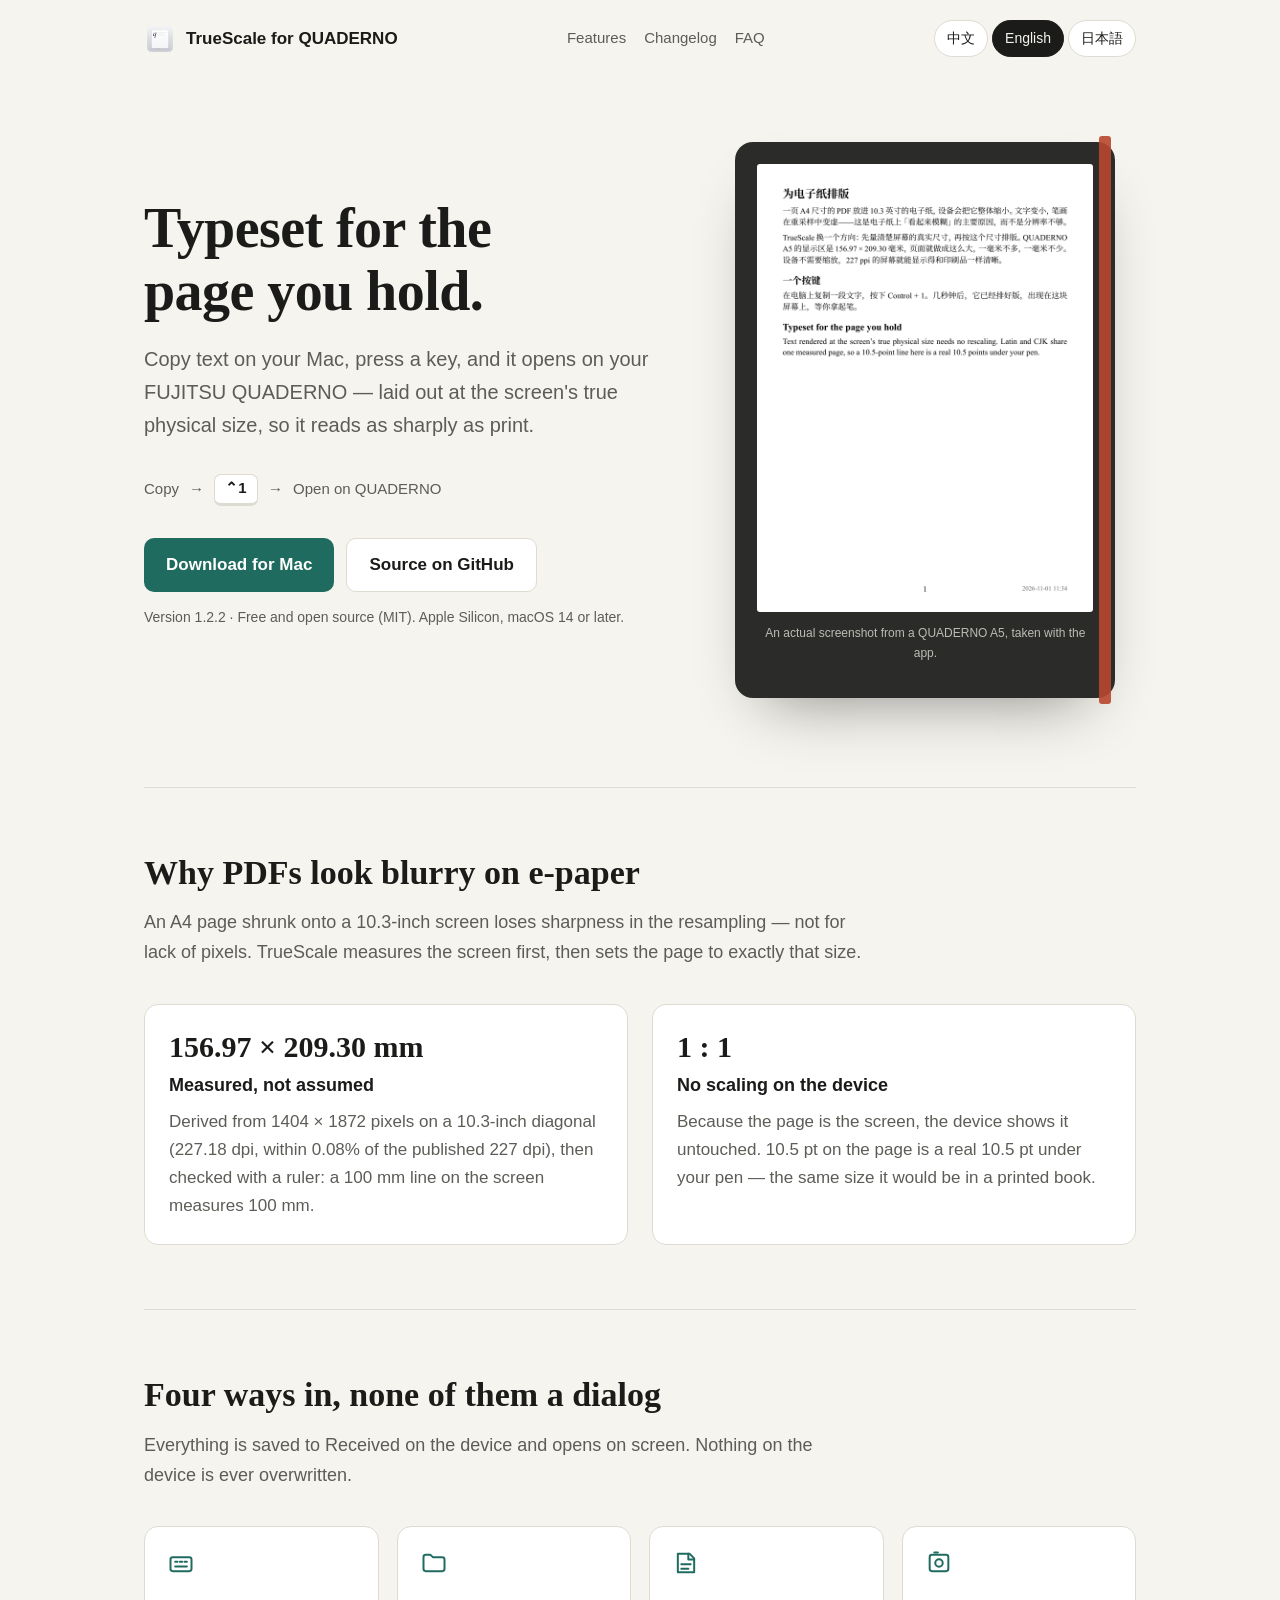
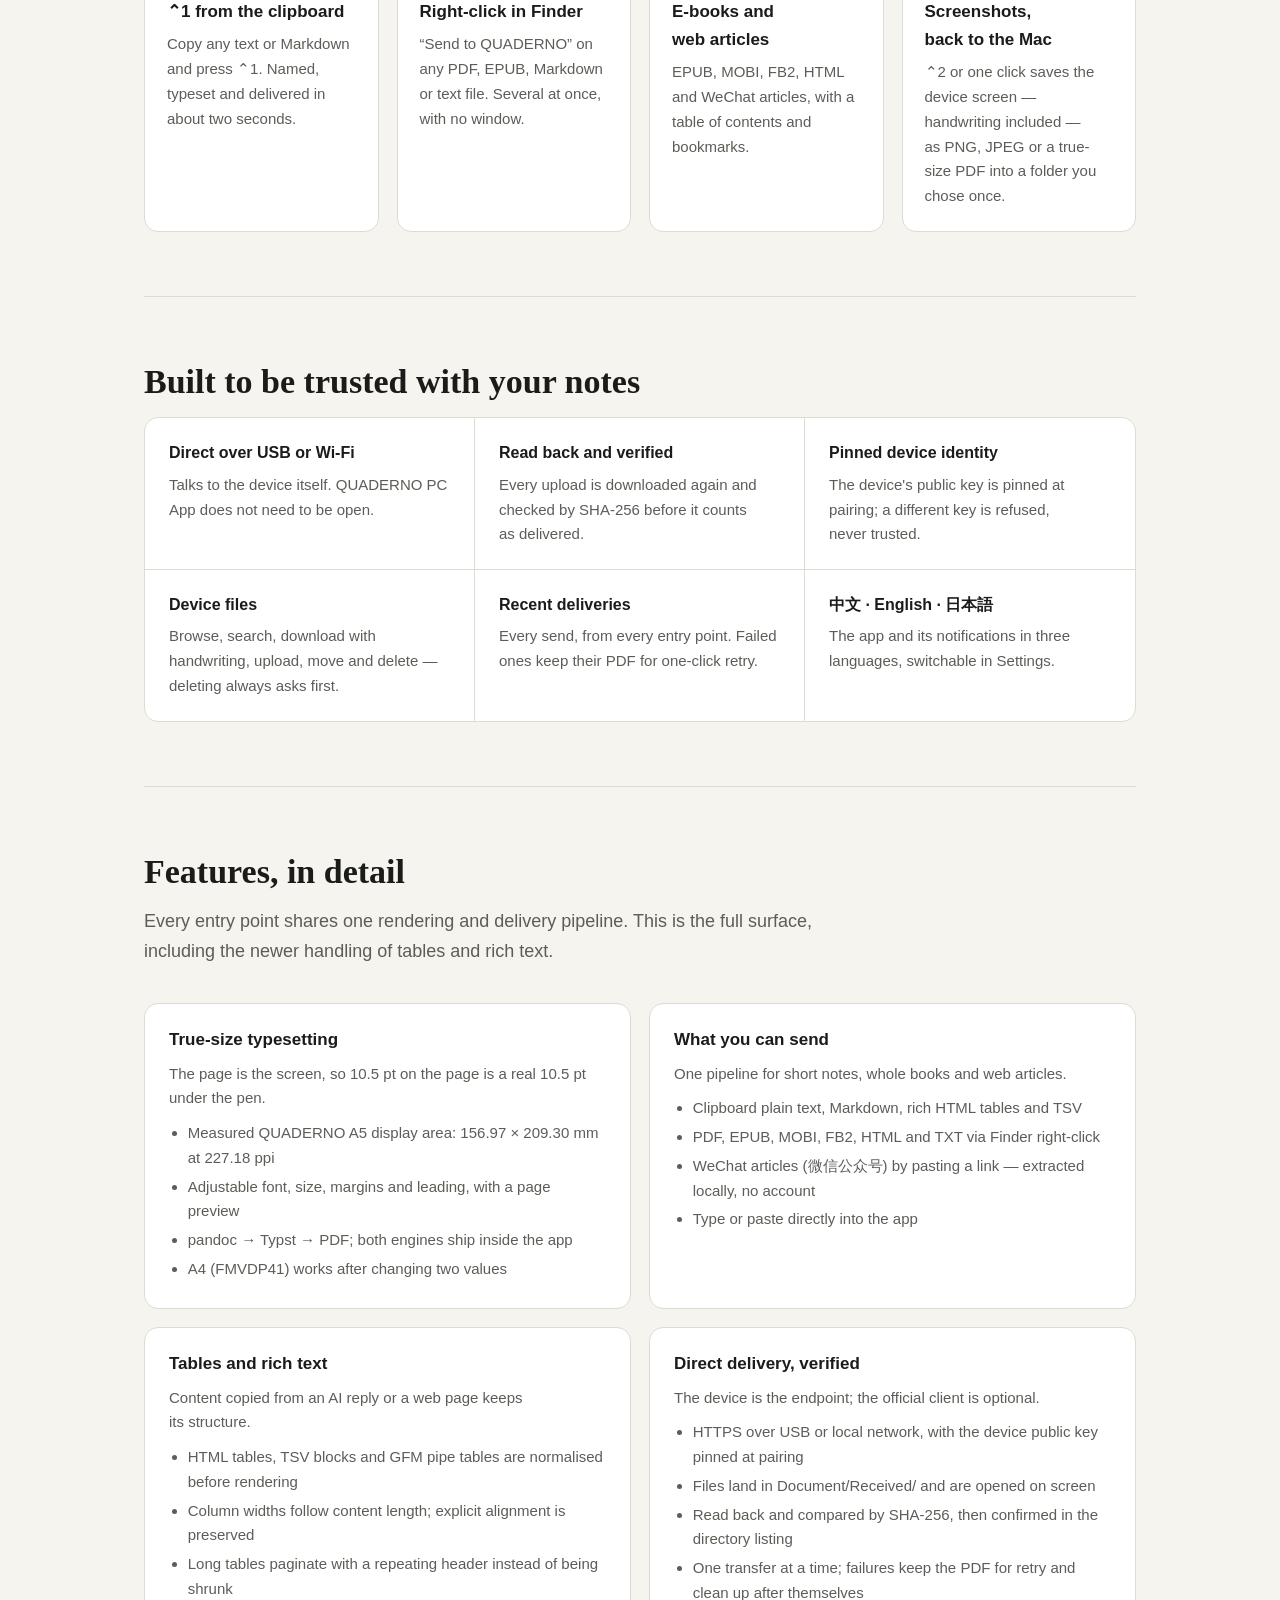
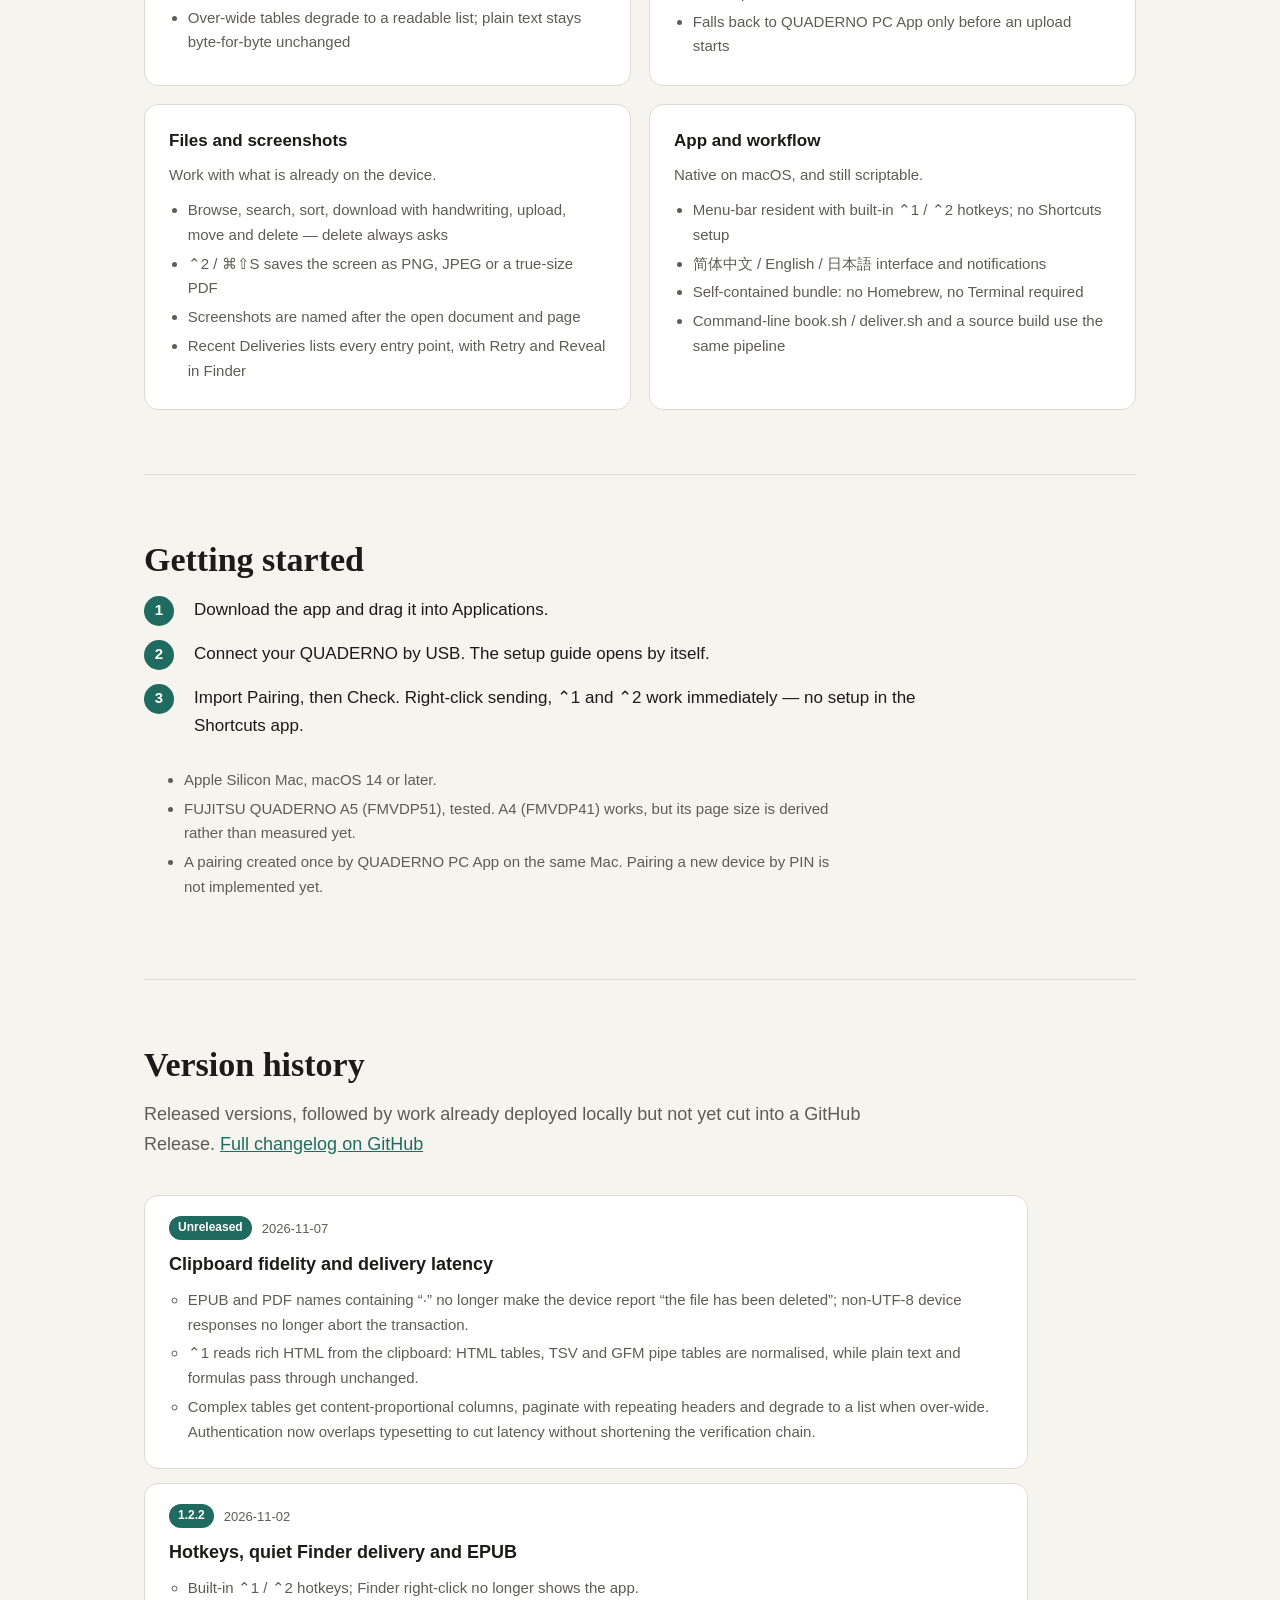
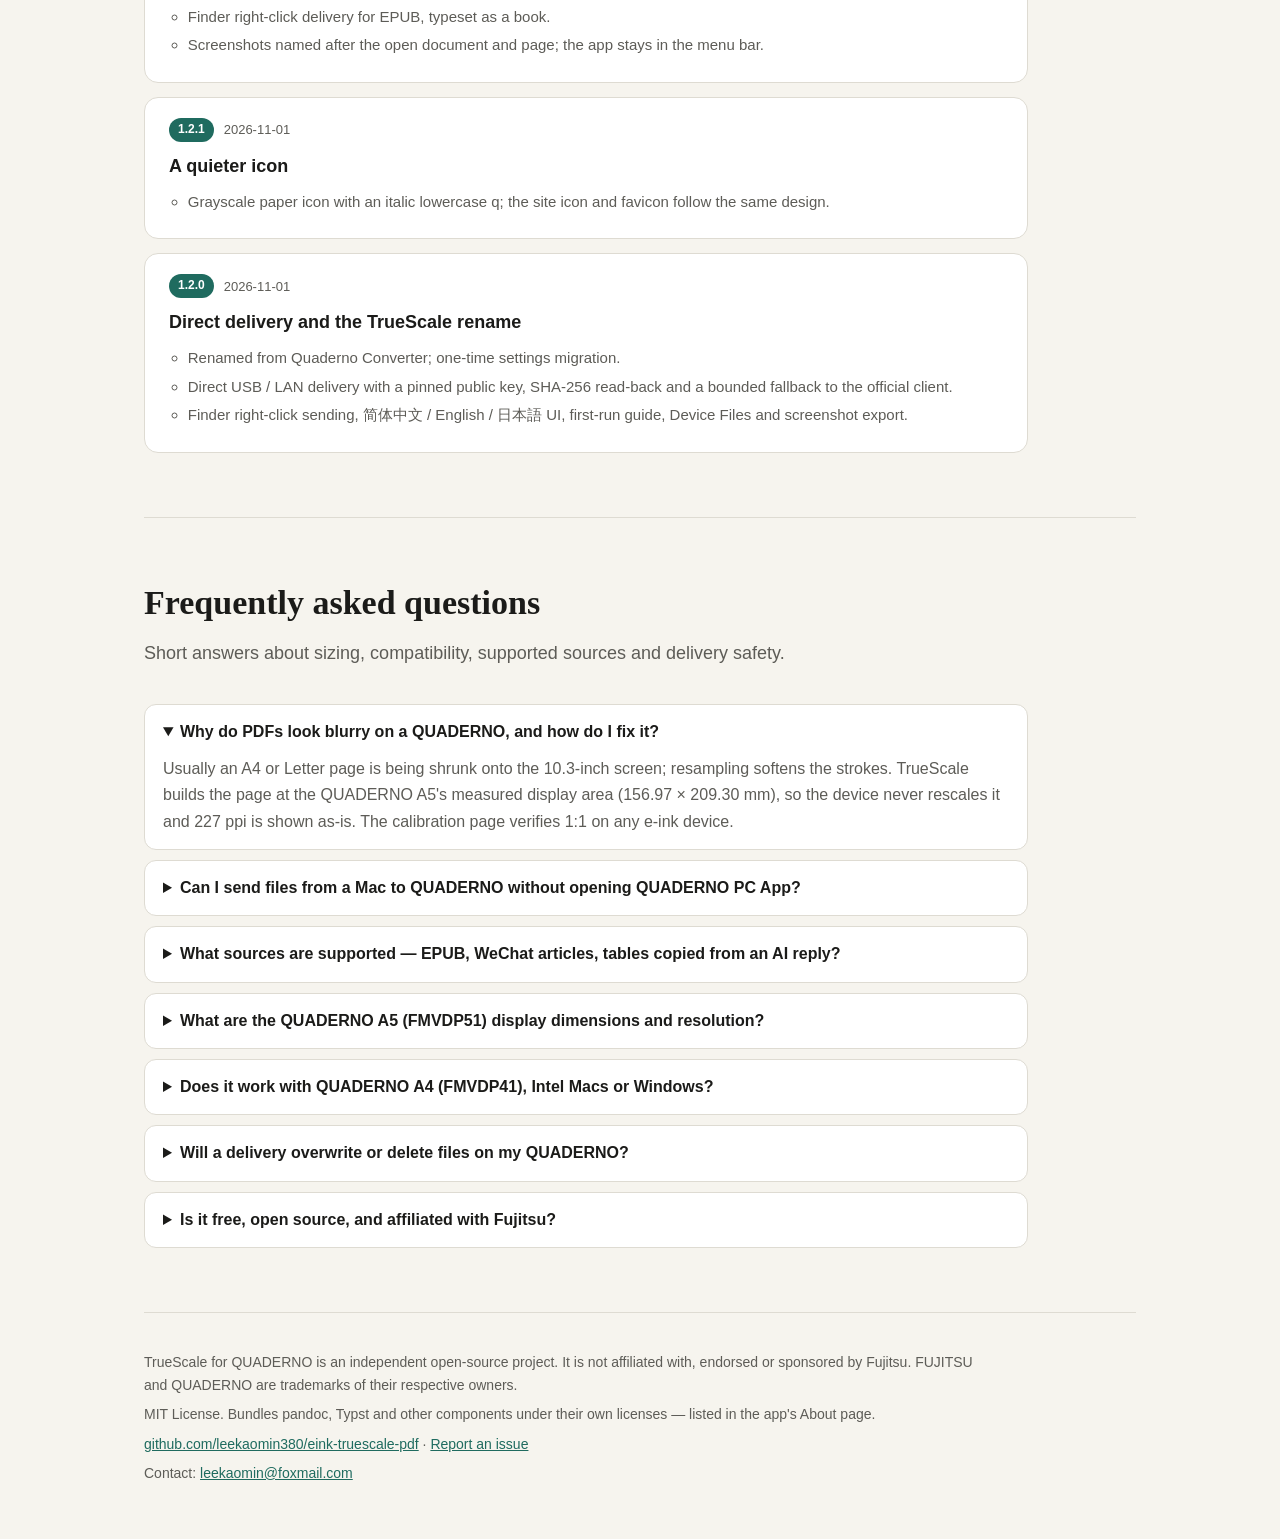
==== site/index.html @ 2990b6c1 "docs(site): 主页新增功能说明与版本日志，落地三语静态页与 SEO 基线 - 功能说明 / 版本日志 / 常见问题三个静态区块，中文与日文不再是 JS 运行时注入 - en / zh-Han" ====
<!doctype html>
<html lang="en">
<head>
<meta charset="utf-8">
<meta name="viewport" content="width=device-width, initial-scale=1">
<title>TrueScale for QUADERNO — 1:1 PDF, EPUB &amp; Markdown for QUADERNO A5 (Mac)</title>
<meta name="description" content="Free open-source Mac app for FUJITSU QUADERNO: copy text and press ⌃1, or right-click a PDF/EPUB in Finder. True 1:1 page size, direct USB/Wi-Fi delivery, SHA-256 verified.">
<meta name="keywords" content="QUADERNO, FUJITSU QUADERNO A5, FMVDP51, QUADERNO PDF blurry, QUADERNO true size PDF, send PDF to QUADERNO from Mac, QUADERNO EPUB to PDF, QUADERNO e-ink, e-paper typography, Markdown to PDF, macOS">
<meta name="author" content="leekaomin">
<meta name="robots" content="index, follow, max-snippet:-1, max-image-preview:large">
<meta name="theme-color" content="#f6f4ee">
<link rel="canonical" href="https://leekaomin380.github.io/eink-truescale-pdf/">
<link rel="alternate" hreflang="en" href="https://leekaomin380.github.io/eink-truescale-pdf/">
<link rel="alternate" hreflang="zh-Hans" href="https://leekaomin380.github.io/eink-truescale-pdf/zh/">
<link rel="alternate" hreflang="zh-CN" href="https://leekaomin380.github.io/eink-truescale-pdf/zh/">
<link rel="alternate" hreflang="ja" href="https://leekaomin380.github.io/eink-truescale-pdf/ja/">
<link rel="alternate" hreflang="x-default" href="https://leekaomin380.github.io/eink-truescale-pdf/">
<link rel="icon" href="assets/favicon.png">
<link rel="stylesheet" href="assets/site.css">
<meta property="og:type" content="website">
<meta property="og:site_name" content="TrueScale for QUADERNO">
<meta property="og:locale" content="en_US">
<meta property="og:locale:alternate" content="zh_CN">
<meta property="og:locale:alternate" content="ja_JP">
<meta property="og:title" content="TrueScale for QUADERNO — 1:1 PDF, EPUB &amp; Markdown for QUADERNO A5 (Mac)">
<meta property="og:description" content="Typeset for the page you hold. Copy text, press ⌃1, and it opens on your QUADERNO.">
<meta property="og:url" content="https://leekaomin380.github.io/eink-truescale-pdf/">
<meta property="og:image" content="https://leekaomin380.github.io/eink-truescale-pdf/assets/og-card.png">
<meta property="og:image:width" content="1200">
<meta property="og:image:height" content="630">
<meta property="og:image:alt" content="TrueScale for QUADERNO — a QUADERNO A5 page typeset at true physical size">
<meta name="twitter:card" content="summary_large_image">
<meta name="twitter:title" content="TrueScale for QUADERNO — 1:1 PDF, EPUB &amp; Markdown for QUADERNO A5 (Mac)">
<meta name="twitter:description" content="Typeset for the page you hold. Copy text, press ⌃1, and it opens on your QUADERNO.">
<meta name="twitter:image" content="https://leekaomin380.github.io/eink-truescale-pdf/assets/og-card.png">
<script type="application/ld+json">
{
  "@context": "https://schema.org",
  "@graph": [
    {
      "@type": "WebSite",
      "@id": "https://leekaomin380.github.io/eink-truescale-pdf/#website",
      "url": "https://leekaomin380.github.io/eink-truescale-pdf/",
      "name": "TrueScale for QUADERNO",
      "inLanguage": [
        "en",
        "zh-Hans",
        "ja"
      ],
      "publisher": {
        "@type": "Person",
        "name": "leekaomin",
        "email": "leekaomin@foxmail.com"
      }
    },
    {
      "@type": "SoftwareApplication",
      "@id": "https://leekaomin380.github.io/eink-truescale-pdf/#app",
      "name": "TrueScale for QUADERNO",
      "url": "https://leekaomin380.github.io/eink-truescale-pdf/",
      "description": "A free, open-source macOS app that typesets text, Markdown, PDFs, EPUB and WeChat articles at the true physical size of a FUJITSU QUADERNO screen and delivers them directly over USB or Wi-Fi.",
      "applicationCategory": "UtilitiesApplication",
      "applicationSubCategory": "E-ink / e-paper document tools",
      "operatingSystem": "macOS 14 or later (Apple Silicon)",
      "softwareVersion": "1.2.2",
      "dateModified": "2026-11-07",
      "isAccessibleForFree": true,
      "inLanguage": [
        "en",
        "zh-Hans",
        "ja"
      ],
      "license": "https://github.com/leekaomin380/eink-truescale-pdf/blob/master/LICENSE",
      "downloadUrl": "https://github.com/leekaomin380/eink-truescale-pdf/releases/latest",
      "installUrl": "https://github.com/leekaomin380/eink-truescale-pdf/releases/latest",
      "image": "https://leekaomin380.github.io/eink-truescale-pdf/assets/icon.png",
      "screenshot": "https://leekaomin380.github.io/eink-truescale-pdf/assets/device-page.png",
      "featureList": [
        "True-size typesetting",
        "What you can send",
        "Tables and rich text",
        "Direct delivery, verified",
        "Files and screenshots",
        "App and workflow"
      ],
      "author": {
        "@type": "Person",
        "name": "leekaomin",
        "email": "leekaomin@foxmail.com"
      },
      "offers": {
        "@type": "Offer",
        "price": "0",
        "priceCurrency": "USD",
        "availability": "https://schema.org/InStock"
      },
      "sameAs": [
        "https://github.com/leekaomin380/eink-truescale-pdf",
        "https://github.com/leekaomin380/eink-truescale-pdf/releases",
        "https://github.com/leekaomin380/eink-truescale-pdf/blob/master/CHANGELOG.md"
      ]
    },
    {
      "@type": "FAQPage",
      "@id": "https://leekaomin380.github.io/eink-truescale-pdf/#faq",
      "inLanguage": "en",
      "mainEntity": [
        {
          "@type": "Question",
          "name": "Why do PDFs look blurry on a QUADERNO, and how do I fix it?",
          "acceptedAnswer": {
            "@type": "Answer",
            "text": "Usually an A4 or Letter page is being shrunk onto the 10.3-inch screen; resampling softens the strokes. TrueScale builds the page at the QUADERNO A5's measured display area (156.97 × 209.30 mm), so the device never rescales it and 227 ppi is shown as-is. The calibration page verifies 1:1 on any e-ink device."
          }
        },
        {
          "@type": "Question",
          "name": "Can I send files from a Mac to QUADERNO without opening QUADERNO PC App?",
          "acceptedAnswer": {
            "@type": "Answer",
            "text": "Yes. TrueScale talks to the device over HTTPS on USB or the local network, reusing a pairing imported once from the official app. After that the official client does not need to run. If the direct link is unavailable before an upload starts and the official app happens to be running, delivery falls back to its print queue."
          }
        },
        {
          "@type": "Question",
          "name": "What sources are supported — EPUB, WeChat articles, tables copied from an AI reply?",
          "acceptedAnswer": {
            "@type": "Answer",
            "text": "Plain text, Markdown and rich HTML from the clipboard; PDF, EPUB, MOBI, FB2, HTML and TXT files from Finder; WeChat Official Account (微信公众号) articles by link; and text typed into the app. Tables copied from an AI reply are normalised from HTML, TSV or GFM pipe form, with column widths and alignment preserved. WeChat extraction runs locally on the Mac."
          }
        },
        {
          "@type": "Question",
          "name": "What are the QUADERNO A5 (FMVDP51) display dimensions and resolution?",
          "acceptedAnswer": {
            "@type": "Answer",
            "text": "10.3 inches diagonal, 1404 × 1872 pixels, 227.18 ppi, with a display area of 156.97 × 209.30 mm. A 100 mm line drawn on the screen measures 100 mm with a ruler. The downloadable calibration page lets you check the same 1:1 behaviour on any reader."
          }
        },
        {
          "@type": "Question",
          "name": "Does it work with QUADERNO A4 (FMVDP41), Intel Macs or Windows?",
          "acceptedAnswer": {
            "@type": "Answer",
            "text": "A4 works, but its page size is still derived rather than measured; change two values before use. The prebuilt bundle is Apple Silicon and macOS 14 or later only. An Intel Mac can be built from source for its own architecture. Windows is not supported."
          }
        },
        {
          "@type": "Question",
          "name": "Will a delivery overwrite or delete files on my QUADERNO?",
          "acceptedAnswer": {
            "@type": "Answer",
            "text": "No. Files are only written to Document/Received/ and opened on screen. Moving and deleting are explicit actions in Device Files and always ask for confirmation. Every upload is read back from the device and compared by SHA-256 before it counts as delivered."
          }
        },
        {
          "@type": "Question",
          "name": "Is it free, open source, and affiliated with Fujitsu?",
          "acceptedAnswer": {
            "@type": "Answer",
            "text": "It is free and open source under the MIT licence. TrueScale for QUADERNO is an independent project, not affiliated with, endorsed or sponsored by Fujitsu. FUJITSU and QUADERNO are trademarks of their respective owners."
          }
        }
      ]
    }
  ]
}
</script>
</head>
<body>
<div class="wrap">
  <header>
    <a class="brand" href="index.html"><img src="assets/icon.png" alt="" width="32" height="32"><span>TrueScale for QUADERNO</span></a>
    <nav class="topnav" aria-label="Sections">
      <a href="#features">Features</a>
      <a href="#changelog">Changelog</a>
      <a href="#faq">FAQ</a>
    </nav>
    <nav class="langs" aria-label="Language">
<a href="https://leekaomin380.github.io/eink-truescale-pdf/zh/" hreflang="zh-Hans" lang="zh-Hans">中文</a>
<a href="https://leekaomin380.github.io/eink-truescale-pdf/" hreflang="en" lang="en" aria-current="page">English</a>
<a href="https://leekaomin380.github.io/eink-truescale-pdf/ja/" hreflang="ja" lang="ja">日本語</a>
    </nav>
  </header>

  <main>
    <div class="hero">
      <div>
        <h1>Typeset for the page you hold.</h1>
        <p class="lead">Copy text on your Mac, press a key, and it opens on your FUJITSU QUADERNO — laid out at the screen&#x27;s true physical size, so it reads as sharply as print.</p>
        <div class="flow" aria-hidden="true">
          <span>Copy</span><span>→</span><span class="key">⌃1</span><span>→</span><span>Open on QUADERNO</span>
        </div>
        <div class="actions">
          <a class="button primary" href="https://github.com/leekaomin380/eink-truescale-pdf/releases/latest">Download for Mac</a>
          <a class="button secondary" href="https://github.com/leekaomin380/eink-truescale-pdf">Source on GitHub</a>
        </div>
        <p class="note">Version <span id="version">1.2.2</span> · Free and open source (MIT). Apple Silicon, macOS 14 or later.</p>
      </div>
      <figure class="device">
        <img src="assets/device-page.png" width="1404" height="1872" alt="QUADERNO A5 screen: a document typeset at true size">
        <figcaption>An actual screenshot from a QUADERNO A5, taken with the app.</figcaption>
      </figure>
    </div>

    <section id="why">
      <div class="wrap">
        <h2>Why PDFs look blurry on e-paper</h2>
        <p class="intro">An A4 page shrunk onto a 10.3-inch screen loses sharpness in the resampling — not for lack of pixels. TrueScale measures the screen first, then sets the page to exactly that size.</p>
        <div class="why">
          <div class="panel">
            <div class="figure">156.97 × 209.30 mm</div>
            <h3>Measured, not assumed</h3>
            <p>Derived from 1404 × 1872 pixels on a 10.3-inch diagonal (227.18 dpi, within 0.08% of the published 227 dpi), then checked with a ruler: a 100 mm line on the screen measures 100 mm.</p>
          </div>
          <div class="panel">
            <div class="figure">1 : 1</div>
            <h3>No scaling on the device</h3>
            <p>Because the page is the screen, the device shows it untouched. 10.5 pt on the page is a real 10.5 pt under your pen — the same size it would be in a printed book.</p>
          </div>
        </div>
      </div>
    </section>

    <section id="ways">
      <div class="wrap">
        <h2>Four ways in, none of them a dialog</h2>
        <p class="intro">Everything is saved to Received on the device and opens on screen. Nothing on the device is ever overwritten.</p>
        <div class="ways">
          <div class="way">
            <svg viewBox="0 0 24 24" aria-hidden="true"><rect x="3" y="7" width="18" height="12" rx="2"/><path d="M7 11h2M11 11h2M15 11h2M7 15h10"/></svg>
            <h3>⌃1 from the clipboard</h3>
            <p>Copy any text or Markdown and press ⌃1. Named, typeset and delivered in about two seconds.</p>
          </div>
          <div class="way">
            <svg viewBox="0 0 24 24" aria-hidden="true"><path d="M3 7a2 2 0 0 1 2-2h4l2 2h8a2 2 0 0 1 2 2v8a2 2 0 0 1-2 2H5a2 2 0 0 1-2-2z"/></svg>
            <h3>Right-click in Finder</h3>
            <p>“Send to QUADERNO” on any PDF, EPUB, Markdown or text file. Several at once, with no window.</p>
          </div>
          <div class="way">
            <svg viewBox="0 0 24 24" aria-hidden="true"><path d="M5 4h10l4 4v12H5z"/><path d="M14 4v5h5M8 13h8M8 17h6"/></svg>
            <h3>E-books and web articles</h3>
            <p>EPUB, MOBI, FB2, HTML and WeChat articles, with a table of contents and bookmarks.</p>
          </div>
          <div class="way">
            <svg viewBox="0 0 24 24" aria-hidden="true"><rect x="4" y="5" width="16" height="14" rx="2"/><circle cx="12" cy="12" r="3.2"/><path d="M8 3h3"/></svg>
            <h3>Screenshots, back to the Mac</h3>
            <p>⌃2 or one click saves the device screen — handwriting included — as PNG, JPEG or a true-size PDF into a folder you chose once.</p>
          </div>
        </div>
      </div>
    </section>

    <section id="trust">
      <div class="wrap">
        <h2>Built to be trusted with your notes</h2>
        <div class="features">
          <div class="feature"><h3>Direct over USB or Wi-Fi</h3><p>Talks to the device itself. QUADERNO PC App does not need to be open.</p></div>
          <div class="feature"><h3>Read back and verified</h3><p>Every upload is downloaded again and checked by SHA-256 before it counts as delivered.</p></div>
          <div class="feature"><h3>Pinned device identity</h3><p>The device&#x27;s public key is pinned at pairing; a different key is refused, never trusted.</p></div>
          <div class="feature"><h3>Device files</h3><p>Browse, search, download with handwriting, upload, move and delete — deleting always asks first.</p></div>
          <div class="feature"><h3>Recent deliveries</h3><p>Every send, from every entry point. Failed ones keep their PDF for one-click retry.</p></div>
          <div class="feature"><h3>中文 · English · 日本語</h3><p>The app and its notifications in three languages, switchable in Settings.</p></div>
        </div>
      </div>
    </section>

    <section id="features">
      <div class="wrap">
        <h2>Features, in detail</h2>
        <p class="intro">Every entry point shares one rendering and delivery pipeline. This is the full surface, including the newer handling of tables and rich text.</p>
        <div class="capabilities">
          <article class="capability"><h3>True-size typesetting</h3><p>The page is the screen, so 10.5 pt on the page is a real 10.5 pt under the pen.</p><ul><li>Measured QUADERNO A5 display area: 156.97 × 209.30 mm at 227.18 ppi</li><li>Adjustable font, size, margins and leading, with a page preview</li><li>pandoc → Typst → PDF; both engines ship inside the app</li><li>A4 (FMVDP41) works after changing two values</li></ul></article>
          <article class="capability"><h3>What you can send</h3><p>One pipeline for short notes, whole books and web articles.</p><ul><li>Clipboard plain text, Markdown, rich HTML tables and TSV</li><li>PDF, EPUB, MOBI, FB2, HTML and TXT via Finder right-click</li><li>WeChat articles (微信公众号) by pasting a link — extracted locally, no account</li><li>Type or paste directly into the app</li></ul></article>
          <article class="capability"><h3>Tables and rich text</h3><p>Content copied from an AI reply or a web page keeps its structure.</p><ul><li>HTML tables, TSV blocks and GFM pipe tables are normalised before rendering</li><li>Column widths follow content length; explicit alignment is preserved</li><li>Long tables paginate with a repeating header instead of being shrunk</li><li>Over-wide tables degrade to a readable list; plain text stays byte-for-byte unchanged</li></ul></article>
          <article class="capability"><h3>Direct delivery, verified</h3><p>The device is the endpoint; the official client is optional.</p><ul><li>HTTPS over USB or local network, with the device public key pinned at pairing</li><li>Files land in Document/Received/ and are opened on screen</li><li>Read back and compared by SHA-256, then confirmed in the directory listing</li><li>One transfer at a time; failures keep the PDF for retry and clean up after themselves</li><li>Falls back to QUADERNO PC App only before an upload starts</li></ul></article>
          <article class="capability"><h3>Files and screenshots</h3><p>Work with what is already on the device.</p><ul><li>Browse, search, sort, download with handwriting, upload, move and delete — delete always asks</li><li>⌃2 / ⌘⇧S saves the screen as PNG, JPEG or a true-size PDF</li><li>Screenshots are named after the open document and page</li><li>Recent Deliveries lists every entry point, with Retry and Reveal in Finder</li></ul></article>
          <article class="capability"><h3>App and workflow</h3><p>Native on macOS, and still scriptable.</p><ul><li>Menu-bar resident with built-in ⌃1 / ⌃2 hotkeys; no Shortcuts setup</li><li>简体中文 / English / 日本語 interface and notifications</li><li>Self-contained bundle: no Homebrew, no Terminal required</li><li>Command-line book.sh / deliver.sh and a source build use the same pipeline</li></ul></article>
        </div>
      </div>
    </section>

    <section id="start">
      <div class="wrap">
        <h2>Getting started</h2>
        <ol class="steps">
          <li><div>Download the app and drag it into Applications.</div></li>
          <li><div>Connect your QUADERNO by USB. The setup guide opens by itself.</div></li>
          <li><div>Import Pairing, then Check. Right-click sending, ⌃1 and ⌃2 work immediately — no setup in the Shortcuts app.</div></li>
        </ol>
        <ul class="requirements">
          <li>Apple Silicon Mac, macOS 14 or later.</li>
          <li>FUJITSU QUADERNO A5 (FMVDP51), tested. A4 (FMVDP41) works, but its page size is derived rather than measured yet.</li>
          <li>A pairing created once by QUADERNO PC App on the same Mac. Pairing a new device by PIN is not implemented yet.</li>
        </ul>
      </div>
    </section>

    <section id="changelog">
      <div class="wrap">
        <h2>Version history</h2>
        <p class="intro">Released versions, followed by work already deployed locally but not yet cut into a GitHub Release. <a href="https://github.com/leekaomin380/eink-truescale-pdf/blob/master/CHANGELOG.md">Full changelog on GitHub</a></p>
        <ol class="releases">
          <li class="release"><div class="release-head"><span class="tag">Unreleased</span><time datetime="2026-11-07">2026-11-07</time></div><h3>Clipboard fidelity and delivery latency</h3><ul><li>EPUB and PDF names containing “·” no longer make the device report “the file has been deleted”; non-UTF-8 device responses no longer abort the transaction.</li><li>⌃1 reads rich HTML from the clipboard: HTML tables, TSV and GFM pipe tables are normalised, while plain text and formulas pass through unchanged.</li><li>Complex tables get content-proportional columns, paginate with repeating headers and degrade to a list when over-wide. Authentication now overlaps typesetting to cut latency without shortening the verification chain.</li></ul></li>
          <li class="release"><div class="release-head"><span class="tag"><a href="https://github.com/leekaomin380/eink-truescale-pdf/releases/tag/v1.2.2">1.2.2</a></span><time datetime="2026-11-02">2026-11-02</time></div><h3>Hotkeys, quiet Finder delivery and EPUB</h3><ul><li>Built-in ⌃1 / ⌃2 hotkeys; Finder right-click no longer shows the app.</li><li>Finder right-click delivery for EPUB, typeset as a book.</li><li>Screenshots named after the open document and page; the app stays in the menu bar.</li></ul></li>
          <li class="release"><div class="release-head"><span class="tag"><a href="https://github.com/leekaomin380/eink-truescale-pdf/releases/tag/v1.2.1">1.2.1</a></span><time datetime="2026-11-01">2026-11-01</time></div><h3>A quieter icon</h3><ul><li>Grayscale paper icon with an italic lowercase q; the site icon and favicon follow the same design.</li></ul></li>
          <li class="release"><div class="release-head"><span class="tag"><a href="https://github.com/leekaomin380/eink-truescale-pdf/releases/tag/v1.2.0">1.2.0</a></span><time datetime="2026-11-01">2026-11-01</time></div><h3>Direct delivery and the TrueScale rename</h3><ul><li>Renamed from Quaderno Converter; one-time settings migration.</li><li>Direct USB / LAN delivery with a pinned public key, SHA-256 read-back and a bounded fallback to the official client.</li><li>Finder right-click sending, 简体中文 / English / 日本語 UI, first-run guide, Device Files and screenshot export.</li></ul></li>
        </ol>
      </div>
    </section>

    <section id="faq">
      <div class="wrap">
        <h2>Frequently asked questions</h2>
        <p class="intro">Short answers about sizing, compatibility, supported sources and delivery safety.</p>
        <div class="faq">
          <details class="qa" open><summary>Why do PDFs look blurry on a QUADERNO, and how do I fix it?</summary><p>Usually an A4 or Letter page is being shrunk onto the 10.3-inch screen; resampling softens the strokes. TrueScale builds the page at the QUADERNO A5&#x27;s measured display area (156.97 × 209.30 mm), so the device never rescales it and 227 ppi is shown as-is. The calibration page verifies 1:1 on any e-ink device.</p></details>
          <details class="qa"><summary>Can I send files from a Mac to QUADERNO without opening QUADERNO PC App?</summary><p>Yes. TrueScale talks to the device over HTTPS on USB or the local network, reusing a pairing imported once from the official app. After that the official client does not need to run. If the direct link is unavailable before an upload starts and the official app happens to be running, delivery falls back to its print queue.</p></details>
          <details class="qa"><summary>What sources are supported — EPUB, WeChat articles, tables copied from an AI reply?</summary><p>Plain text, Markdown and rich HTML from the clipboard; PDF, EPUB, MOBI, FB2, HTML and TXT files from Finder; WeChat Official Account (微信公众号) articles by link; and text typed into the app. Tables copied from an AI reply are normalised from HTML, TSV or GFM pipe form, with column widths and alignment preserved. WeChat extraction runs locally on the Mac.</p></details>
          <details class="qa"><summary>What are the QUADERNO A5 (FMVDP51) display dimensions and resolution?</summary><p>10.3 inches diagonal, 1404 × 1872 pixels, 227.18 ppi, with a display area of 156.97 × 209.30 mm. A 100 mm line drawn on the screen measures 100 mm with a ruler. The downloadable calibration page lets you check the same 1:1 behaviour on any reader.</p></details>
          <details class="qa"><summary>Does it work with QUADERNO A4 (FMVDP41), Intel Macs or Windows?</summary><p>A4 works, but its page size is still derived rather than measured; change two values before use. The prebuilt bundle is Apple Silicon and macOS 14 or later only. An Intel Mac can be built from source for its own architecture. Windows is not supported.</p></details>
          <details class="qa"><summary>Will a delivery overwrite or delete files on my QUADERNO?</summary><p>No. Files are only written to Document/Received/ and opened on screen. Moving and deleting are explicit actions in Device Files and always ask for confirmation. Every upload is read back from the device and compared by SHA-256 before it counts as delivered.</p></details>
          <details class="qa"><summary>Is it free, open source, and affiliated with Fujitsu?</summary><p>It is free and open source under the MIT licence. TrueScale for QUADERNO is an independent project, not affiliated with, endorsed or sponsored by Fujitsu. FUJITSU and QUADERNO are trademarks of their respective owners.</p></details>
        </div>
      </div>
    </section>
  </main>

  <footer>
    <p>TrueScale for QUADERNO is an independent open-source project. It is not affiliated with, endorsed or sponsored by Fujitsu. FUJITSU and QUADERNO are trademarks of their respective owners.</p>
    <p>MIT License. Bundles pandoc, Typst and other components under their own licenses — listed in the app&#x27;s About page.</p>
    <p><a href="https://github.com/leekaomin380/eink-truescale-pdf">github.com/leekaomin380/eink-truescale-pdf</a> · <a href="https://github.com/leekaomin380/eink-truescale-pdf/issues">Report an issue</a></p>
    <p>Contact: <a href="mailto:leekaomin@foxmail.com">leekaomin@foxmail.com</a></p>
  </footer>
</div>

<script>
// 页面里写的是发布时的版本；能连上 GitHub 时换成最新 Release，失败就保留原值。
fetch("https://api.github.com/repos/leekaomin380/eink-truescale-pdf/releases/latest")
  .then(r => r.ok ? r.json() : null)
  .then(release => {
    const tag = release && /^v?(\d+\.\d+\.\d+)$/.exec(release.tag_name || "");
    if (tag) document.getElementById("version").textContent = tag[1];
  })
  .catch(() => {});
</script>
</body>
</html>
---- site/assets/site.css ----
/* TrueScale for QUADERNO — product page styles.
   Shared by /, /zh/ and /ja/. The original rules are unchanged; the
   capability / changelog / FAQ blocks appended at the bottom reuse the same
   surface, rule, ink and muted tokens. */
:root {
  --ground: #f6f4ee;
  --surface: #ffffff;
  --ink: #1b1b19;
  --muted: #5d5c57;
  --rule: #dedbd2;
  --accent: #1f6b5f;
  --accent-ink: #ffffff;
  --band: #b9472f;
  --serif: "Iowan Old Style", "Hiragino Mincho ProN", "Songti SC", Georgia, serif;
  --sans: -apple-system, BlinkMacSystemFont, "PingFang SC", "Hiragino Sans", "Helvetica Neue", sans-serif;
}
@media (prefers-color-scheme: dark) {
  :root:not([data-theme="light"]) {
    --ground: #171816;
    --surface: #212220;
    --ink: #ecebe6;
    --muted: #a8a69f;
    --rule: #34352f;
    --accent: #5fb3a3;
    --accent-ink: #0d1412;
    --band: #e0765d;
  }
}
:root[data-theme="dark"] {
  --ground: #171816; --surface: #212220; --ink: #ecebe6; --muted: #a8a69f;
  --rule: #34352f; --accent: #5fb3a3; --accent-ink: #0d1412; --band: #e0765d;
}
* { box-sizing: border-box; }
body { margin: 0; background: var(--ground); color: var(--ink); font: 17px/1.65 var(--sans); }
a { color: var(--accent); }
.wrap { max-width: 1040px; margin: 0 auto; padding: 0 24px; }
.wrap .wrap { padding: 0; }
h1, h2, h3 { text-wrap: balance; }
p { text-wrap: pretty; }
header { display: flex; align-items: center; justify-content: space-between; padding: 20px 0; gap: 16px; flex-wrap: wrap; }
.brand { display: flex; align-items: center; gap: 10px; font-weight: 600; color: var(--ink); text-decoration: none; }
.brand img { width: 32px; height: 32px; }
.langs { display: flex; gap: 4px; }
.langs button { font: inherit; font-size: 14px; border: 1px solid var(--rule); background: var(--surface); color: var(--ink);
  padding: 6px 12px; border-radius: 999px; cursor: pointer; min-height: 36px; }
.langs button[aria-pressed="true"] { background: var(--ink); color: var(--ground); border-color: var(--ink); }
.langs a { font-size: 14px; border: 1px solid var(--rule); background: var(--surface); color: var(--ink);
  padding: 6px 12px; border-radius: 999px; min-height: 36px; display: inline-flex; align-items: center;
  text-decoration: none; }
.langs a[aria-current="page"] { background: var(--ink); color: var(--ground); border-color: var(--ink); }
.topnav { display: flex; gap: 18px; font-size: 15px; }
.topnav a { color: var(--muted); text-decoration: none; }
.topnav a:hover, .topnav a:focus-visible { color: var(--accent); text-decoration: underline; }

.hero { display: grid; grid-template-columns: minmax(0, 1.1fr) minmax(0, 0.9fr); gap: 56px; align-items: center; padding: 48px 0 72px; }
.hero h1 { font: 600 clamp(36px, 5vw, 56px)/1.12 var(--serif); margin: 0 0 20px; letter-spacing: -0.01em; }
.hero p.lead { font-size: 20px; color: var(--muted); margin: 0 0 32px; max-width: 34em; }
.flow { display: flex; align-items: center; gap: 10px; flex-wrap: wrap; font-size: 15px; color: var(--muted); margin-bottom: 32px; }
.key { display: inline-flex; align-items: center; justify-content: center; min-width: 44px; height: 32px; padding: 0 10px;
  border: 1px solid var(--rule); border-bottom-width: 3px; border-radius: 7px; background: var(--surface);
  color: var(--ink); font-weight: 600; }
.actions { display: flex; gap: 12px; flex-wrap: wrap; }
.button { display: inline-flex; align-items: center; gap: 8px; padding: 12px 22px; border-radius: 10px; font-weight: 600;
  text-decoration: none; min-height: 48px; }
.button.primary { background: var(--accent); color: var(--accent-ink); }
.button.secondary { border: 1px solid var(--rule); color: var(--ink); background: var(--surface); }
.note { font-size: 14px; color: var(--muted); margin-top: 14px; }

.device { justify-self: center; width: min(100%, 380px); background: #2b2b29; padding: 22px 22px 34px; border-radius: 18px;
  box-shadow: 0 30px 60px -30px rgba(0,0,0,.45); position: relative; }
/* 松紧带画在右侧边框上，不遮挡屏幕内容。 */
.device::after { content: ""; position: absolute; right: 4px; top: -6px; bottom: -6px; width: 12px; border-radius: 3px;
  background: var(--band); opacity: .9; }
.device img { display: block; width: 100%; height: auto; background: #f4f3ef; border-radius: 3px; }
.device figcaption { color: #bdbbb4; font-size: 12px; text-align: center; margin-top: 12px; }

section { padding: 64px 0; border-top: 1px solid var(--rule); }
section h2 { font: 600 clamp(26px, 3.2vw, 34px)/1.25 var(--serif); margin: 0 0 14px; }
section > .wrap > p.intro { color: var(--muted); max-width: 40em; margin: 0 0 36px; font-size: 18px; }

.why { display: grid; grid-template-columns: repeat(2, minmax(0, 1fr)); gap: 24px; }
.panel { background: var(--surface); border: 1px solid var(--rule); border-radius: 14px; padding: 24px; }
.panel h3 { margin: 0 0 8px; font-size: 18px; }
.panel p { margin: 0; color: var(--muted); }
.panel .figure { font: 600 clamp(22px, 6vw, 30px)/1.2 var(--serif); color: var(--ink); margin-bottom: 6px; white-space: nowrap; }

.ways { display: grid; grid-template-columns: repeat(4, minmax(0, 1fr)); gap: 18px; }
.way { background: var(--surface); border: 1px solid var(--rule); border-radius: 14px; padding: 22px; }
.way svg { width: 28px; height: 28px; stroke: var(--accent); fill: none; stroke-width: 1.7; stroke-linecap: round; stroke-linejoin: round; }
.way h3 { margin: 12px 0 6px; font-size: 17px; }
.way p { margin: 0; color: var(--muted); font-size: 15px; }

.features { display: grid; grid-template-columns: repeat(3, minmax(0, 1fr)); gap: 0; border: 1px solid var(--rule); border-radius: 14px;
  overflow: hidden; background: var(--surface); }
.feature { padding: 22px 24px; border-right: 1px solid var(--rule); border-bottom: 1px solid var(--rule); }
.feature:nth-child(3n) { border-right: 0; }
.feature:nth-last-child(-n+3) { border-bottom: 0; }
.feature h3 { margin: 0 0 6px; font-size: 16px; }
.feature p { margin: 0; color: var(--muted); font-size: 15px; }

.steps { counter-reset: step; list-style: none; padding: 0; margin: 0; display: grid; gap: 14px; max-width: 46em; }
.steps li { counter-increment: step; display: grid; grid-template-columns: 36px 1fr; gap: 14px; align-items: start; }
.steps li::before { content: counter(step); width: 30px; height: 30px; border-radius: 50%; background: var(--accent); color: var(--accent-ink);
  display: grid; place-items: center; font-weight: 600; font-size: 15px; }
.requirements { margin-top: 28px; color: var(--muted); font-size: 15px; max-width: 46em; }
.requirements li { margin: 4px 0; }

footer { border-top: 1px solid var(--rule); padding: 32px 0 48px; color: var(--muted); font-size: 14px; }
footer p { margin: 6px 0; max-width: 60em; }

/* 功能说明 · capability cards */
.capabilities { display: grid; grid-template-columns: repeat(2, minmax(0, 1fr)); gap: 18px; }
.capability { background: var(--surface); border: 1px solid var(--rule); border-radius: 14px; padding: 22px 24px; }
.capability h3 { margin: 0 0 8px; font-size: 17px; }
.capability > p { margin: 0; color: var(--muted); font-size: 15px; }
.capability ul { margin: 10px 0 0; padding-left: 1.25em; color: var(--muted); font-size: 15px; }
.capability li { margin: 4px 0; }

/* 版本日志 · release timeline */
.releases { list-style: none; padding: 0; margin: 0; display: grid; gap: 14px; max-width: 52em; }
.release { background: var(--surface); border: 1px solid var(--rule); border-radius: 14px; padding: 20px 24px; }
.release-head { display: flex; align-items: center; gap: 10px; flex-wrap: wrap; font-size: 13px; color: var(--muted); }
.release .tag { display: inline-block; padding: 2px 9px; border-radius: 999px; background: var(--accent);
  color: var(--accent-ink); font-weight: 600; font-size: 12px; }
/* 版本标签是链接时，覆盖全局 a 颜色，否则绿底绿字不可读。 */
.release .tag a { color: inherit; text-decoration: none; }
.release h3 { margin: 10px 0 8px; font-size: 18px; }
.release ul { margin: 0; padding-left: 1.25em; color: var(--muted); font-size: 15px; }
.release li { margin: 4px 0; }
.release a { color: var(--accent); }

/* 常见问题 · FAQ */
.faq { display: grid; gap: 10px; max-width: 52em; }
.qa { background: var(--surface); border: 1px solid var(--rule); border-radius: 12px; padding: 14px 18px; }
.qa summary { cursor: pointer; font-weight: 600; font-size: 16px; }
.qa p { margin: 10px 0 0; color: var(--muted); font-size: 16px; }

@media (max-width: 980px) {
  .ways { grid-template-columns: repeat(2, minmax(0, 1fr)); }
}
@media (max-width: 860px) {
  .hero { grid-template-columns: 1fr; gap: 40px; padding-top: 24px; }
  .features { grid-template-columns: 1fr; }
  .feature { border-right: 0; border-bottom: 1px solid var(--rule); }
  .feature:nth-last-child(-n+3) { border-bottom: 1px solid var(--rule); }
  .feature:last-child { border-bottom: 0; }
  .why { grid-template-columns: 1fr; }
  .capabilities { grid-template-columns: 1fr; }
  .topnav { order: 3; width: 100%; justify-content: center; }
}
@media (max-width: 520px) {
  .wrap { padding: 0 16px; }
  .ways { grid-template-columns: 1fr; }
  header { flex-wrap: wrap; }
}
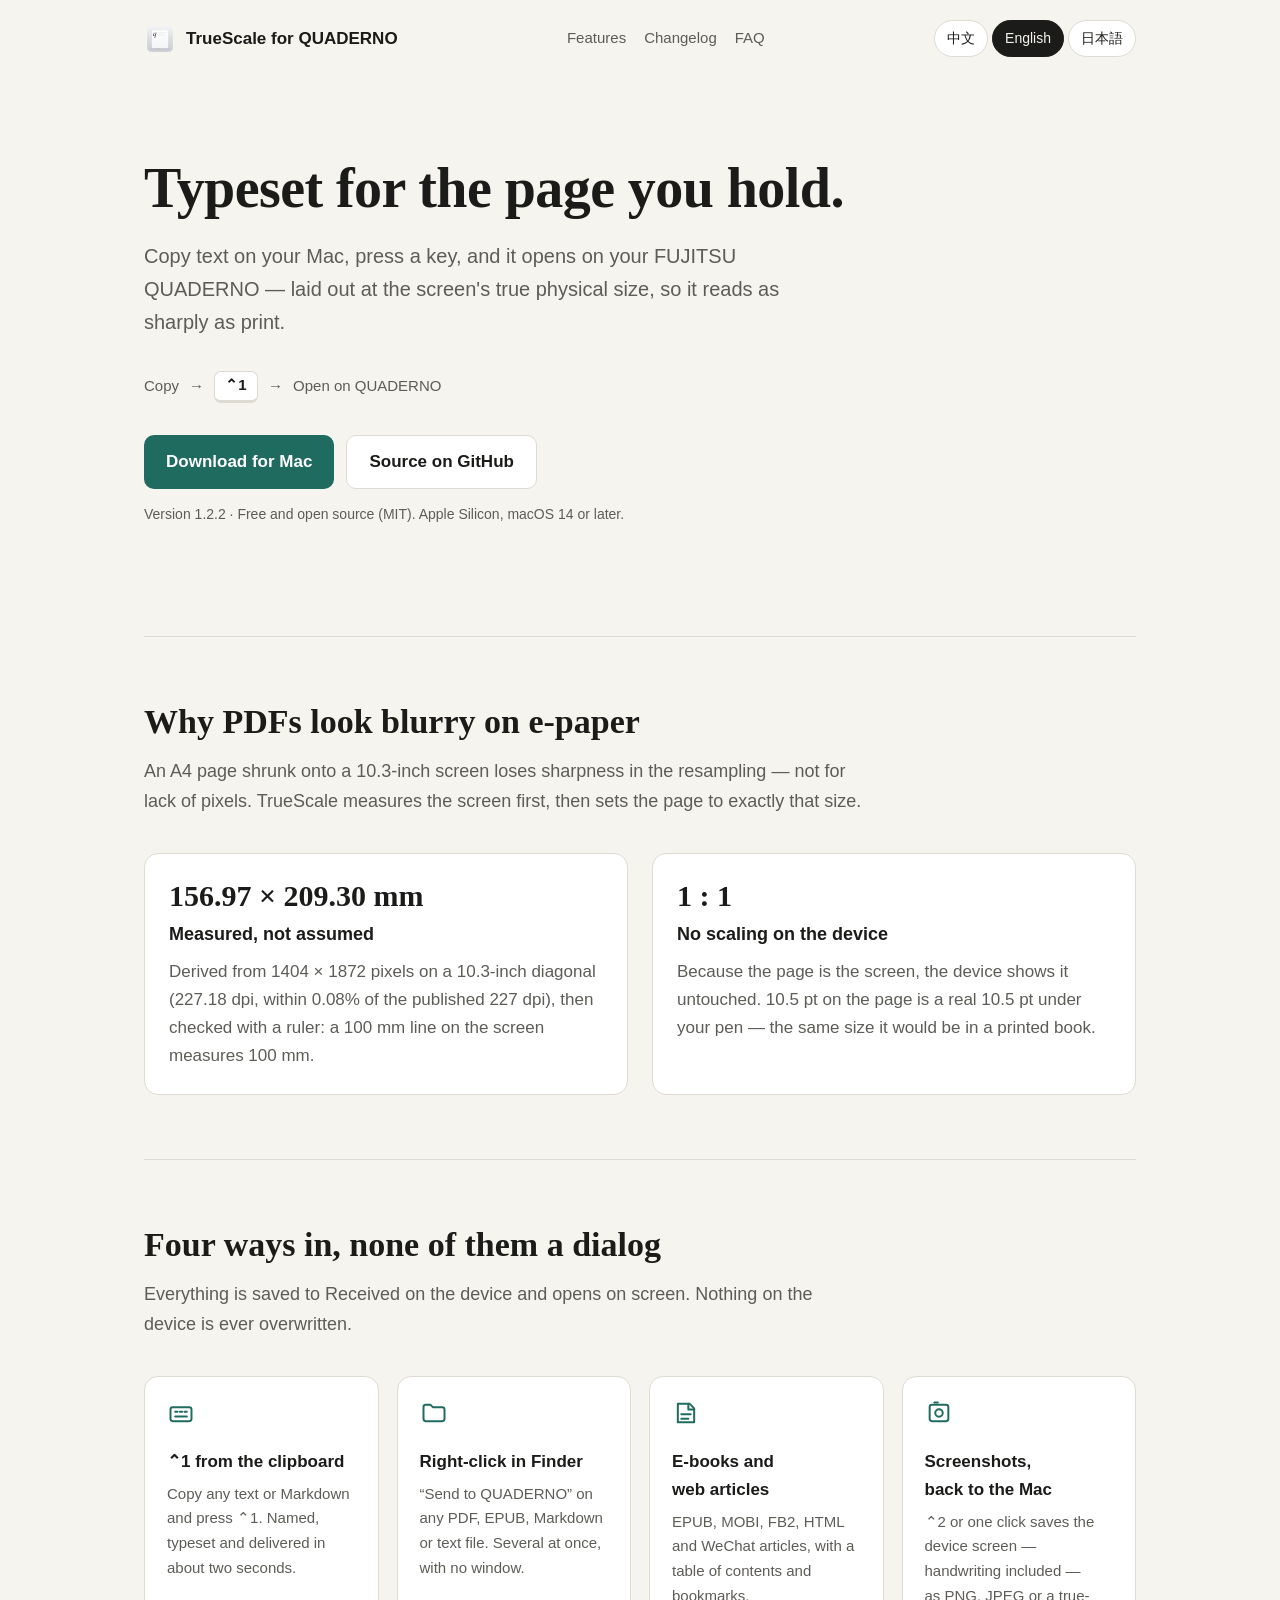
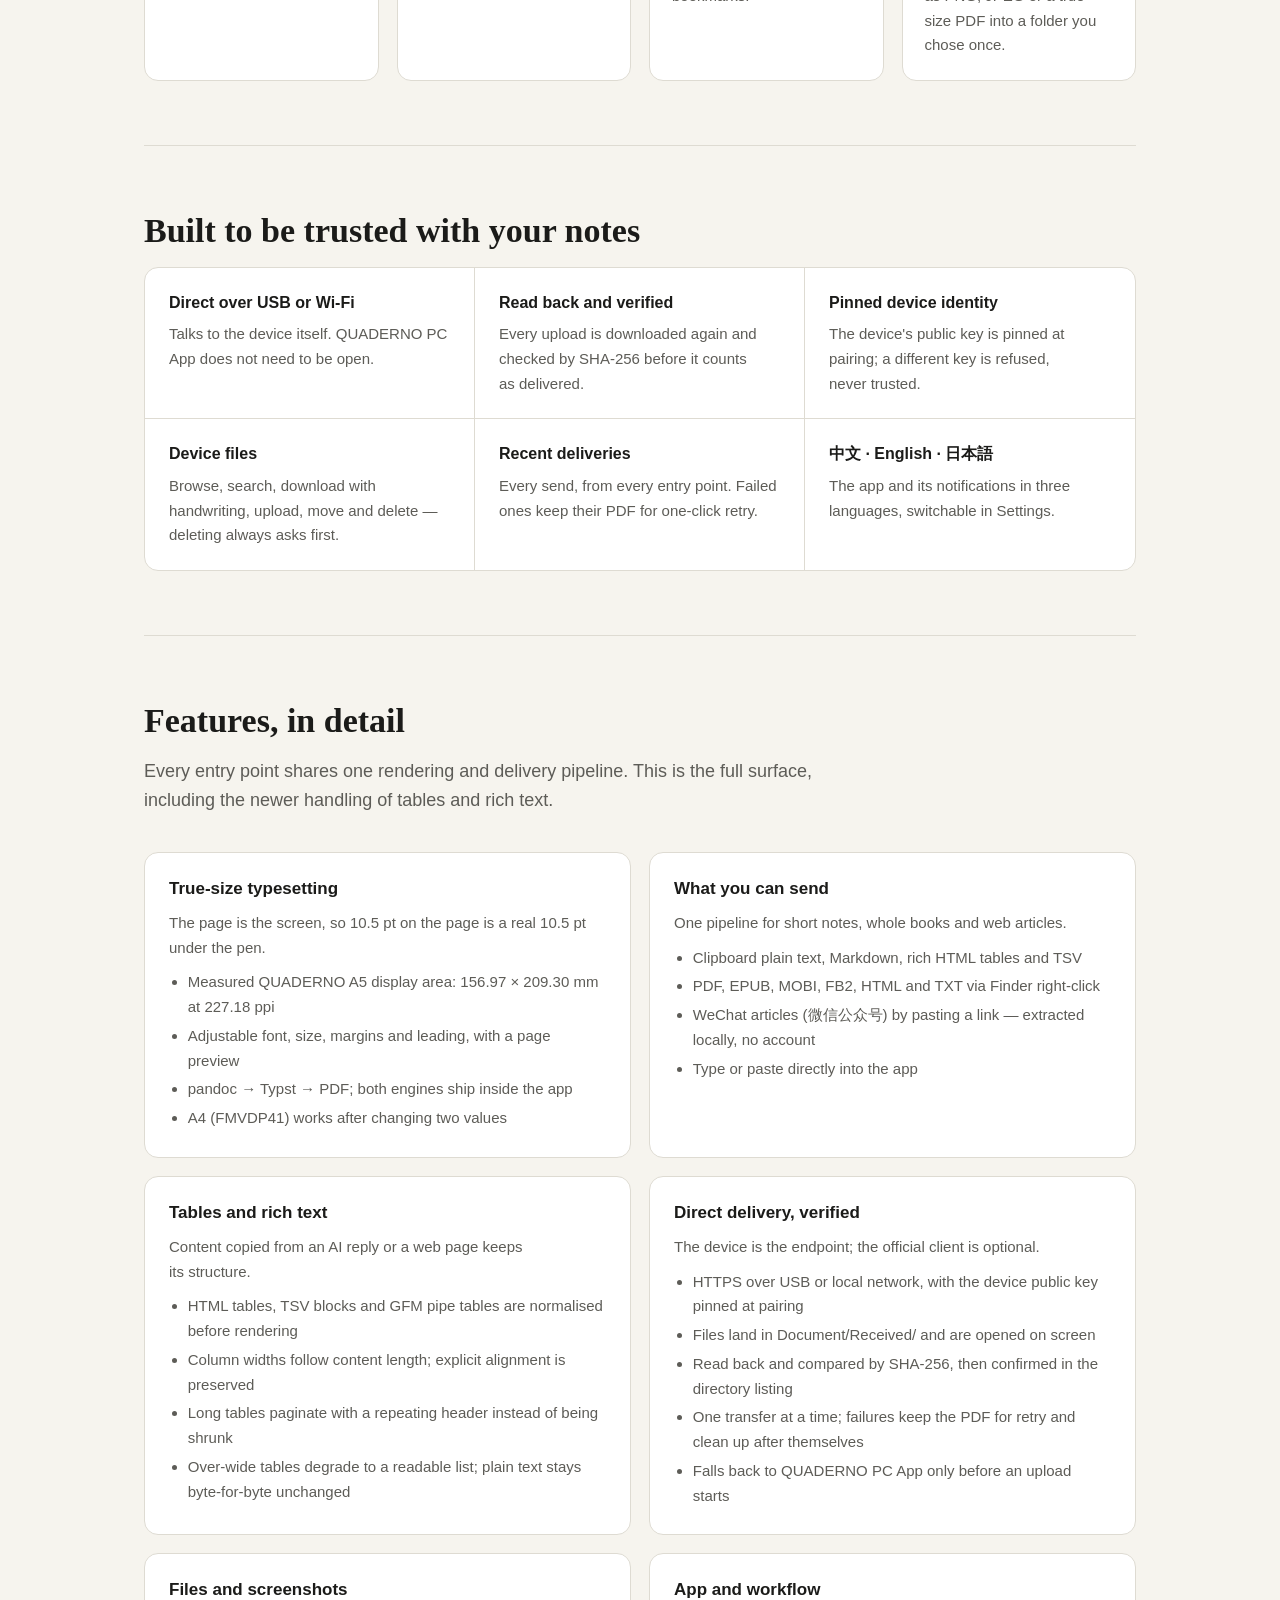
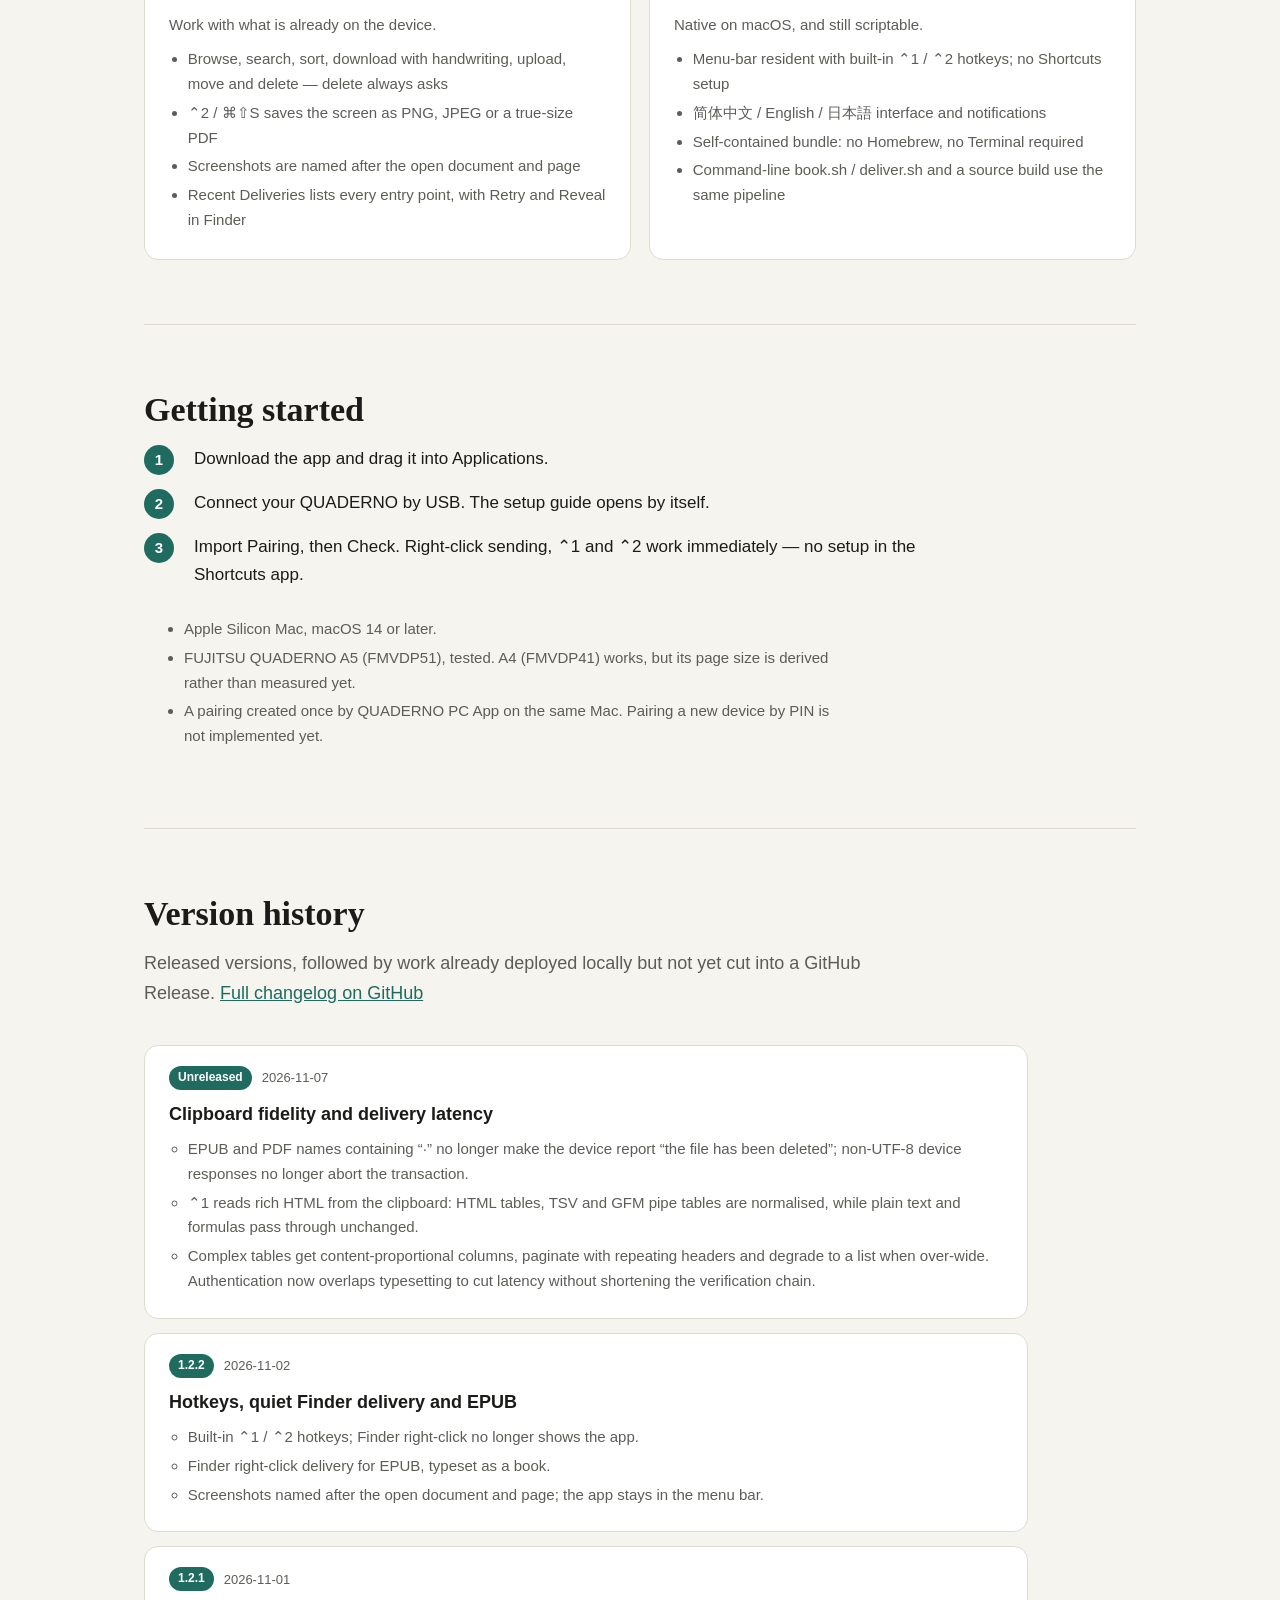
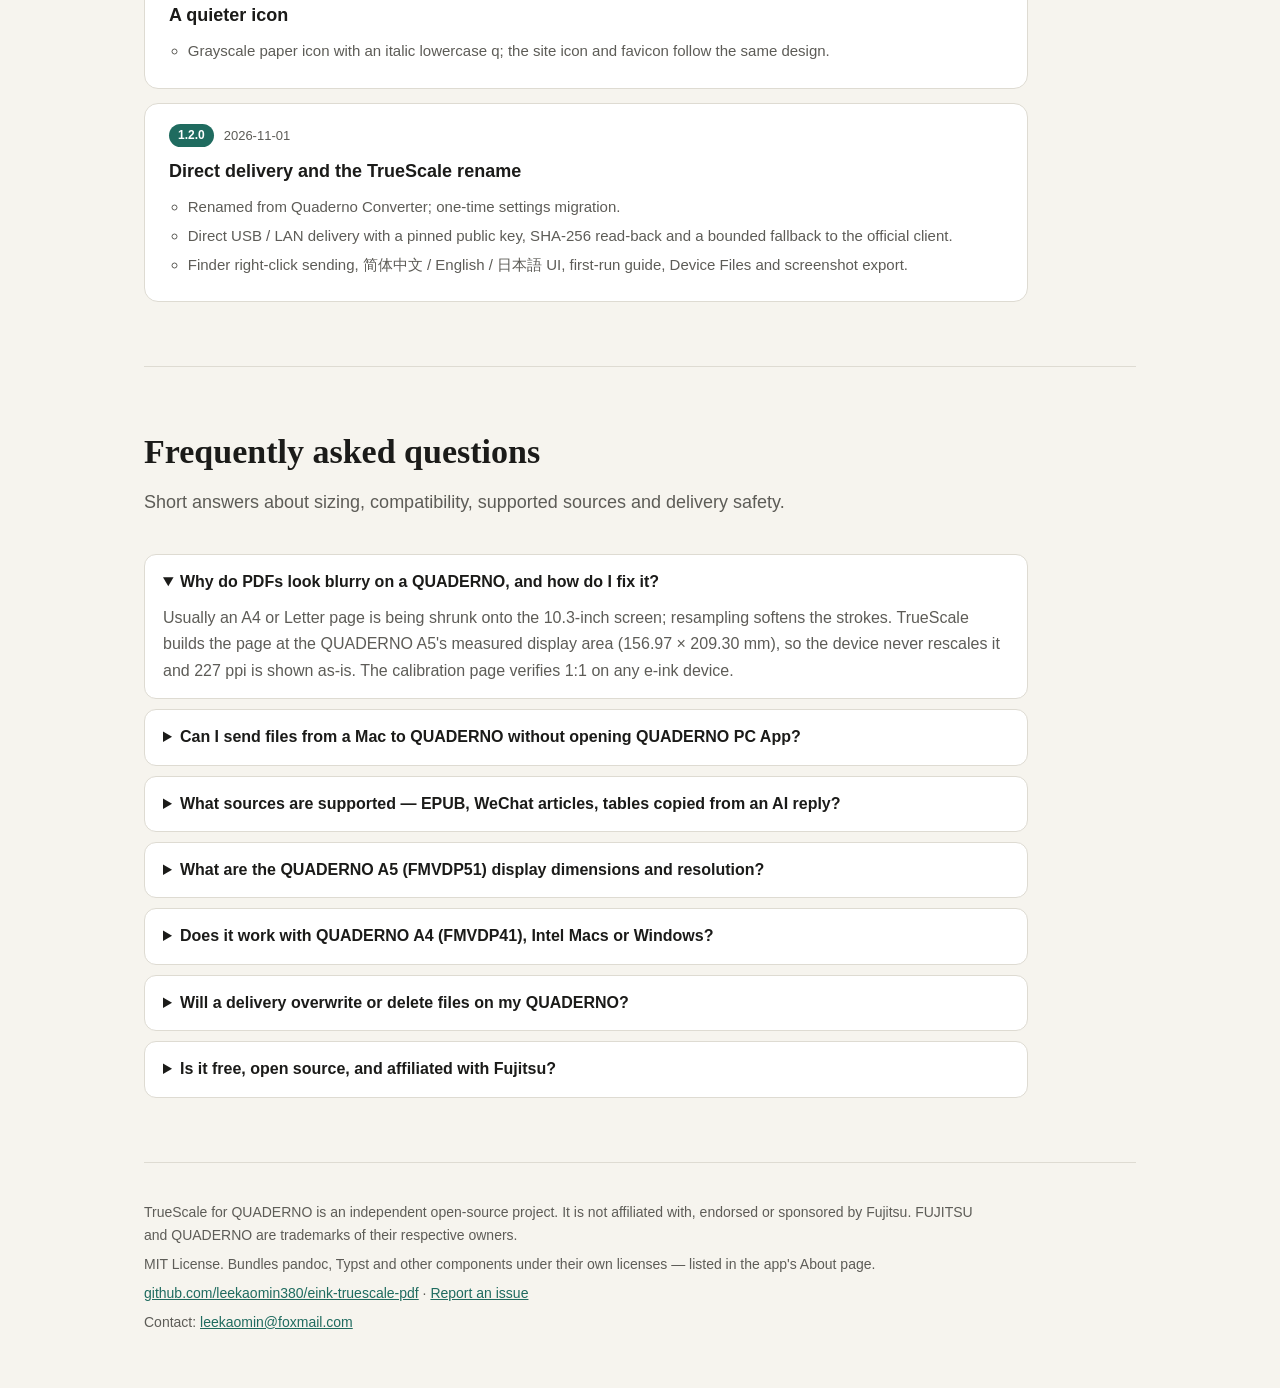
==== commit db370cc0: "docs(site): 移除 hero 设备位图，首屏改为纯文字单栏 - 删除 figure.device 与 1404x1872 整页缩略图，连带深色粗框、橙红松紧带、重投影 - 三语 hero 清" ====
--- a/site/index.html
+++ b/site/index.html
@@ -185,22 +185,16 @@
 
   <main>
     <div class="hero">
-      <div>
-        <h1>Typeset for the page you hold.</h1>
-        <p class="lead">Copy text on your Mac, press a key, and it opens on your FUJITSU QUADERNO — laid out at the screen&#x27;s true physical size, so it reads as sharply as print.</p>
-        <div class="flow" aria-hidden="true">
-          <span>Copy</span><span>→</span><span class="key">⌃1</span><span>→</span><span>Open on QUADERNO</span>
-        </div>
-        <div class="actions">
-          <a class="button primary" href="https://github.com/leekaomin380/eink-truescale-pdf/releases/latest">Download for Mac</a>
-          <a class="button secondary" href="https://github.com/leekaomin380/eink-truescale-pdf">Source on GitHub</a>
-        </div>
-        <p class="note">Version <span id="version">1.2.2</span> · Free and open source (MIT). Apple Silicon, macOS 14 or later.</p>
-      </div>
-      <figure class="device">
-        <img src="assets/device-page.png" width="1404" height="1872" alt="QUADERNO A5 screen: a document typeset at true size">
-        <figcaption>An actual screenshot from a QUADERNO A5, taken with the app.</figcaption>
-      </figure>
+      <h1>Typeset for the page you hold.</h1>
+      <p class="lead">Copy text on your Mac, press a key, and it opens on your FUJITSU QUADERNO — laid out at the screen&#x27;s true physical size, so it reads as sharply as print.</p>
+      <div class="flow" aria-hidden="true">
+        <span>Copy</span><span>→</span><span class="key">⌃1</span><span>→</span><span>Open on QUADERNO</span>
+      </div>
+      <div class="actions">
+        <a class="button primary" href="https://github.com/leekaomin380/eink-truescale-pdf/releases/latest">Download for Mac</a>
+        <a class="button secondary" href="https://github.com/leekaomin380/eink-truescale-pdf">Source on GitHub</a>
+      </div>
+      <p class="note">Version <span id="version">1.2.2</span> · Free and open source (MIT). Apple Silicon, macOS 14 or later.</p>
     </div>
 
     <section id="why">
--- a/site/assets/site.css
+++ b/site/assets/site.css
@@ -10,7 +10,6 @@
   --rule: #dedbd2;
   --accent: #1f6b5f;
   --accent-ink: #ffffff;
-  --band: #b9472f;
   --serif: "Iowan Old Style", "Hiragino Mincho ProN", "Songti SC", Georgia, serif;
   --sans: -apple-system, BlinkMacSystemFont, "PingFang SC", "Hiragino Sans", "Helvetica Neue", sans-serif;
 }
@@ -23,12 +22,11 @@
     --rule: #34352f;
     --accent: #5fb3a3;
     --accent-ink: #0d1412;
-    --band: #e0765d;
   }
 }
 :root[data-theme="dark"] {
   --ground: #171816; --surface: #212220; --ink: #ecebe6; --muted: #a8a69f;
-  --rule: #34352f; --accent: #5fb3a3; --accent-ink: #0d1412; --band: #e0765d;
+  --rule: #34352f; --accent: #5fb3a3; --accent-ink: #0d1412;
 }
 * { box-sizing: border-box; }
 body { margin: 0; background: var(--ground); color: var(--ink); font: 17px/1.65 var(--sans); }
@@ -52,8 +50,8 @@
 .topnav a { color: var(--muted); text-decoration: none; }
 .topnav a:hover, .topnav a:focus-visible { color: var(--accent); text-decoration: underline; }
 
-.hero { display: grid; grid-template-columns: minmax(0, 1.1fr) minmax(0, 0.9fr); gap: 56px; align-items: center; padding: 48px 0 72px; }
-.hero h1 { font: 600 clamp(36px, 5vw, 56px)/1.12 var(--serif); margin: 0 0 20px; letter-spacing: -0.01em; }
+.hero { max-width: 780px; padding: 80px 0 96px; }
+.hero h1 { font: 600 clamp(36px, 5vw, 56px)/1.12 var(--serif); margin: 0 0 20px; letter-spacing: -0.01em; max-width: 20em; }
 .hero p.lead { font-size: 20px; color: var(--muted); margin: 0 0 32px; max-width: 34em; }
 .flow { display: flex; align-items: center; gap: 10px; flex-wrap: wrap; font-size: 15px; color: var(--muted); margin-bottom: 32px; }
 .key { display: inline-flex; align-items: center; justify-content: center; min-width: 44px; height: 32px; padding: 0 10px;
@@ -65,14 +63,6 @@
 .button.primary { background: var(--accent); color: var(--accent-ink); }
 .button.secondary { border: 1px solid var(--rule); color: var(--ink); background: var(--surface); }
 .note { font-size: 14px; color: var(--muted); margin-top: 14px; }
-
-.device { justify-self: center; width: min(100%, 380px); background: #2b2b29; padding: 22px 22px 34px; border-radius: 18px;
-  box-shadow: 0 30px 60px -30px rgba(0,0,0,.45); position: relative; }
-/* 松紧带画在右侧边框上，不遮挡屏幕内容。 */
-.device::after { content: ""; position: absolute; right: 4px; top: -6px; bottom: -6px; width: 12px; border-radius: 3px;
-  background: var(--band); opacity: .9; }
-.device img { display: block; width: 100%; height: auto; background: #f4f3ef; border-radius: 3px; }
-.device figcaption { color: #bdbbb4; font-size: 12px; text-align: center; margin-top: 12px; }
 
 section { padding: 64px 0; border-top: 1px solid var(--rule); }
 section h2 { font: 600 clamp(26px, 3.2vw, 34px)/1.25 var(--serif); margin: 0 0 14px; }
@@ -139,7 +129,7 @@
   .ways { grid-template-columns: repeat(2, minmax(0, 1fr)); }
 }
 @media (max-width: 860px) {
-  .hero { grid-template-columns: 1fr; gap: 40px; padding-top: 24px; }
+  .hero { padding-top: 32px; padding-bottom: 64px; }
   .features { grid-template-columns: 1fr; }
   .feature { border-right: 0; border-bottom: 1px solid var(--rule); }
   .feature:nth-last-child(-n+3) { border-bottom: 1px solid var(--rule); }
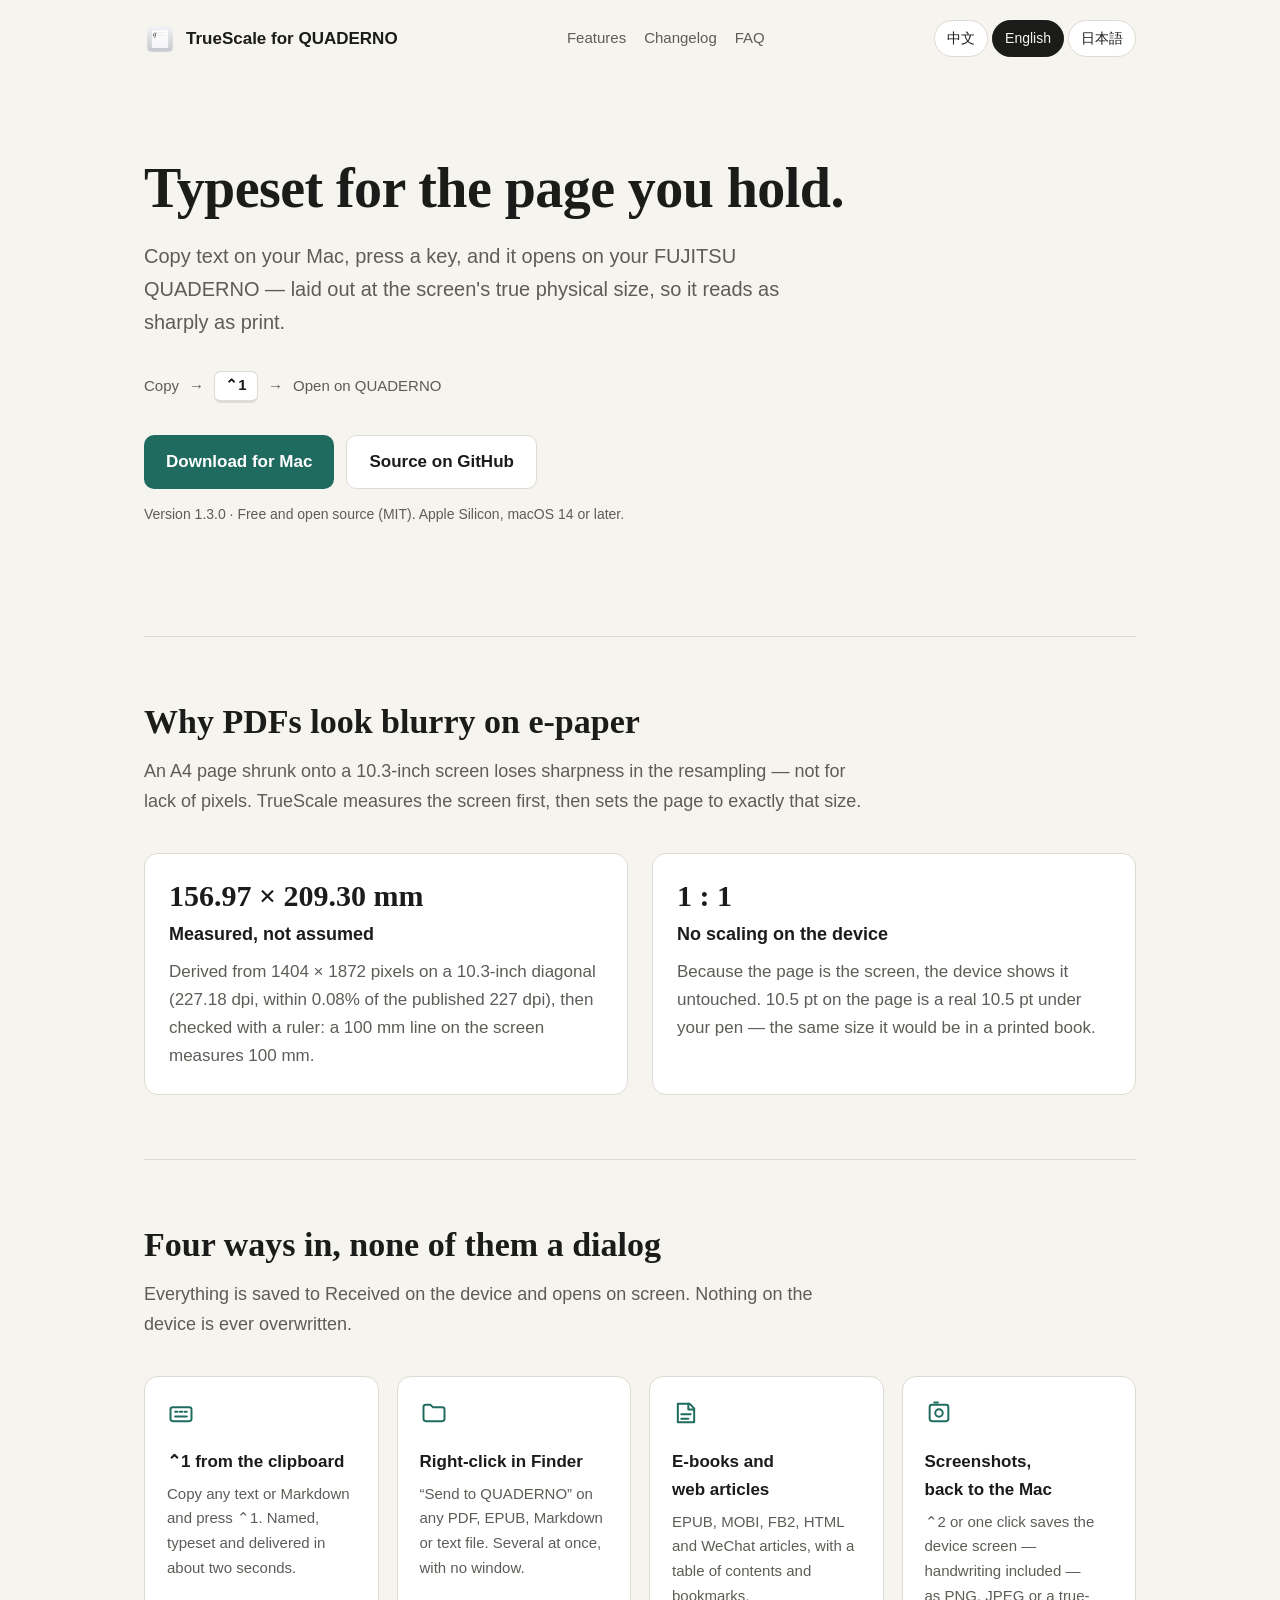
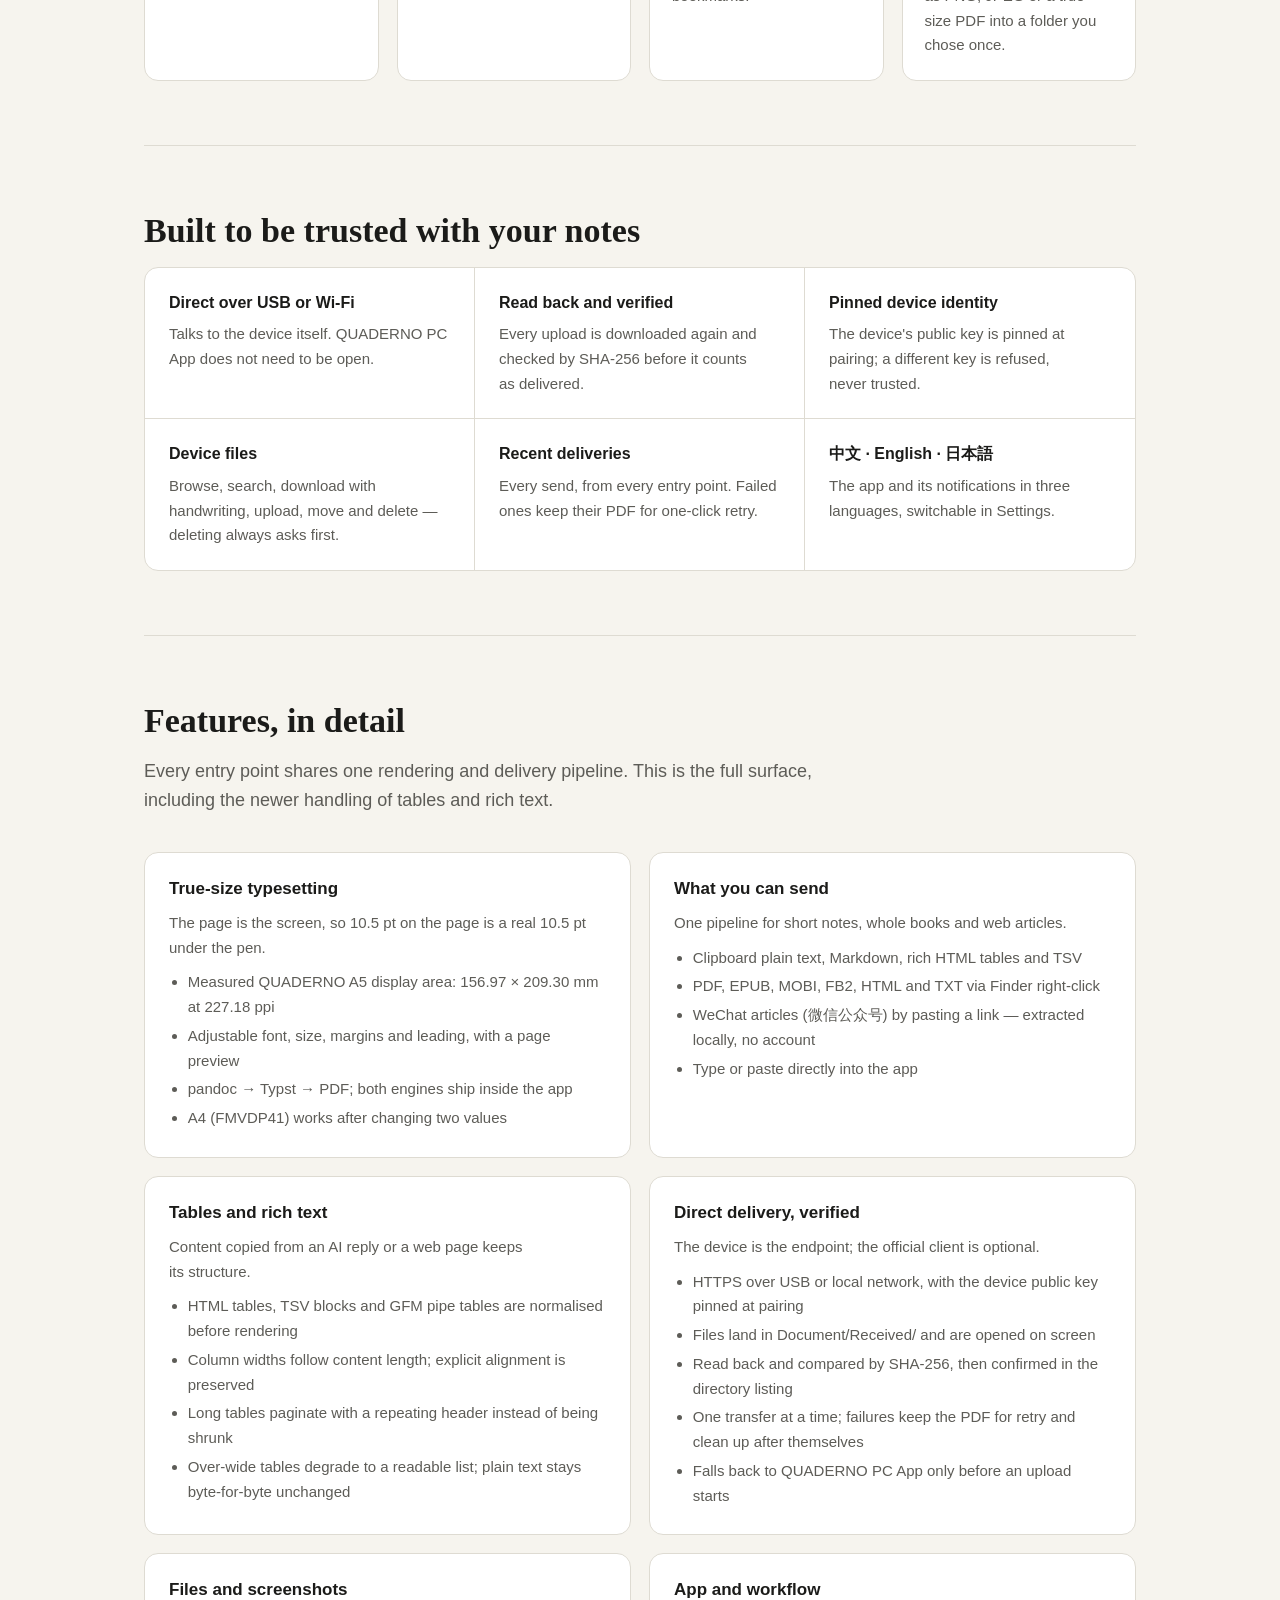
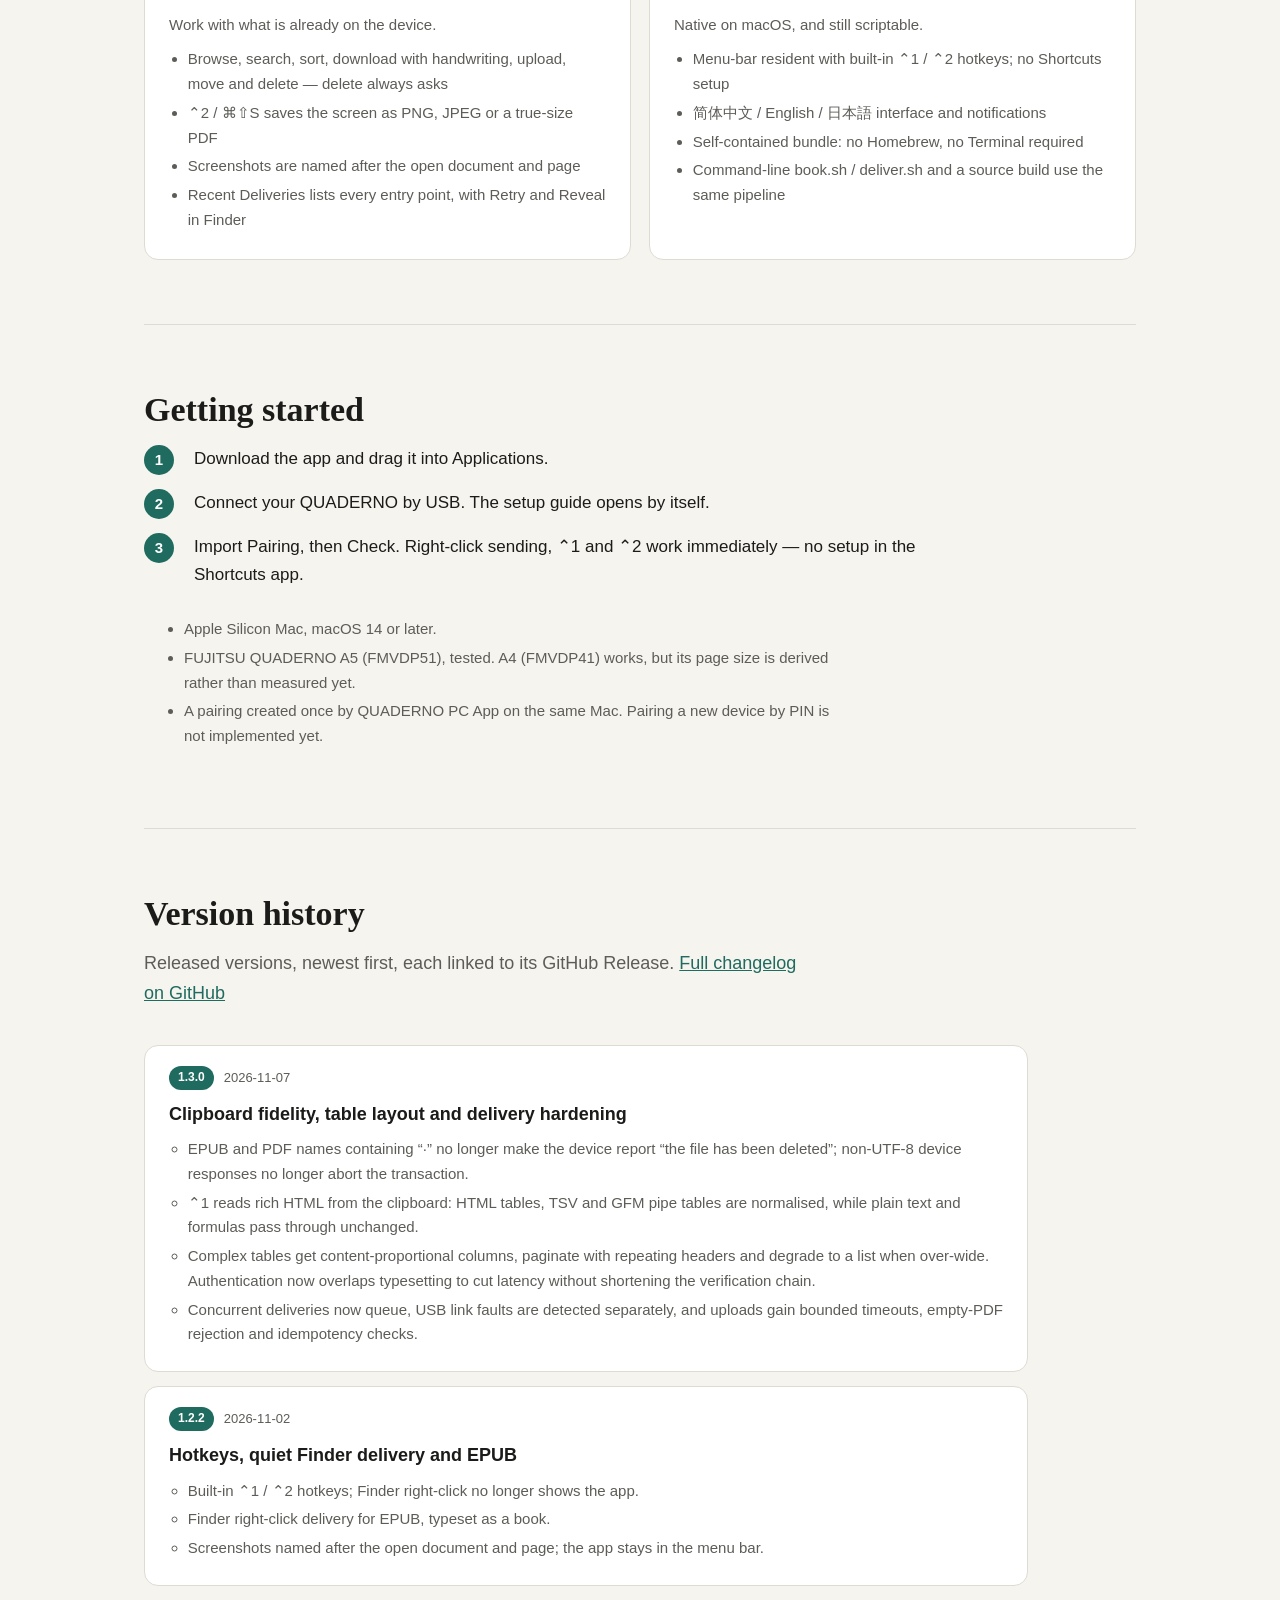
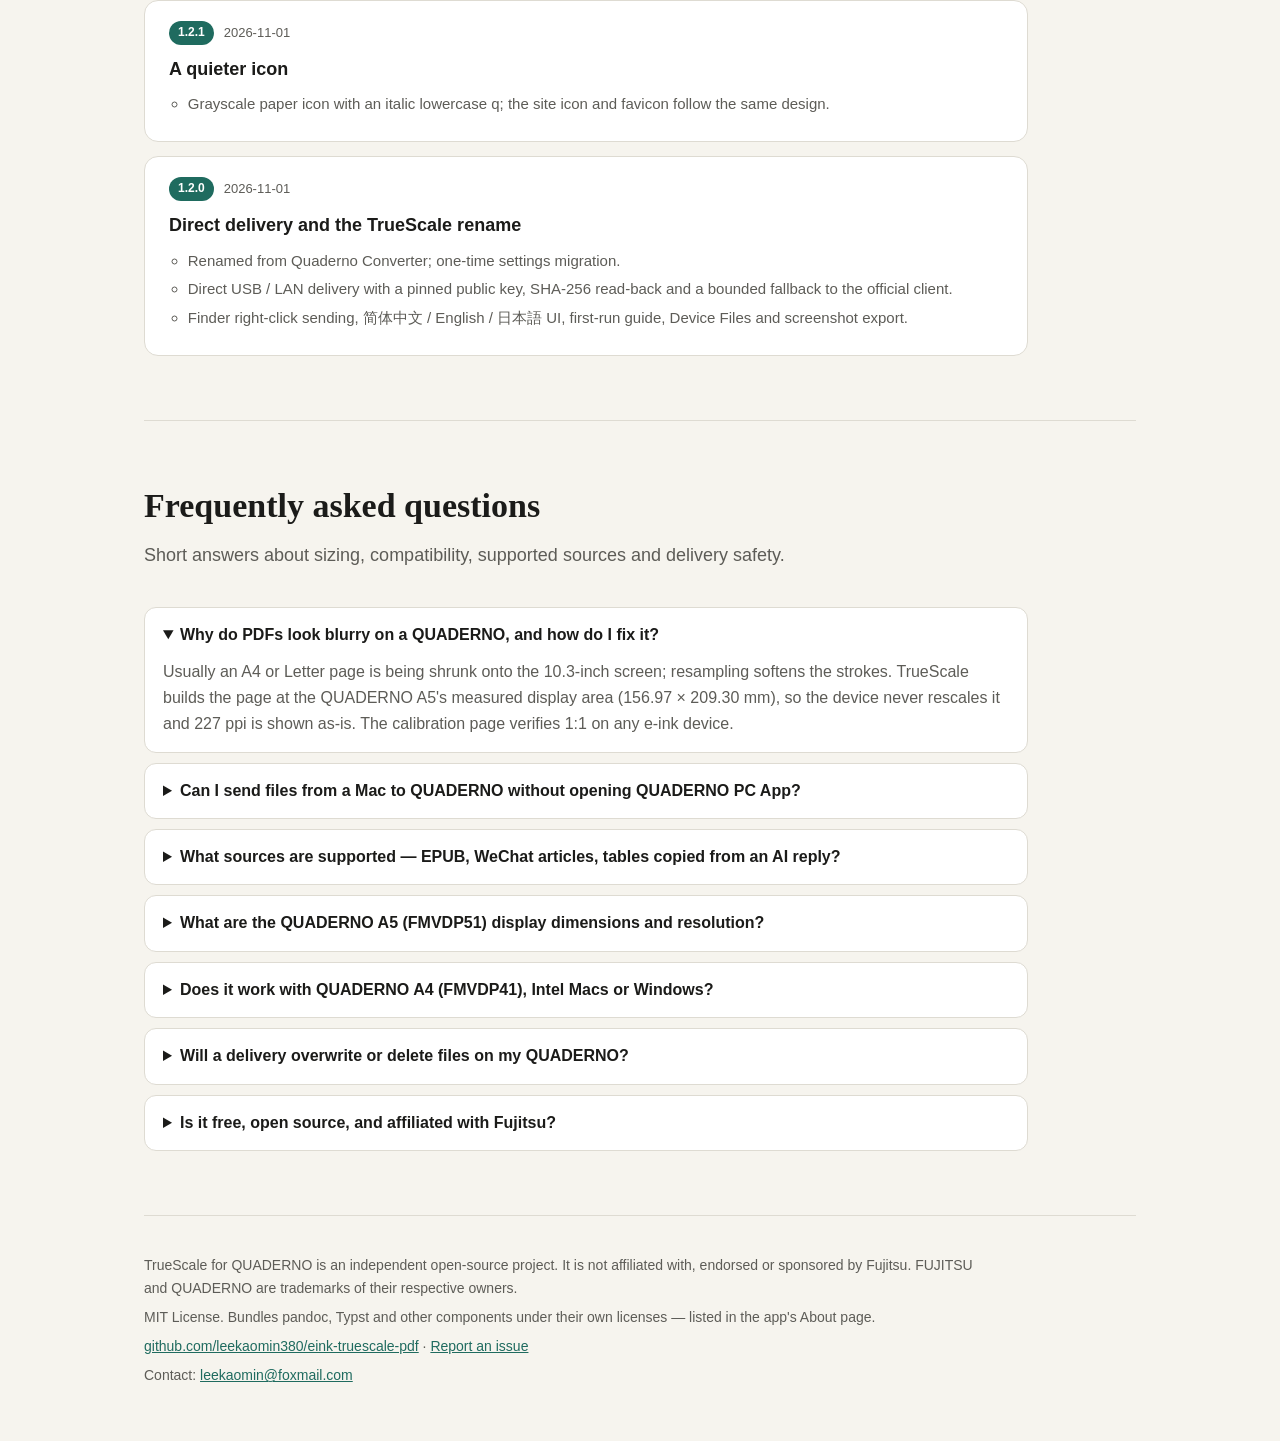
==== commit 8a9adc22: "chore(release): 1.3.0 版本标识与发布说明 - gui/mac/Info.plist: 1.2.2 (build 5) -> 1.3.0 (build 6) - CHANGELOG" ====
--- a/site/index.html
+++ b/site/index.html
@@ -62,7 +62,7 @@
       "applicationCategory": "UtilitiesApplication",
       "applicationSubCategory": "E-ink / e-paper document tools",
       "operatingSystem": "macOS 14 or later (Apple Silicon)",
-      "softwareVersion": "1.2.2",
+      "softwareVersion": "1.3.0",
       "dateModified": "2026-11-07",
       "isAccessibleForFree": true,
       "inLanguage": [
@@ -194,7 +194,7 @@
         <a class="button primary" href="https://github.com/leekaomin380/eink-truescale-pdf/releases/latest">Download for Mac</a>
         <a class="button secondary" href="https://github.com/leekaomin380/eink-truescale-pdf">Source on GitHub</a>
       </div>
-      <p class="note">Version <span id="version">1.2.2</span> · Free and open source (MIT). Apple Silicon, macOS 14 or later.</p>
+      <p class="note">Version <span id="version">1.3.0</span> · Free and open source (MIT). Apple Silicon, macOS 14 or later.</p>
     </div>
 
     <section id="why">
@@ -293,9 +293,9 @@
     <section id="changelog">
       <div class="wrap">
         <h2>Version history</h2>
-        <p class="intro">Released versions, followed by work already deployed locally but not yet cut into a GitHub Release. <a href="https://github.com/leekaomin380/eink-truescale-pdf/blob/master/CHANGELOG.md">Full changelog on GitHub</a></p>
+        <p class="intro">Released versions, newest first, each linked to its GitHub Release. <a href="https://github.com/leekaomin380/eink-truescale-pdf/blob/master/CHANGELOG.md">Full changelog on GitHub</a></p>
         <ol class="releases">
-          <li class="release"><div class="release-head"><span class="tag">Unreleased</span><time datetime="2026-11-07">2026-11-07</time></div><h3>Clipboard fidelity and delivery latency</h3><ul><li>EPUB and PDF names containing “·” no longer make the device report “the file has been deleted”; non-UTF-8 device responses no longer abort the transaction.</li><li>⌃1 reads rich HTML from the clipboard: HTML tables, TSV and GFM pipe tables are normalised, while plain text and formulas pass through unchanged.</li><li>Complex tables get content-proportional columns, paginate with repeating headers and degrade to a list when over-wide. Authentication now overlaps typesetting to cut latency without shortening the verification chain.</li></ul></li>
+          <li class="release"><div class="release-head"><span class="tag"><a href="https://github.com/leekaomin380/eink-truescale-pdf/releases/tag/v1.3.0">1.3.0</a></span><time datetime="2026-11-07">2026-11-07</time></div><h3>Clipboard fidelity, table layout and delivery hardening</h3><ul><li>EPUB and PDF names containing “·” no longer make the device report “the file has been deleted”; non-UTF-8 device responses no longer abort the transaction.</li><li>⌃1 reads rich HTML from the clipboard: HTML tables, TSV and GFM pipe tables are normalised, while plain text and formulas pass through unchanged.</li><li>Complex tables get content-proportional columns, paginate with repeating headers and degrade to a list when over-wide. Authentication now overlaps typesetting to cut latency without shortening the verification chain.</li><li>Concurrent deliveries now queue, USB link faults are detected separately, and uploads gain bounded timeouts, empty-PDF rejection and idempotency checks.</li></ul></li>
           <li class="release"><div class="release-head"><span class="tag"><a href="https://github.com/leekaomin380/eink-truescale-pdf/releases/tag/v1.2.2">1.2.2</a></span><time datetime="2026-11-02">2026-11-02</time></div><h3>Hotkeys, quiet Finder delivery and EPUB</h3><ul><li>Built-in ⌃1 / ⌃2 hotkeys; Finder right-click no longer shows the app.</li><li>Finder right-click delivery for EPUB, typeset as a book.</li><li>Screenshots named after the open document and page; the app stays in the menu bar.</li></ul></li>
           <li class="release"><div class="release-head"><span class="tag"><a href="https://github.com/leekaomin380/eink-truescale-pdf/releases/tag/v1.2.1">1.2.1</a></span><time datetime="2026-11-01">2026-11-01</time></div><h3>A quieter icon</h3><ul><li>Grayscale paper icon with an italic lowercase q; the site icon and favicon follow the same design.</li></ul></li>
           <li class="release"><div class="release-head"><span class="tag"><a href="https://github.com/leekaomin380/eink-truescale-pdf/releases/tag/v1.2.0">1.2.0</a></span><time datetime="2026-11-01">2026-11-01</time></div><h3>Direct delivery and the TrueScale rename</h3><ul><li>Renamed from Quaderno Converter; one-time settings migration.</li><li>Direct USB / LAN delivery with a pinned public key, SHA-256 read-back and a bounded fallback to the official client.</li><li>Finder right-click sending, 简体中文 / English / 日本語 UI, first-run guide, Device Files and screenshot export.</li></ul></li>
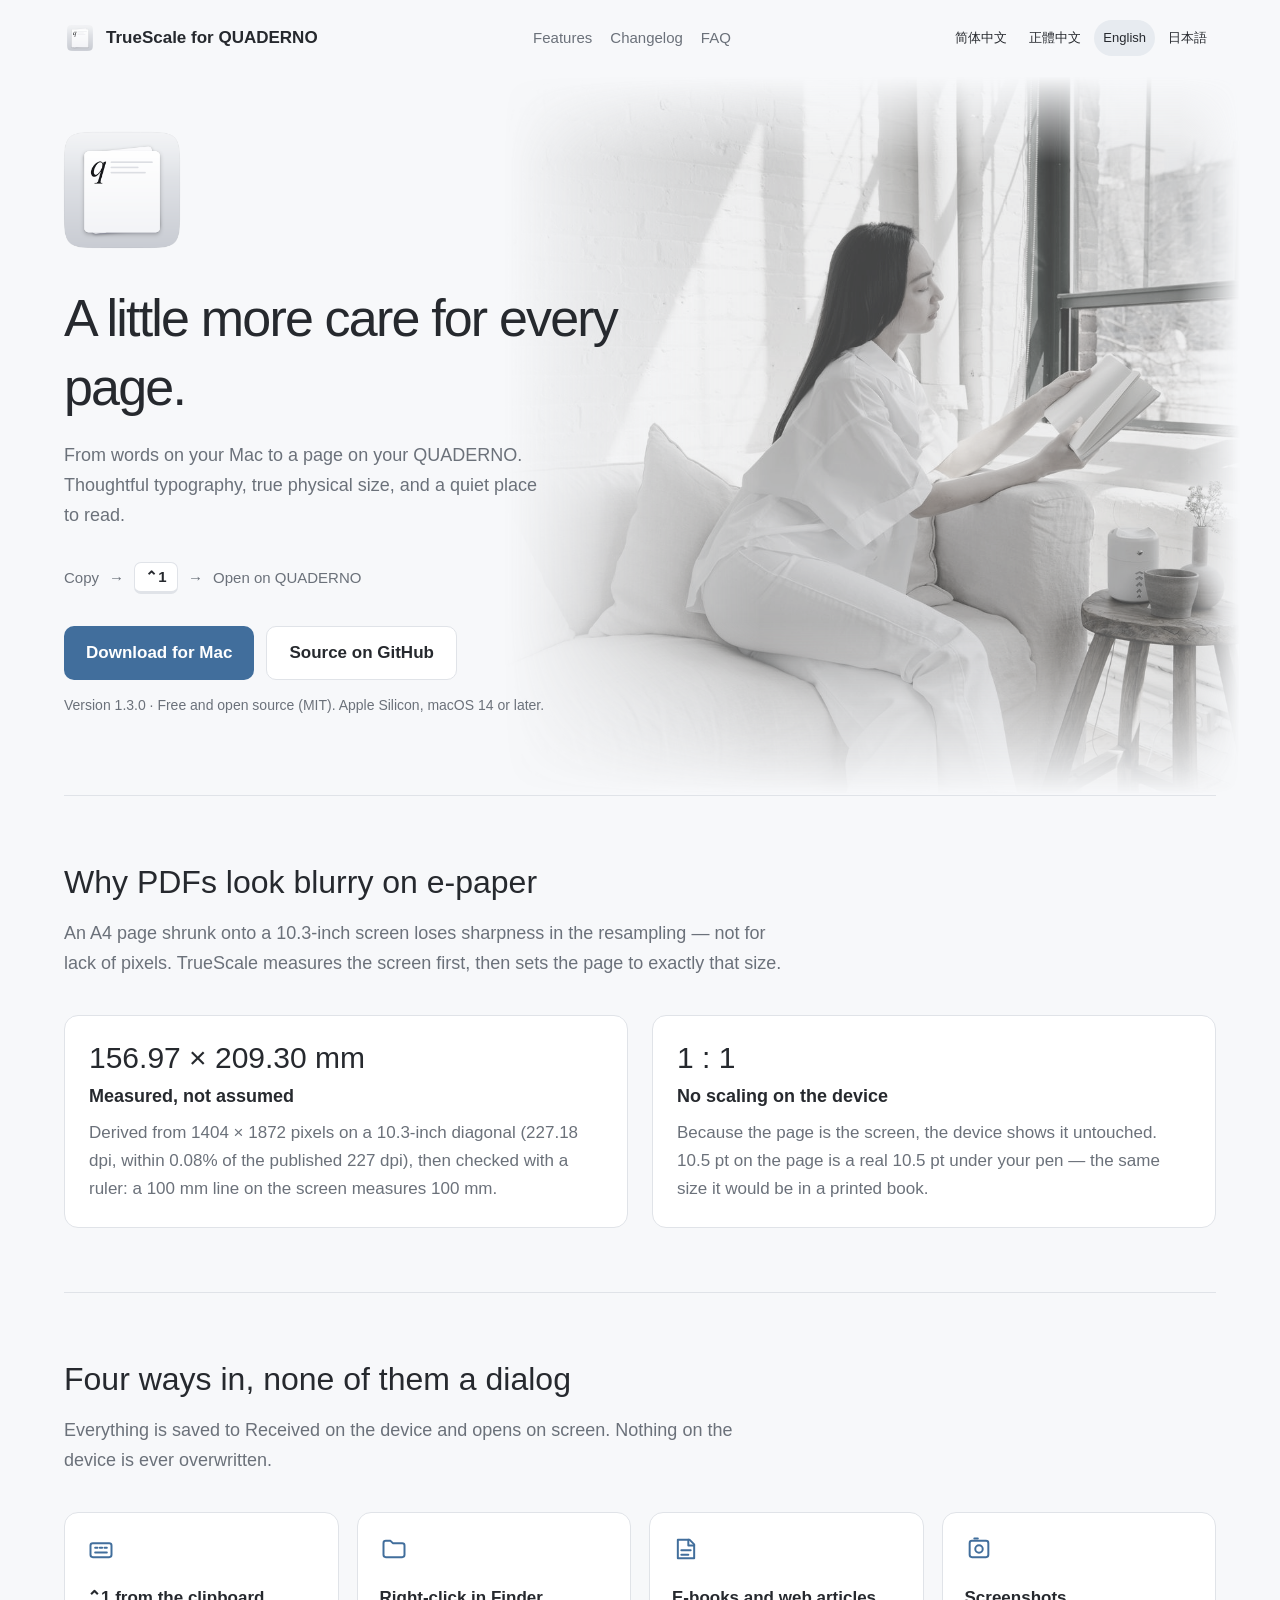
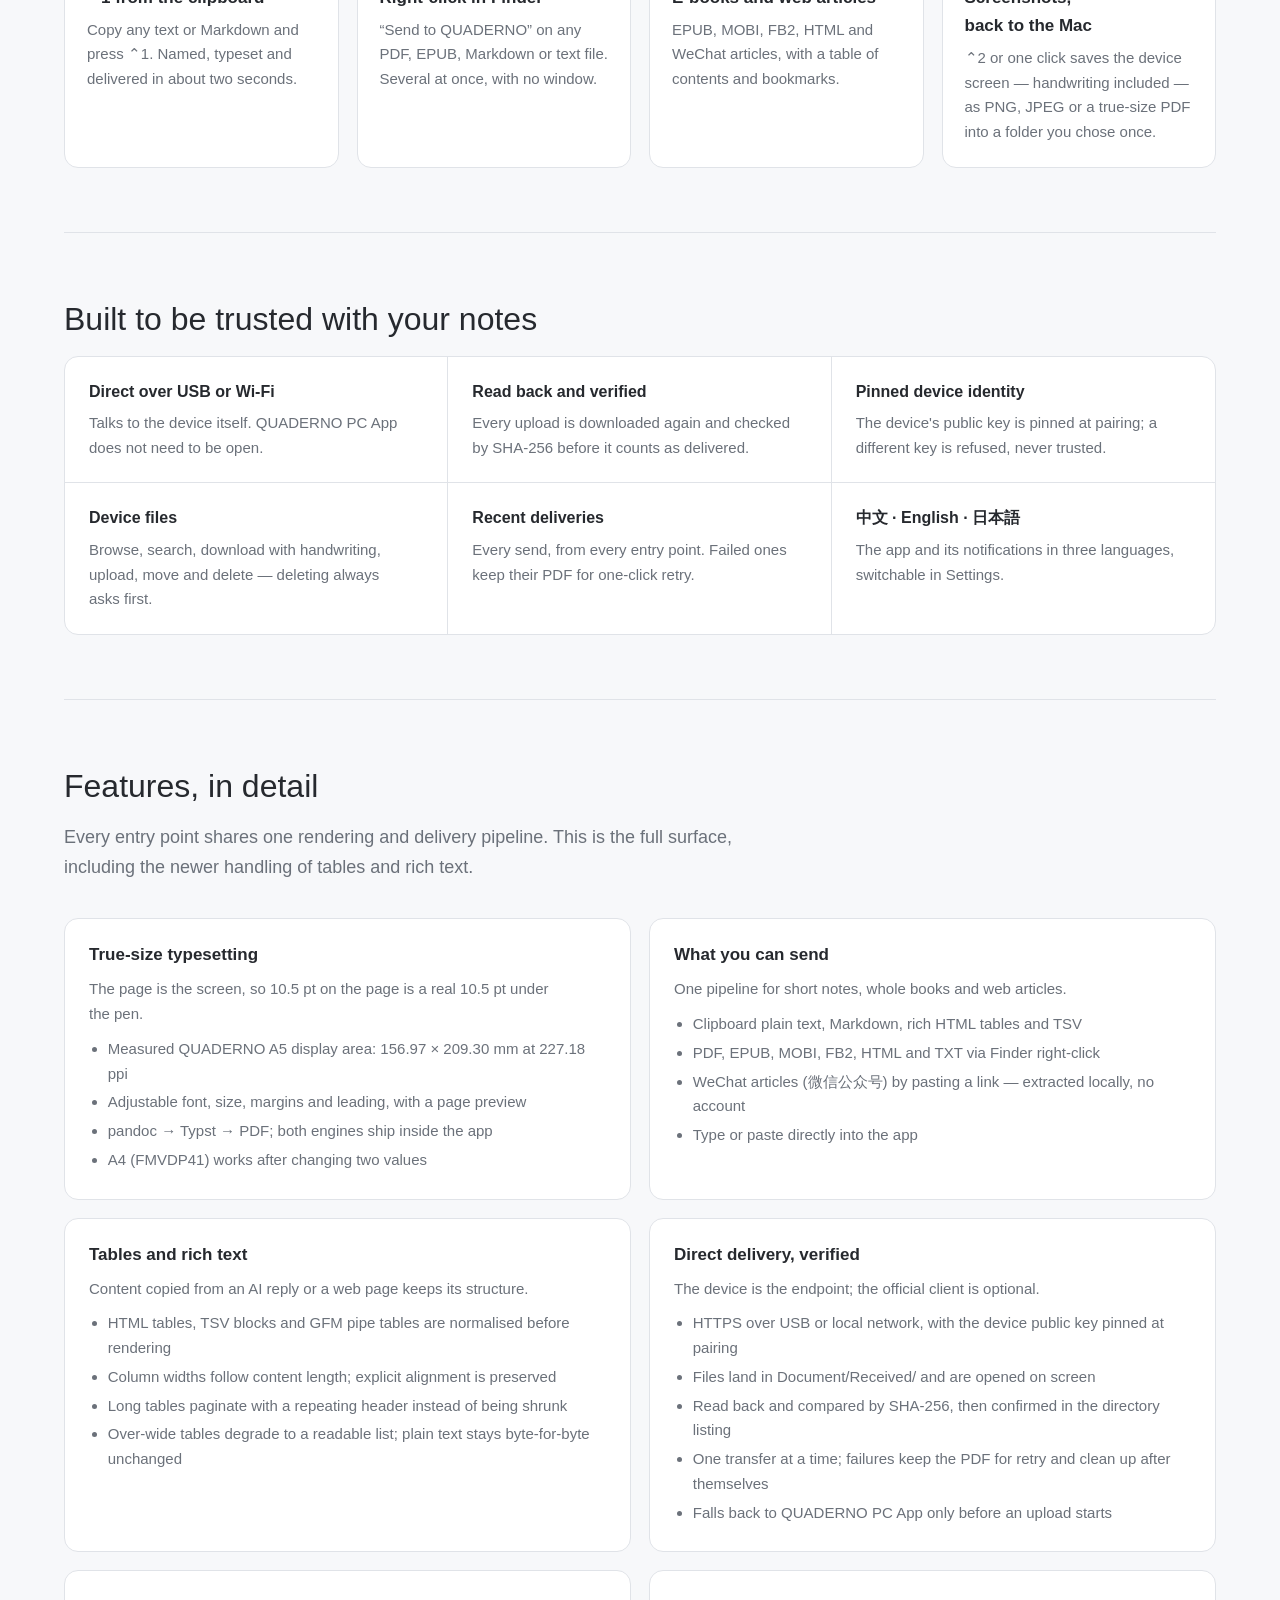
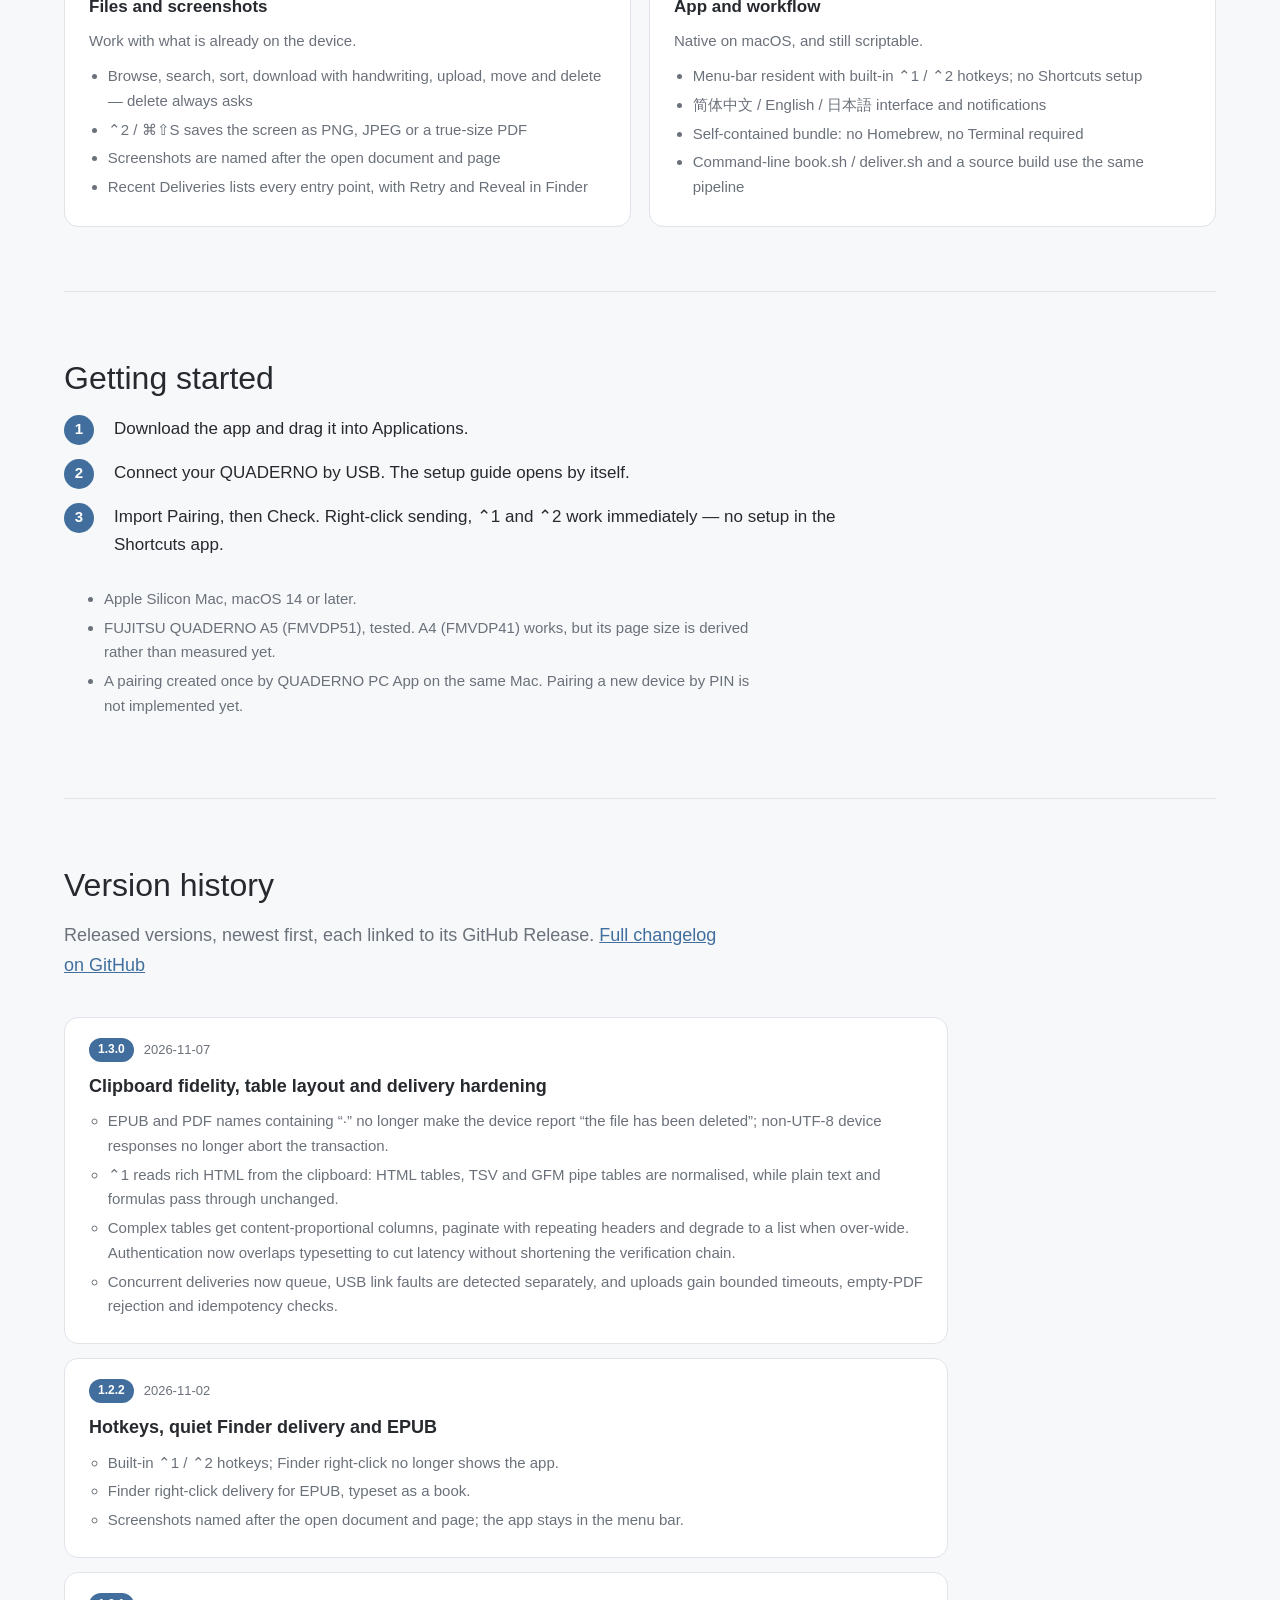
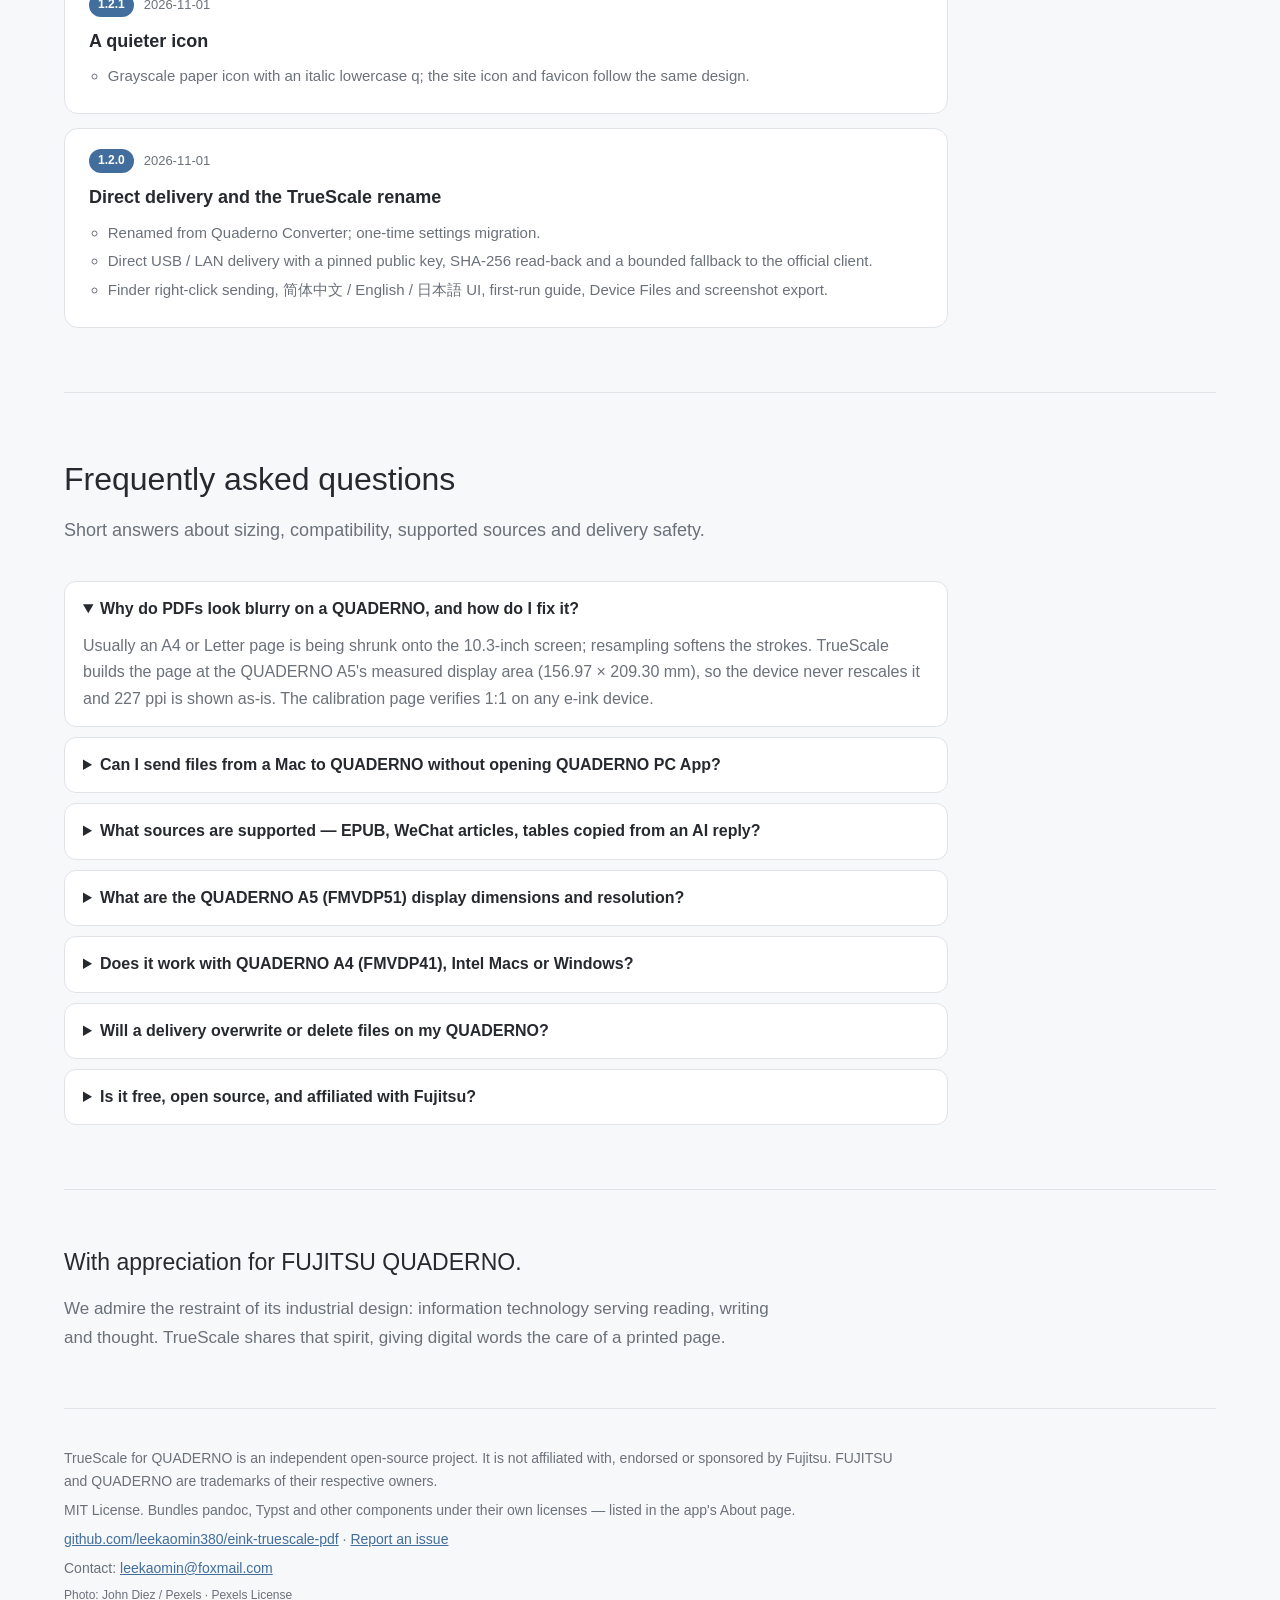
==== commit 026f8da7: "feat: refine typesetting workspace and refresh multilingual website Add on-demand previews, rich pas" ====
--- a/site/index.html
+++ b/site/index.html
@@ -13,6 +13,7 @@
 <link rel="alternate" hreflang="en" href="https://leekaomin380.github.io/eink-truescale-pdf/">
 <link rel="alternate" hreflang="zh-Hans" href="https://leekaomin380.github.io/eink-truescale-pdf/zh/">
 <link rel="alternate" hreflang="zh-CN" href="https://leekaomin380.github.io/eink-truescale-pdf/zh/">
+<link rel="alternate" hreflang="zh-Hant" href="https://leekaomin380.github.io/eink-truescale-pdf/zh-hant/">
 <link rel="alternate" hreflang="ja" href="https://leekaomin380.github.io/eink-truescale-pdf/ja/">
 <link rel="alternate" hreflang="x-default" href="https://leekaomin380.github.io/eink-truescale-pdf/">
 <link rel="icon" href="assets/favicon.png">
@@ -21,6 +22,7 @@
 <meta property="og:site_name" content="TrueScale for QUADERNO">
 <meta property="og:locale" content="en_US">
 <meta property="og:locale:alternate" content="zh_CN">
+<meta property="og:locale:alternate" content="zh_TW">
 <meta property="og:locale:alternate" content="ja_JP">
 <meta property="og:title" content="TrueScale for QUADERNO — 1:1 PDF, EPUB &amp; Markdown for QUADERNO A5 (Mac)">
 <meta property="og:description" content="Typeset for the page you hold. Copy text, press ⌃1, and it opens on your QUADERNO.">
@@ -45,6 +47,7 @@
       "inLanguage": [
         "en",
         "zh-Hans",
+        "zh-Hant",
         "ja"
       ],
       "publisher": {
@@ -58,16 +61,17 @@
       "@id": "https://leekaomin380.github.io/eink-truescale-pdf/#app",
       "name": "TrueScale for QUADERNO",
       "url": "https://leekaomin380.github.io/eink-truescale-pdf/",
-      "description": "A free, open-source macOS app that typesets text, Markdown, PDFs, EPUB and WeChat articles at the true physical size of a FUJITSU QUADERNO screen and delivers them directly over USB or Wi-Fi.",
+      "description": "A free, open-source Mac app that typesets text, Markdown and EPUB for QUADERNO and delivers documents directly over USB or Wi-Fi. Existing PDFs can be sent directly.",
       "applicationCategory": "UtilitiesApplication",
       "applicationSubCategory": "E-ink / e-paper document tools",
       "operatingSystem": "macOS 14 or later (Apple Silicon)",
       "softwareVersion": "1.3.0",
-      "dateModified": "2026-11-07",
+      "dateModified": "2026-11-09",
       "isAccessibleForFree": true,
       "inLanguage": [
         "en",
         "zh-Hans",
+        "zh-Hant",
         "ja"
       ],
       "license": "https://github.com/leekaomin380/eink-truescale-pdf/blob/master/LICENSE",
@@ -177,16 +181,20 @@
       <a href="#faq">FAQ</a>
     </nav>
     <nav class="langs" aria-label="Language">
-<a href="https://leekaomin380.github.io/eink-truescale-pdf/zh/" hreflang="zh-Hans" lang="zh-Hans">中文</a>
-<a href="https://leekaomin380.github.io/eink-truescale-pdf/" hreflang="en" lang="en" aria-current="page">English</a>
-<a href="https://leekaomin380.github.io/eink-truescale-pdf/ja/" hreflang="ja" lang="ja">日本語</a>
+<a href="zh/" hreflang="zh-Hans" lang="zh-Hans">简体中文</a>
+<a href="zh-hant/" hreflang="zh-Hant" lang="zh-Hant">正體中文</a>
+<a href="" hreflang="en" lang="en" aria-current="page">English</a>
+<a href="ja/" hreflang="ja" lang="ja">日本語</a>
     </nav>
   </header>
 
   <main>
     <div class="hero">
-      <h1>Typeset for the page you hold.</h1>
-      <p class="lead">Copy text on your Mac, press a key, and it opens on your FUJITSU QUADERNO — laid out at the screen&#x27;s true physical size, so it reads as sharply as print.</p>
+      <div class="hero-photo" aria-hidden="true"><img src="assets/reading-by-window.jpg" alt="" width="1600" height="1067" fetchpriority="high"></div>
+      <div class="hero-copy">
+      <img class="hero-icon" src="assets/icon.png" alt="TrueScale" width="144" height="144">
+      <h1>A little more care for every page.</h1>
+      <p class="lead">From words on your Mac to a page on your QUADERNO. Thoughtful typography, true physical size, and a quiet place to read.</p>
       <div class="flow" aria-hidden="true">
         <span>Copy</span><span>→</span><span class="key">⌃1</span><span>→</span><span>Open on QUADERNO</span>
       </div>
@@ -195,6 +203,7 @@
         <a class="button secondary" href="https://github.com/leekaomin380/eink-truescale-pdf">Source on GitHub</a>
       </div>
       <p class="note">Version <span id="version">1.3.0</span> · Free and open source (MIT). Apple Silicon, macOS 14 or later.</p>
+      </div>
     </div>
 
     <section id="why">
@@ -318,6 +327,10 @@
         </div>
       </div>
     </section>
+    <section class="tribute">
+      <h2>With appreciation for FUJITSU QUADERNO.</h2>
+      <p>We admire the restraint of its industrial design: information technology serving reading, writing and thought. TrueScale shares that spirit, giving digital words the care of a printed page.</p>
+    </section>
   </main>
 
   <footer>
@@ -325,6 +338,7 @@
     <p>MIT License. Bundles pandoc, Typst and other components under their own licenses — listed in the app&#x27;s About page.</p>
     <p><a href="https://github.com/leekaomin380/eink-truescale-pdf">github.com/leekaomin380/eink-truescale-pdf</a> · <a href="https://github.com/leekaomin380/eink-truescale-pdf/issues">Report an issue</a></p>
     <p>Contact: <a href="mailto:leekaomin@foxmail.com">leekaomin@foxmail.com</a></p>
+    <p class="photo-credit">Photo: <a href="https://www.pexels.com/photo/young-woman-reading-book-on-couch-7578223/">John Diez / Pexels</a> · <a href="https://www.pexels.com/license/">Pexels License</a></p>
   </footer>
 </div>
 
--- a/site/assets/site.css
+++ b/site/assets/site.css
@@ -1,37 +1,34 @@
-/* TrueScale for QUADERNO — product page styles.
-   Shared by /, /zh/ and /ja/. The original rules are unchanged; the
-   capability / changelog / FAQ blocks appended at the bottom reuse the same
-   surface, rule, ink and muted tokens. */
+/* Shared, system-font product page. Four static locales; no font downloads. */
 :root {
-  --ground: #f6f4ee;
+  --ground: #f7f8fa;
   --surface: #ffffff;
-  --ink: #1b1b19;
-  --muted: #5d5c57;
-  --rule: #dedbd2;
-  --accent: #1f6b5f;
+  --ink: #26292e;
+  --muted: #6b717a;
+  --rule: #e0e3e8;
+  --accent: #416e9c;
   --accent-ink: #ffffff;
-  --serif: "Iowan Old Style", "Hiragino Mincho ProN", "Songti SC", Georgia, serif;
-  --sans: -apple-system, BlinkMacSystemFont, "PingFang SC", "Hiragino Sans", "Helvetica Neue", sans-serif;
+  --serif: -apple-system, BlinkMacSystemFont, "PingFang SC", "PingFang TC", "Hiragino Sans", "Helvetica Neue", sans-serif;
+  --sans: -apple-system, BlinkMacSystemFont, "PingFang SC", "PingFang TC", "Hiragino Sans", "Helvetica Neue", sans-serif;
 }
 @media (prefers-color-scheme: dark) {
   :root:not([data-theme="light"]) {
-    --ground: #171816;
-    --surface: #212220;
-    --ink: #ecebe6;
-    --muted: #a8a69f;
-    --rule: #34352f;
-    --accent: #5fb3a3;
-    --accent-ink: #0d1412;
+    --ground: #1a1c20;
+    --surface: #22252a;
+    --ink: #edeef1;
+    --muted: #a5abb5;
+    --rule: #363a42;
+    --accent: #8baed3;
+    --accent-ink: #171d25;
   }
 }
 :root[data-theme="dark"] {
-  --ground: #171816; --surface: #212220; --ink: #ecebe6; --muted: #a8a69f;
-  --rule: #34352f; --accent: #5fb3a3; --accent-ink: #0d1412;
+  --ground: #1a1c20; --surface: #22252a; --ink: #edeef1; --muted: #a5abb5;
+  --rule: #363a42; --accent: #8baed3; --accent-ink: #171d25;
 }
 * { box-sizing: border-box; }
 body { margin: 0; background: var(--ground); color: var(--ink); font: 17px/1.65 var(--sans); }
 a { color: var(--accent); }
-.wrap { max-width: 1040px; margin: 0 auto; padding: 0 24px; }
+.wrap { max-width: 1200px; margin: 0 auto; padding: 0 24px; }
 .wrap .wrap { padding: 0; }
 h1, h2, h3 { text-wrap: balance; }
 p { text-wrap: pretty; }
@@ -50,9 +47,13 @@
 .topnav a { color: var(--muted); text-decoration: none; }
 .topnav a:hover, .topnav a:focus-visible { color: var(--accent); text-decoration: underline; }
 
-.hero { max-width: 780px; padding: 80px 0 96px; }
-.hero h1 { font: 600 clamp(36px, 5vw, 56px)/1.12 var(--serif); margin: 0 0 20px; letter-spacing: -0.01em; max-width: 20em; }
-.hero p.lead { font-size: 20px; color: var(--muted); margin: 0 0 32px; max-width: 34em; }
+.hero { position: relative; isolation: isolate; min-height: 680px; padding: 42px 0 64px; }
+.hero-copy { position: relative; z-index: 1; width: 56%; }
+.hero-icon { display: block; width: 144px; height: 144px; margin: 0 0 22px -14px; object-fit: contain; }
+.hero-photo { position: absolute; z-index: -1; top: 0; right: -24px; width: 64%; height: 100%; overflow: hidden; opacity: .78; mask-image: linear-gradient(to right, transparent 0%, #000 35%, #000 92%, transparent 100%), linear-gradient(to bottom, transparent 0%, #000 12%, #000 76%, transparent 100%); mask-composite: intersect; }
+.hero-photo img { width: 100%; height: 100%; object-fit: cover; object-position: 64% center; filter: saturate(.18) contrast(.87); }
+.hero h1 { font: 500 clamp(34px, 4.4vw, 52px)/1.32 var(--sans); margin: 0 0 20px; letter-spacing: -.035em; max-width: 14em; white-space: pre-line; }
+.hero p.lead { font-size: 18px; color: var(--muted); margin: 0 0 32px; max-width: 27em; }
 .flow { display: flex; align-items: center; gap: 10px; flex-wrap: wrap; font-size: 15px; color: var(--muted); margin-bottom: 32px; }
 .key { display: inline-flex; align-items: center; justify-content: center; min-width: 44px; height: 32px; padding: 0 10px;
   border: 1px solid var(--rule); border-bottom-width: 3px; border-radius: 7px; background: var(--surface);
@@ -65,14 +66,14 @@
 .note { font-size: 14px; color: var(--muted); margin-top: 14px; }
 
 section { padding: 64px 0; border-top: 1px solid var(--rule); }
-section h2 { font: 600 clamp(26px, 3.2vw, 34px)/1.25 var(--serif); margin: 0 0 14px; }
+section h2 { font: 500 clamp(25px, 3.2vw, 32px)/1.4 var(--sans); margin: 0 0 14px; }
 section > .wrap > p.intro { color: var(--muted); max-width: 40em; margin: 0 0 36px; font-size: 18px; }
 
 .why { display: grid; grid-template-columns: repeat(2, minmax(0, 1fr)); gap: 24px; }
 .panel { background: var(--surface); border: 1px solid var(--rule); border-radius: 14px; padding: 24px; }
 .panel h3 { margin: 0 0 8px; font-size: 18px; }
 .panel p { margin: 0; color: var(--muted); }
-.panel .figure { font: 600 clamp(22px, 6vw, 30px)/1.2 var(--serif); color: var(--ink); margin-bottom: 6px; white-space: nowrap; }
+.panel .figure { font: 500 clamp(22px, 6vw, 30px)/1.2 var(--sans); color: var(--ink); margin-bottom: 6px; white-space: nowrap; }
 
 .ways { display: grid; grid-template-columns: repeat(4, minmax(0, 1fr)); gap: 18px; }
 .way { background: var(--surface); border: 1px solid var(--rule); border-radius: 14px; padding: 22px; }
@@ -129,7 +130,14 @@
   .ways { grid-template-columns: repeat(2, minmax(0, 1fr)); }
 }
 @media (max-width: 860px) {
-  .hero { padding-top: 32px; padding-bottom: 64px; }
+  .hero { padding-top: 28px; padding-bottom: 32px; min-height: 0; }
+  .hero-copy { width: 100%; }
+  .hero-photo { position: relative; width: calc(100% + 32px); right: 16px; height: 360px; margin-top: 12px; z-index: 0; mask-image: linear-gradient(to bottom, transparent, #000 12%, #000 78%, transparent); }
+  .hero { display: flex; flex-direction: column; }
+  .hero-copy { order: -1; }
+  .hero h1 { max-width: 20em; }
+  .hero p.lead { max-width: 34em; }
+  .hero-icon { width: 112px; height: 112px; margin-left: -10px; margin-bottom: 12px; }
   .features { grid-template-columns: 1fr; }
   .feature { border-right: 0; border-bottom: 1px solid var(--rule); }
   .feature:nth-last-child(-n+3) { border-bottom: 1px solid var(--rule); }
@@ -143,3 +151,32 @@
   .ways { grid-template-columns: 1fr; }
   header { flex-wrap: wrap; }
 }
+
+/* Quiet product identity: the app icon supplies the depth, photography the setting. */
+:lang(zh-Hant) { --sans: -apple-system, BlinkMacSystemFont, "PingFang TC", "Noto Sans TC", "Heiti TC", sans-serif; }
+:lang(ja) { --sans: -apple-system, BlinkMacSystemFont, "Hiragino Sans", "Noto Sans JP", sans-serif; }
+.langs a { border: 0; background: transparent; padding: 6px 9px; font-size: 13px; }
+.langs a[aria-current="page"] { background: #e7ebf0; color: var(--ink); }
+.button { transition: background-color .15s ease, box-shadow .15s ease; }
+.button:hover { box-shadow: 0 4px 18px #192b3c14; }
+a:focus-visible, summary:focus-visible { outline: 2px solid var(--accent); outline-offset: 4px; }
+.tribute { padding: 56px 0; }
+.tribute h2 { font-size: 23px; }
+.tribute p { max-width: 42em; color: var(--muted); margin-bottom: 0; }
+.photo-credit { font-size: 12px; }
+.photo-credit a { color: var(--muted); }
+@media (prefers-color-scheme: dark) {
+  .hero-photo { opacity: .3; }
+  .langs a[aria-current="page"] { background: #353b45; }
+}
+@media (max-width: 520px) {
+  .hero-photo { height: 280px; }
+  .hero h1 { font-size: 34px; }
+  .brand { font-size: 15px; }
+  .note { max-width: 27em; }
+  header { gap: 12px; }
+  .panel .figure { white-space: normal; }
+}
+@media (prefers-reduced-motion: reduce) {
+  *, *::before, *::after { transition: none !important; scroll-behavior: auto !important; }
+}
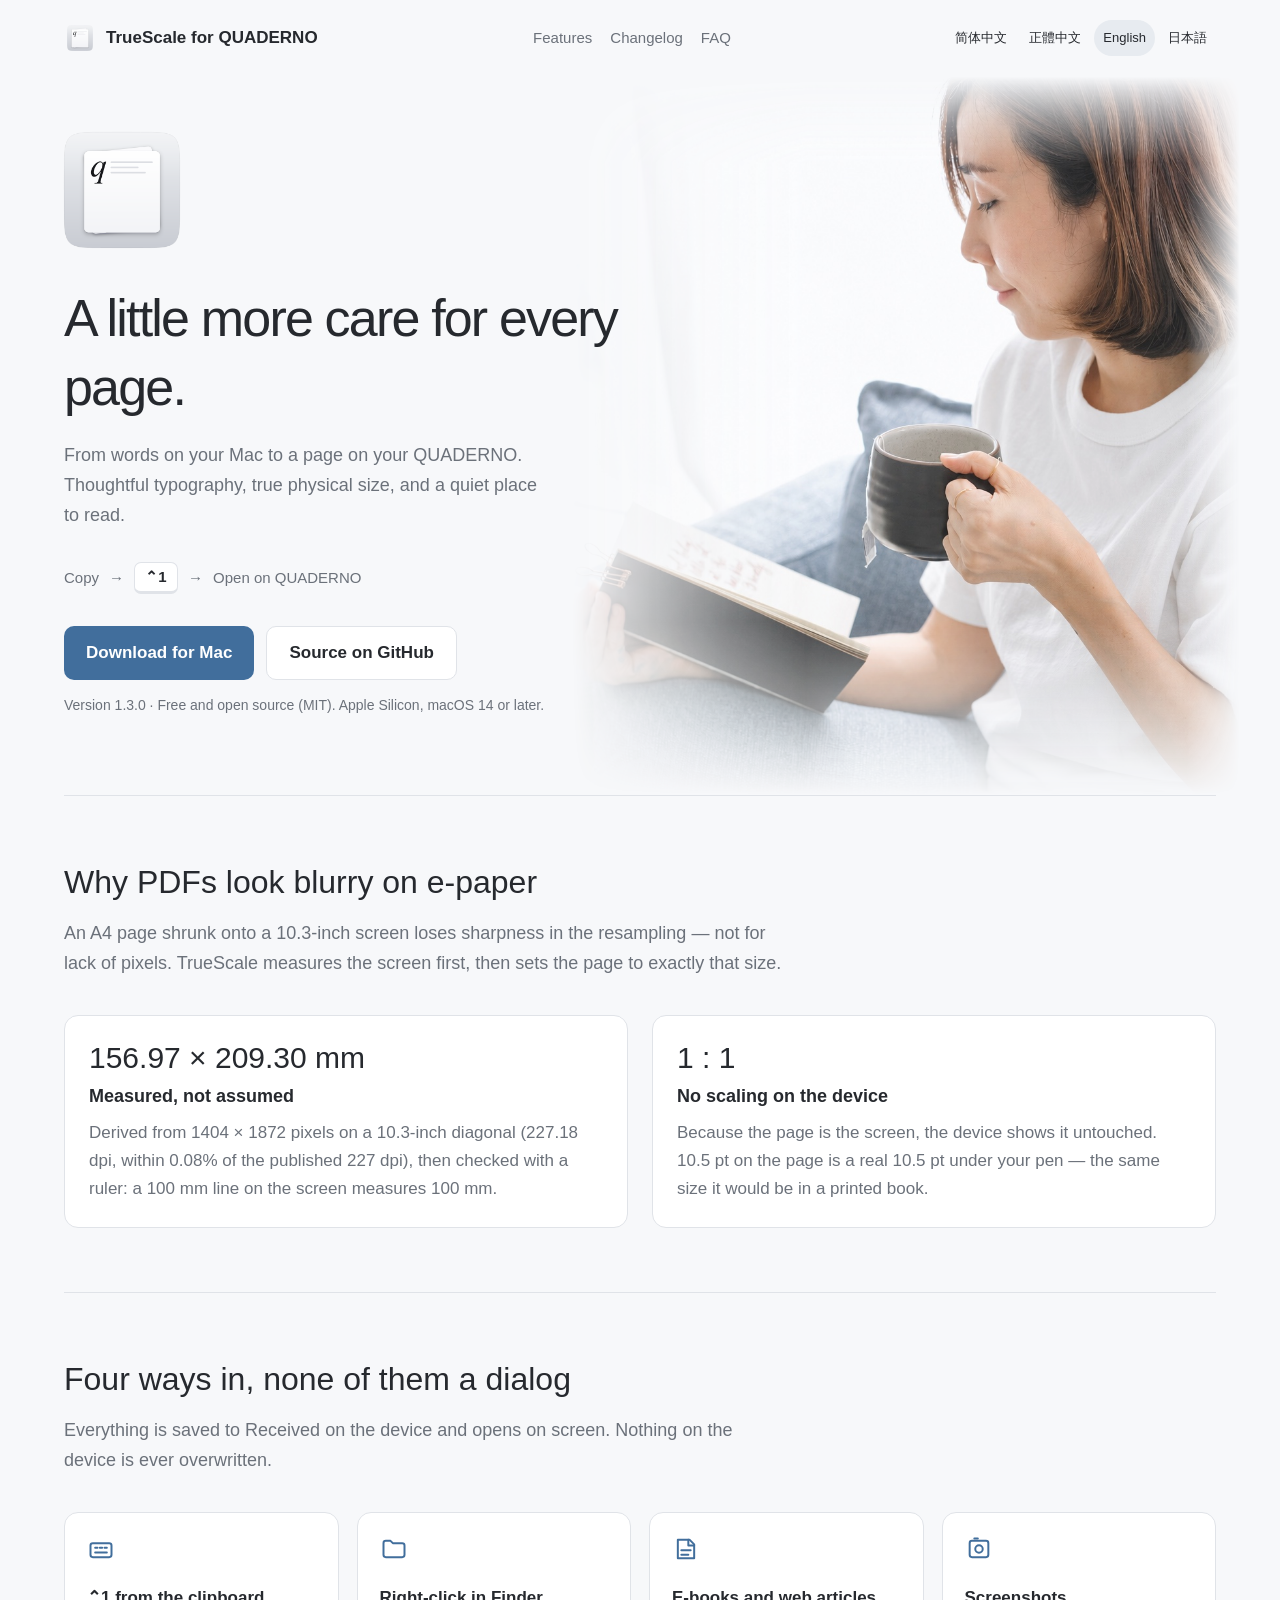
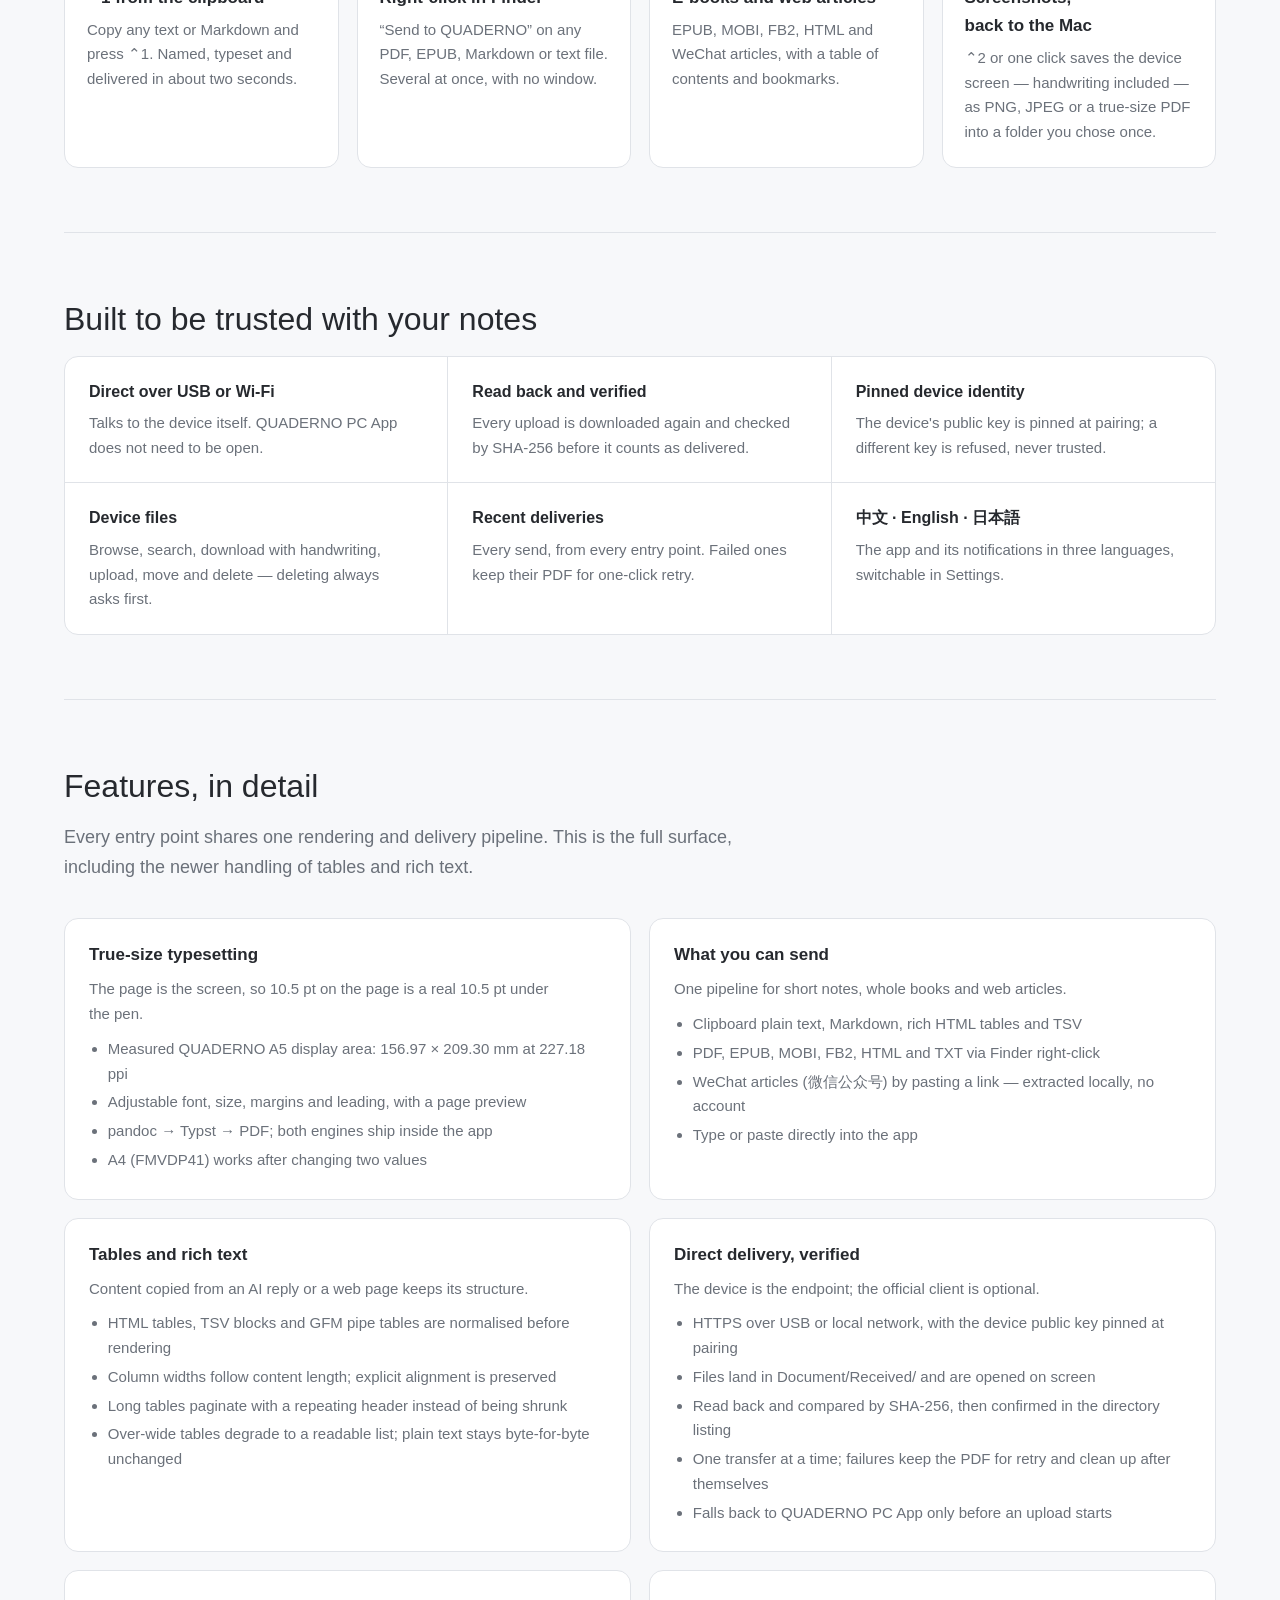
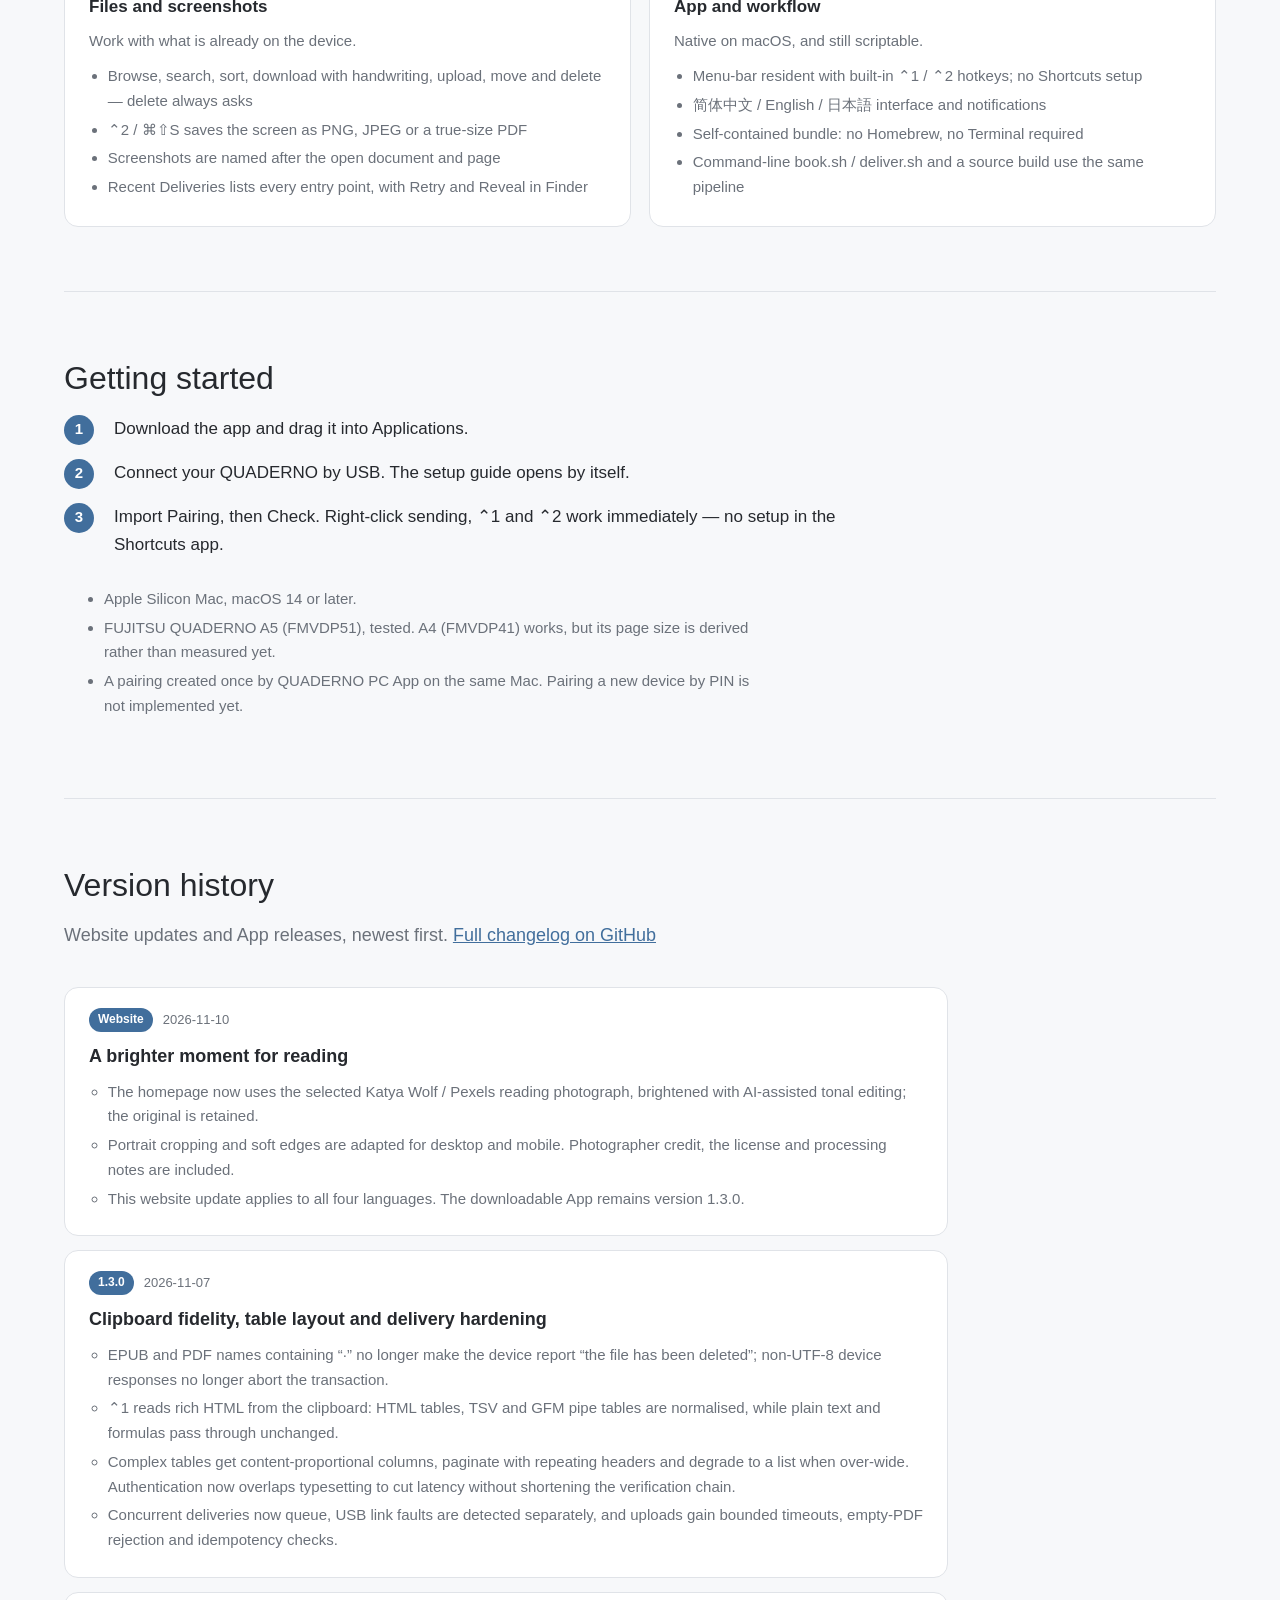
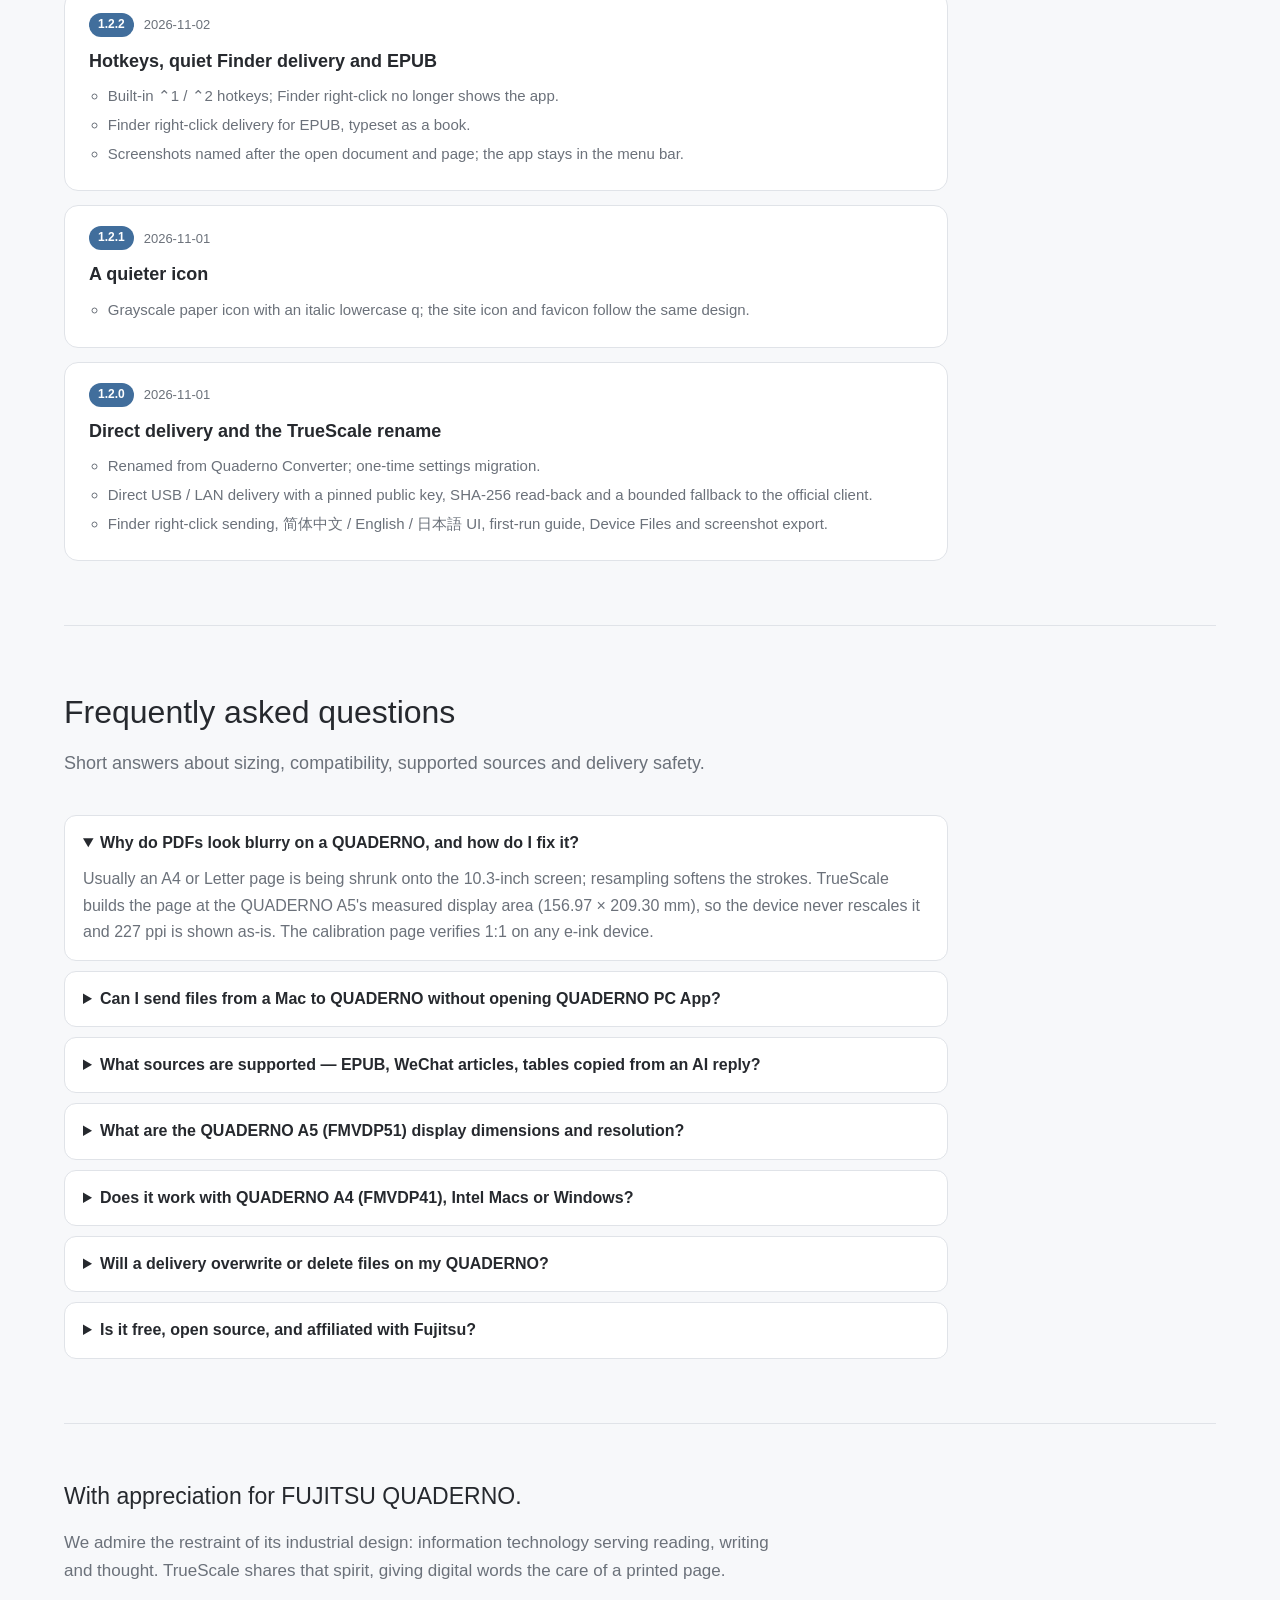
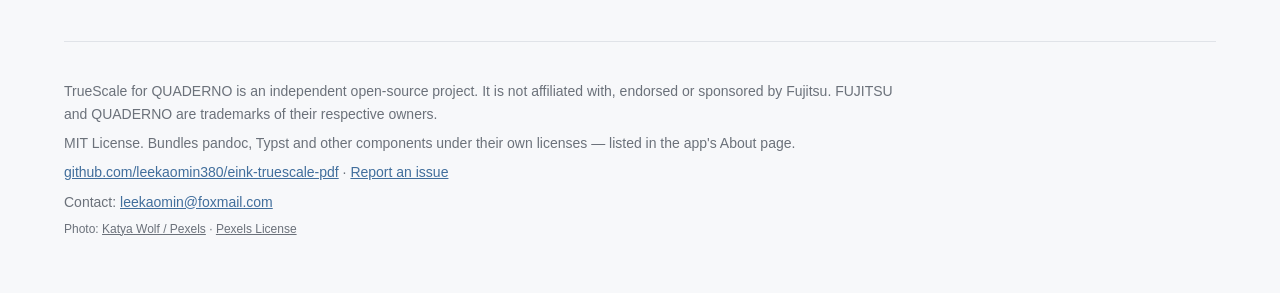
==== commit 29dbbab7: "site: brighten selected reading photo and publish website update notes Use candidate 01 by Katya Wol" ====
--- a/site/index.html
+++ b/site/index.html
@@ -8,7 +8,7 @@
 <meta name="keywords" content="QUADERNO, FUJITSU QUADERNO A5, FMVDP51, QUADERNO PDF blurry, QUADERNO true size PDF, send PDF to QUADERNO from Mac, QUADERNO EPUB to PDF, QUADERNO e-ink, e-paper typography, Markdown to PDF, macOS">
 <meta name="author" content="leekaomin">
 <meta name="robots" content="index, follow, max-snippet:-1, max-image-preview:large">
-<meta name="theme-color" content="#f6f4ee">
+<meta name="theme-color" content="#f7f8fa">
 <link rel="canonical" href="https://leekaomin380.github.io/eink-truescale-pdf/">
 <link rel="alternate" hreflang="en" href="https://leekaomin380.github.io/eink-truescale-pdf/">
 <link rel="alternate" hreflang="zh-Hans" href="https://leekaomin380.github.io/eink-truescale-pdf/zh/">
@@ -17,7 +17,7 @@
 <link rel="alternate" hreflang="ja" href="https://leekaomin380.github.io/eink-truescale-pdf/ja/">
 <link rel="alternate" hreflang="x-default" href="https://leekaomin380.github.io/eink-truescale-pdf/">
 <link rel="icon" href="assets/favicon.png">
-<link rel="stylesheet" href="assets/site.css">
+<link rel="stylesheet" href="assets/site.css?v=deddc1e0eaa4">
 <meta property="og:type" content="website">
 <meta property="og:site_name" content="TrueScale for QUADERNO">
 <meta property="og:locale" content="en_US">
@@ -66,7 +66,7 @@
       "applicationSubCategory": "E-ink / e-paper document tools",
       "operatingSystem": "macOS 14 or later (Apple Silicon)",
       "softwareVersion": "1.3.0",
-      "dateModified": "2026-11-09",
+      "dateModified": "2026-11-10",
       "isAccessibleForFree": true,
       "inLanguage": [
         "en",
@@ -190,7 +190,7 @@
 
   <main>
     <div class="hero">
-      <div class="hero-photo" aria-hidden="true"><img src="assets/reading-by-window.jpg" alt="" width="1600" height="1067" fetchpriority="high"></div>
+      <div class="hero-photo" aria-hidden="true"><img src="assets/reading-coffee-8715935-bright.jpg" alt="" width="1024" height="1536" fetchpriority="high"></div>
       <div class="hero-copy">
       <img class="hero-icon" src="assets/icon.png" alt="TrueScale" width="144" height="144">
       <h1>A little more care for every page.</h1>
@@ -302,8 +302,9 @@
     <section id="changelog">
       <div class="wrap">
         <h2>Version history</h2>
-        <p class="intro">Released versions, newest first, each linked to its GitHub Release. <a href="https://github.com/leekaomin380/eink-truescale-pdf/blob/master/CHANGELOG.md">Full changelog on GitHub</a></p>
+        <p class="intro">Website updates and App releases, newest first. <a href="https://github.com/leekaomin380/eink-truescale-pdf/blob/master/CHANGELOG.md">Full changelog on GitHub</a></p>
         <ol class="releases">
+          <li class="release"><div class="release-head"><span class="tag"><a href="https://github.com/leekaomin380/eink-truescale-pdf/blob/master/CHANGELOG.md">Website</a></span><time datetime="2026-11-10">2026-11-10</time></div><h3>A brighter moment for reading</h3><ul><li>The homepage now uses the selected Katya Wolf / Pexels reading photograph, brightened with AI-assisted tonal editing; the original is retained.</li><li>Portrait cropping and soft edges are adapted for desktop and mobile. Photographer credit, the license and processing notes are included.</li><li>This website update applies to all four languages. The downloadable App remains version 1.3.0.</li></ul></li>
           <li class="release"><div class="release-head"><span class="tag"><a href="https://github.com/leekaomin380/eink-truescale-pdf/releases/tag/v1.3.0">1.3.0</a></span><time datetime="2026-11-07">2026-11-07</time></div><h3>Clipboard fidelity, table layout and delivery hardening</h3><ul><li>EPUB and PDF names containing “·” no longer make the device report “the file has been deleted”; non-UTF-8 device responses no longer abort the transaction.</li><li>⌃1 reads rich HTML from the clipboard: HTML tables, TSV and GFM pipe tables are normalised, while plain text and formulas pass through unchanged.</li><li>Complex tables get content-proportional columns, paginate with repeating headers and degrade to a list when over-wide. Authentication now overlaps typesetting to cut latency without shortening the verification chain.</li><li>Concurrent deliveries now queue, USB link faults are detected separately, and uploads gain bounded timeouts, empty-PDF rejection and idempotency checks.</li></ul></li>
           <li class="release"><div class="release-head"><span class="tag"><a href="https://github.com/leekaomin380/eink-truescale-pdf/releases/tag/v1.2.2">1.2.2</a></span><time datetime="2026-11-02">2026-11-02</time></div><h3>Hotkeys, quiet Finder delivery and EPUB</h3><ul><li>Built-in ⌃1 / ⌃2 hotkeys; Finder right-click no longer shows the app.</li><li>Finder right-click delivery for EPUB, typeset as a book.</li><li>Screenshots named after the open document and page; the app stays in the menu bar.</li></ul></li>
           <li class="release"><div class="release-head"><span class="tag"><a href="https://github.com/leekaomin380/eink-truescale-pdf/releases/tag/v1.2.1">1.2.1</a></span><time datetime="2026-11-01">2026-11-01</time></div><h3>A quieter icon</h3><ul><li>Grayscale paper icon with an italic lowercase q; the site icon and favicon follow the same design.</li></ul></li>
@@ -338,7 +339,7 @@
     <p>MIT License. Bundles pandoc, Typst and other components under their own licenses — listed in the app&#x27;s About page.</p>
     <p><a href="https://github.com/leekaomin380/eink-truescale-pdf">github.com/leekaomin380/eink-truescale-pdf</a> · <a href="https://github.com/leekaomin380/eink-truescale-pdf/issues">Report an issue</a></p>
     <p>Contact: <a href="mailto:leekaomin@foxmail.com">leekaomin@foxmail.com</a></p>
-    <p class="photo-credit">Photo: <a href="https://www.pexels.com/photo/young-woman-reading-book-on-couch-7578223/">John Diez / Pexels</a> · <a href="https://www.pexels.com/license/">Pexels License</a></p>
+    <p class="photo-credit">Photo: <a href="https://www.pexels.com/photo/woman-reading-a-book-and-having-coffee-8715935/">Katya Wolf / Pexels</a> · <a href="https://www.pexels.com/license/">Pexels License</a></p>
   </footer>
 </div>
 
--- a/site/assets/site.css
+++ b/site/assets/site.css
@@ -50,8 +50,8 @@
 .hero { position: relative; isolation: isolate; min-height: 680px; padding: 42px 0 64px; }
 .hero-copy { position: relative; z-index: 1; width: 56%; }
 .hero-icon { display: block; width: 144px; height: 144px; margin: 0 0 22px -14px; object-fit: contain; }
-.hero-photo { position: absolute; z-index: -1; top: 0; right: -24px; width: 64%; height: 100%; overflow: hidden; opacity: .78; mask-image: linear-gradient(to right, transparent 0%, #000 35%, #000 92%, transparent 100%), linear-gradient(to bottom, transparent 0%, #000 12%, #000 76%, transparent 100%); mask-composite: intersect; }
-.hero-photo img { width: 100%; height: 100%; object-fit: cover; object-position: 64% center; filter: saturate(.18) contrast(.87); }
+.hero-photo { position: absolute; z-index: -1; top: 0; right: -24px; width: 58%; height: 100%; overflow: hidden; opacity: .94; mask-image: linear-gradient(to right, transparent 0%, #000 35%, #000 92%, transparent 100%), linear-gradient(to bottom, transparent 0%, #000 12%, #000 76%, transparent 100%); mask-composite: intersect; }
+.hero-photo img { width: 100%; height: 100%; object-fit: cover; object-position: 68% 8%; filter: none; }
 .hero h1 { font: 500 clamp(34px, 4.4vw, 52px)/1.32 var(--sans); margin: 0 0 20px; letter-spacing: -.035em; max-width: 14em; white-space: pre-line; }
 .hero p.lead { font-size: 18px; color: var(--muted); margin: 0 0 32px; max-width: 27em; }
 .flow { display: flex; align-items: center; gap: 10px; flex-wrap: wrap; font-size: 15px; color: var(--muted); margin-bottom: 32px; }
@@ -170,7 +170,7 @@
   .langs a[aria-current="page"] { background: #353b45; }
 }
 @media (max-width: 520px) {
-  .hero-photo { height: 280px; }
+  .hero-photo { height: 400px; }
   .hero h1 { font-size: 34px; }
   .brand { font-size: 15px; }
   .note { max-width: 27em; }
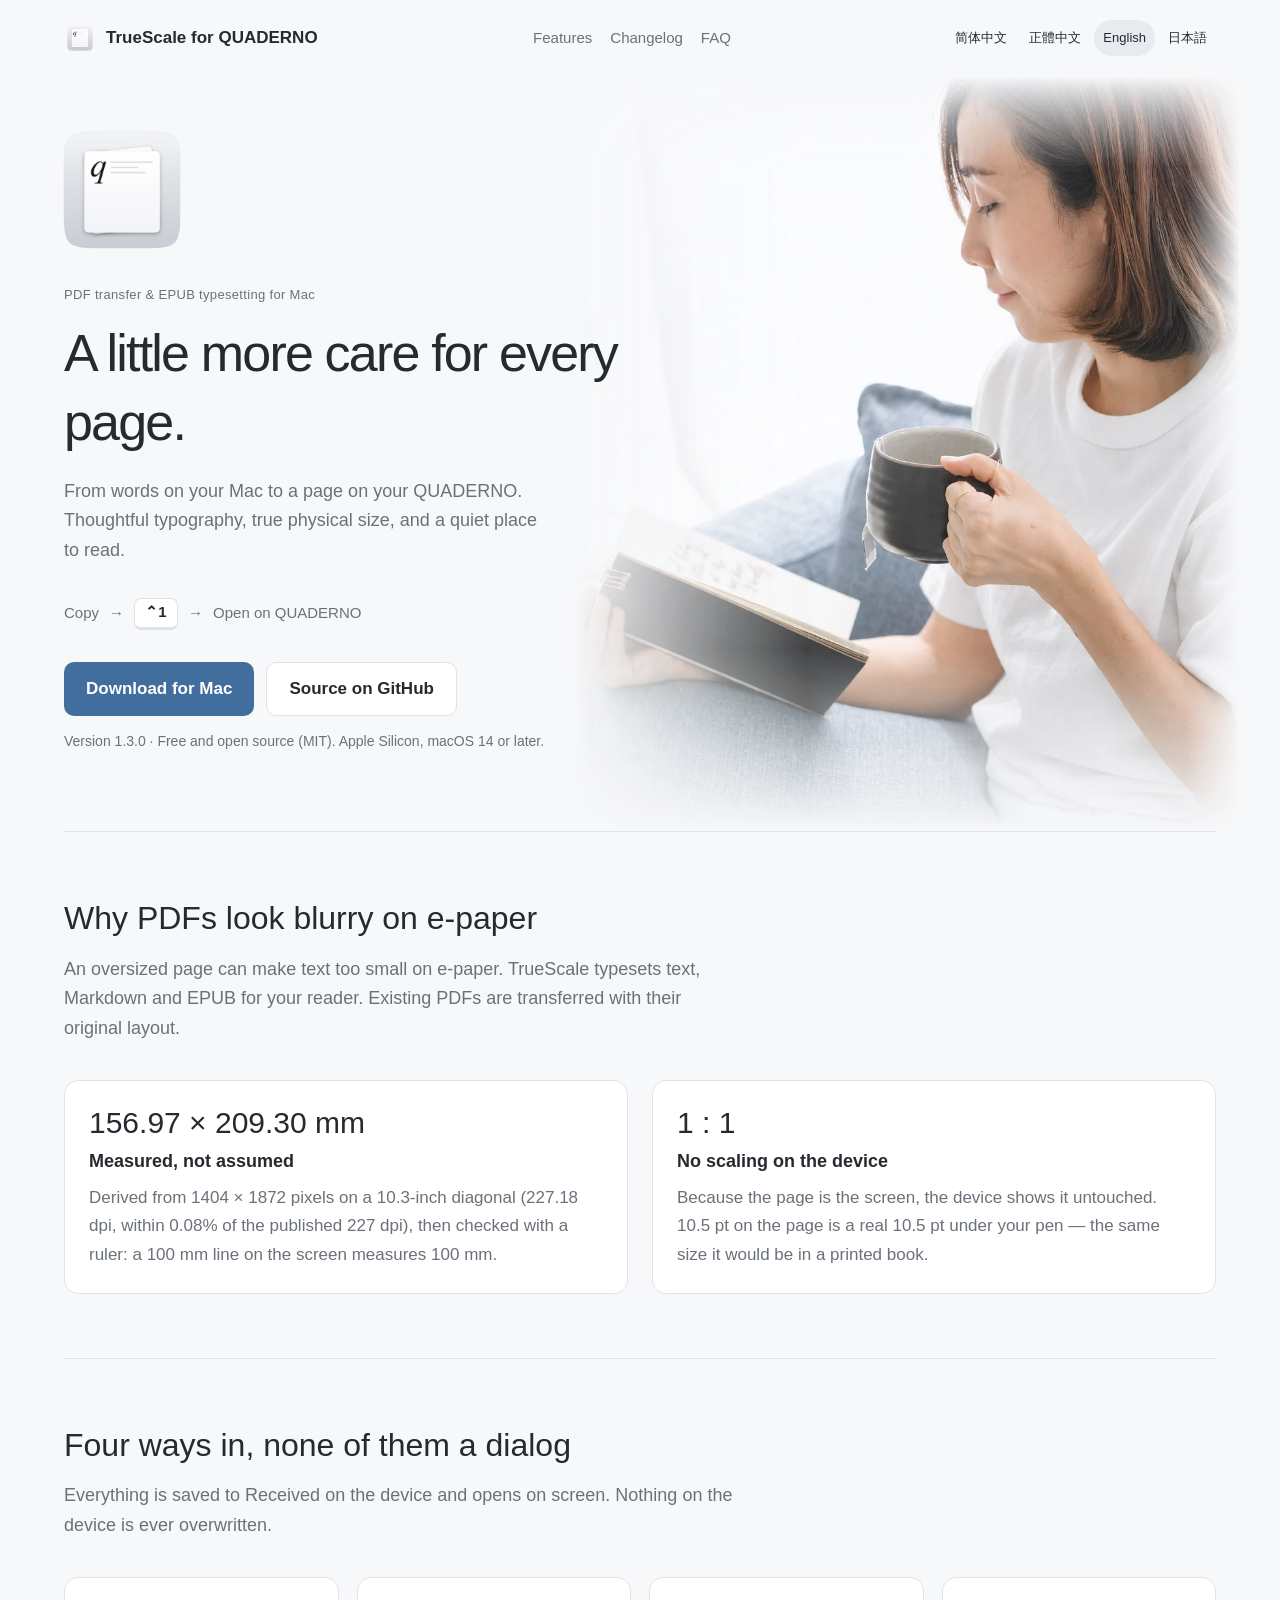
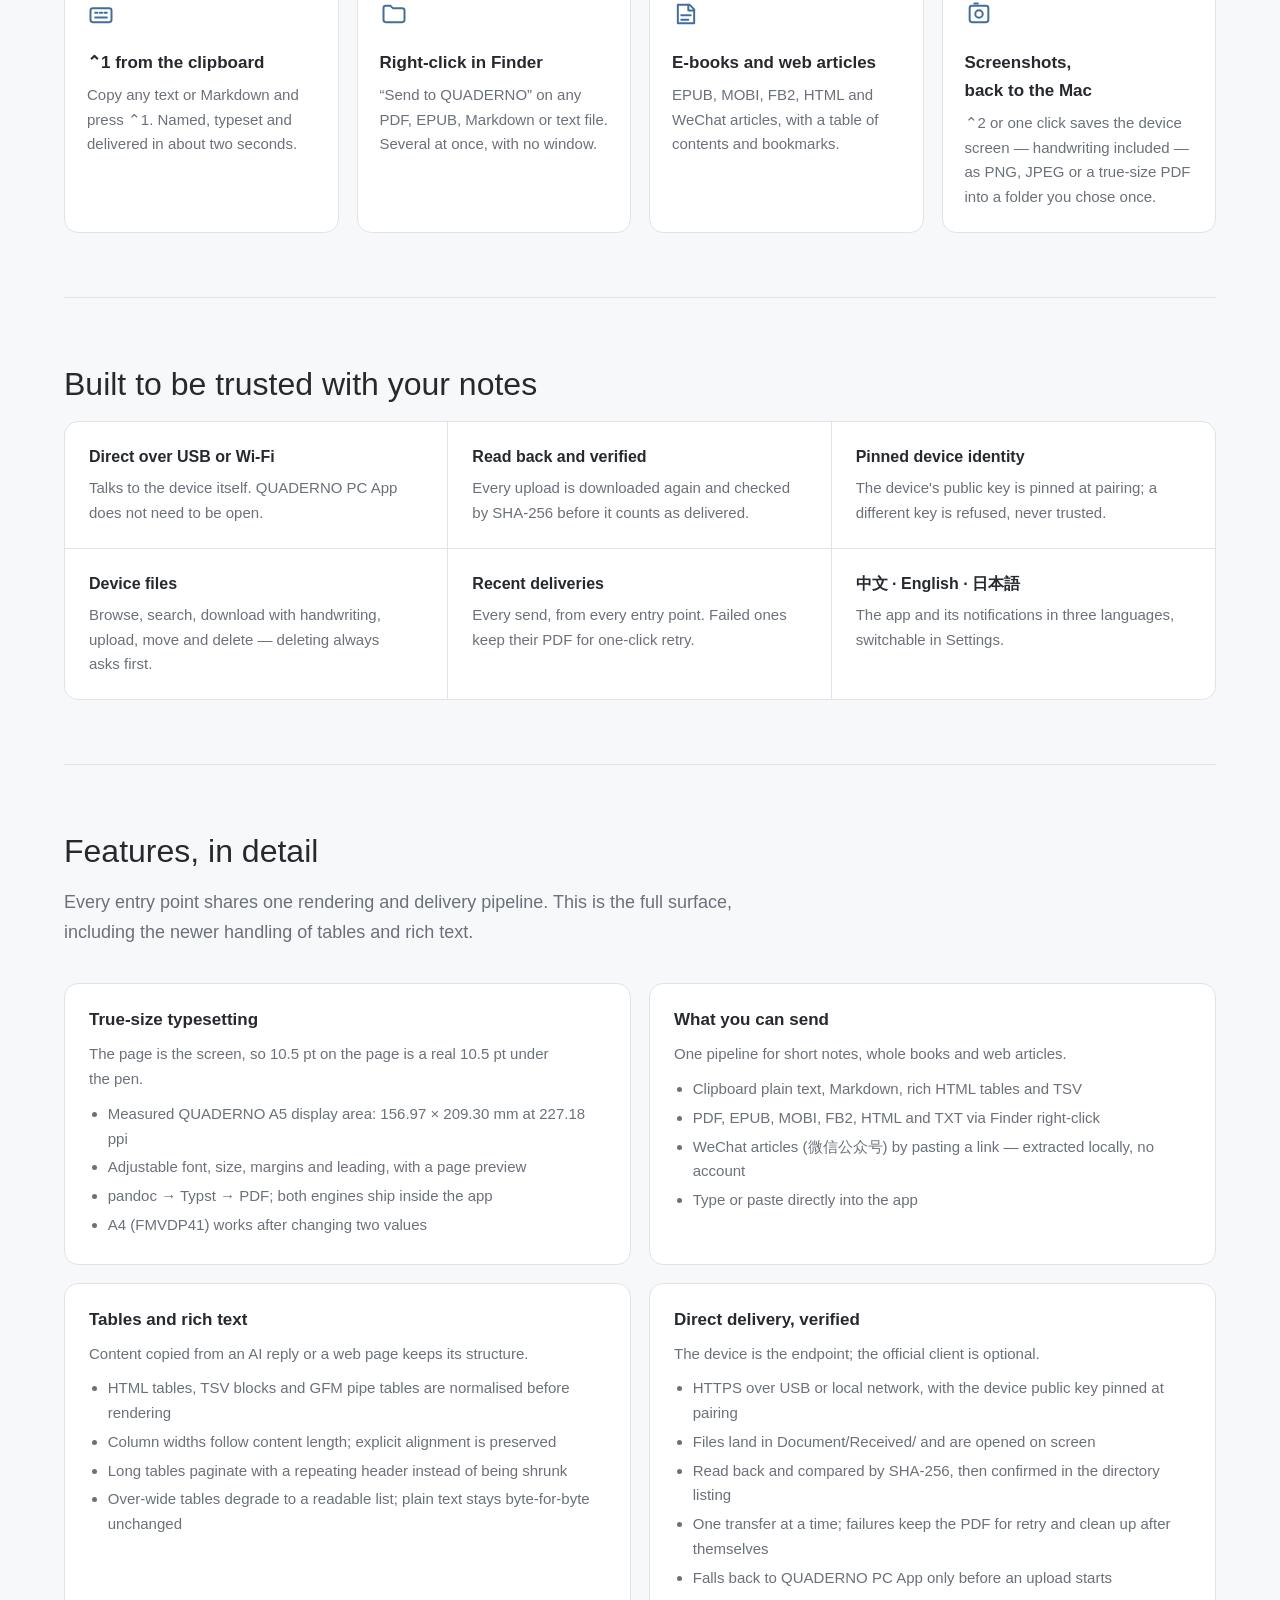
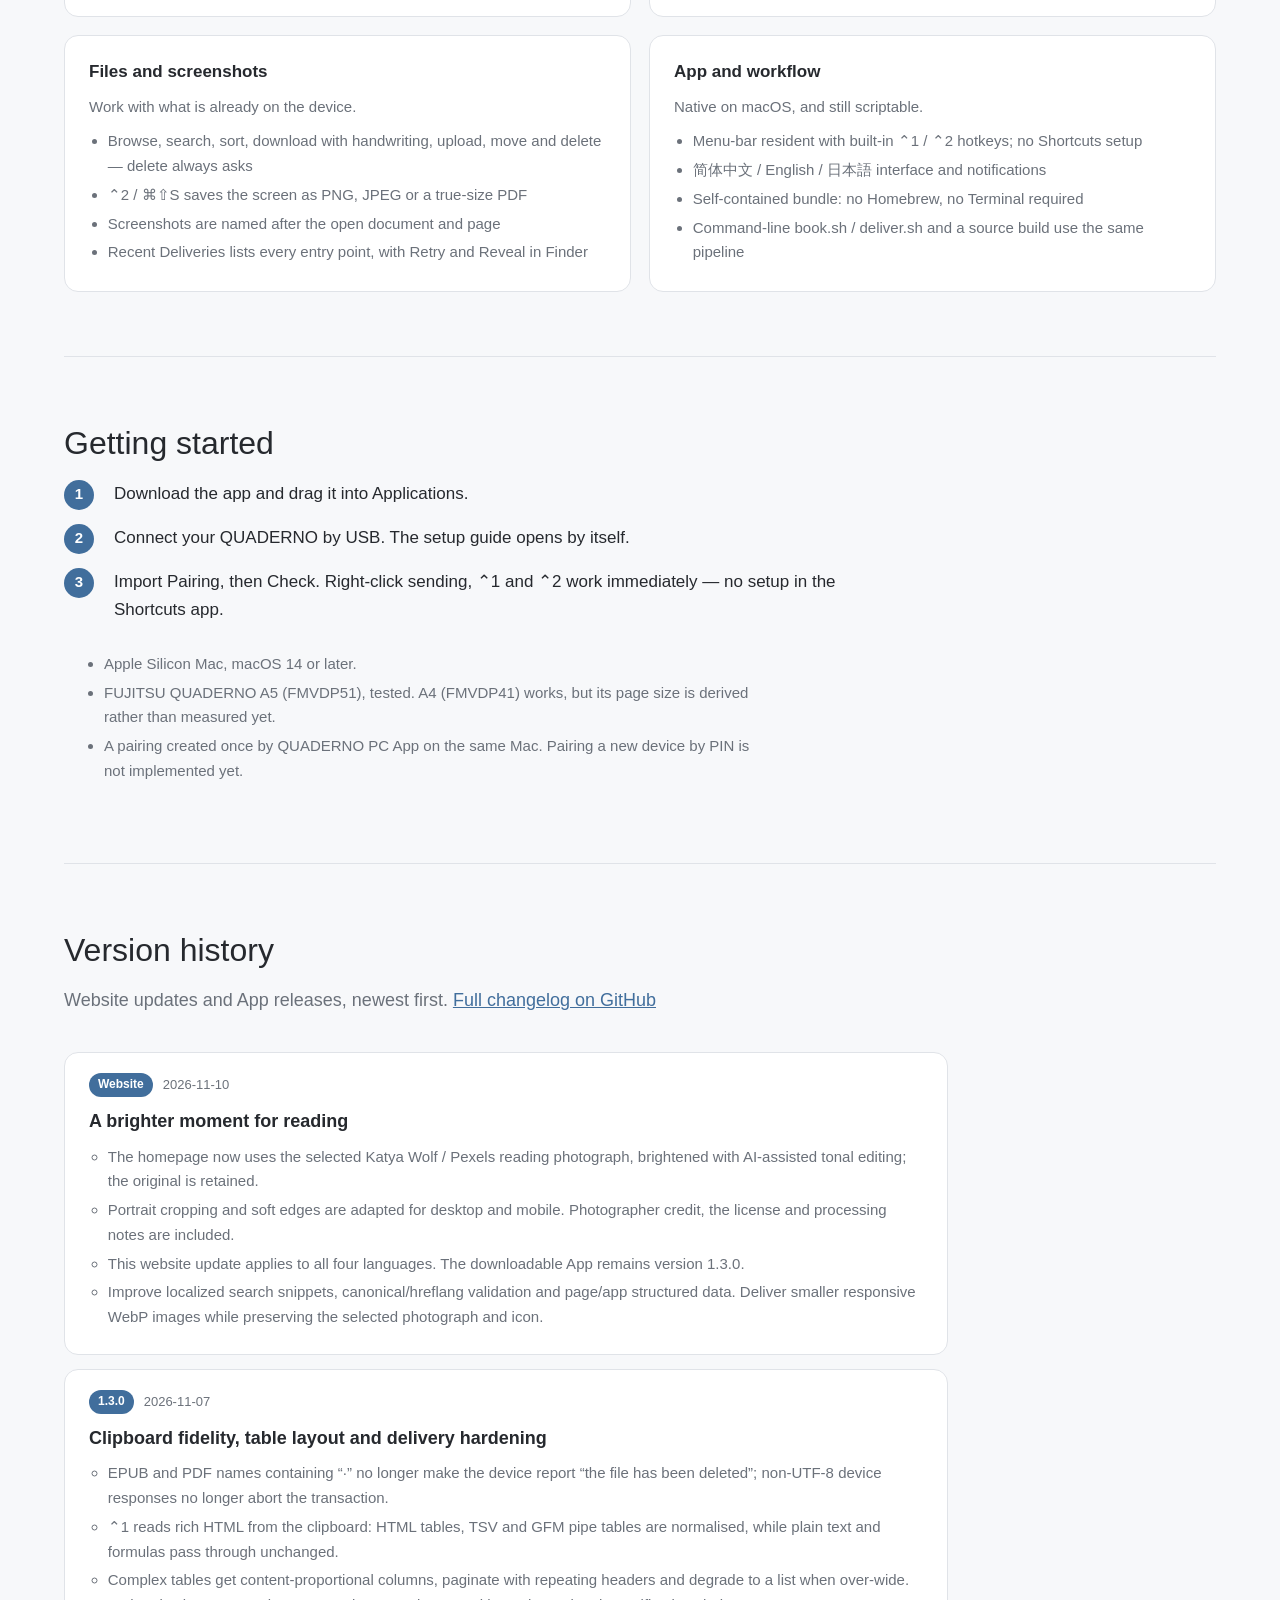
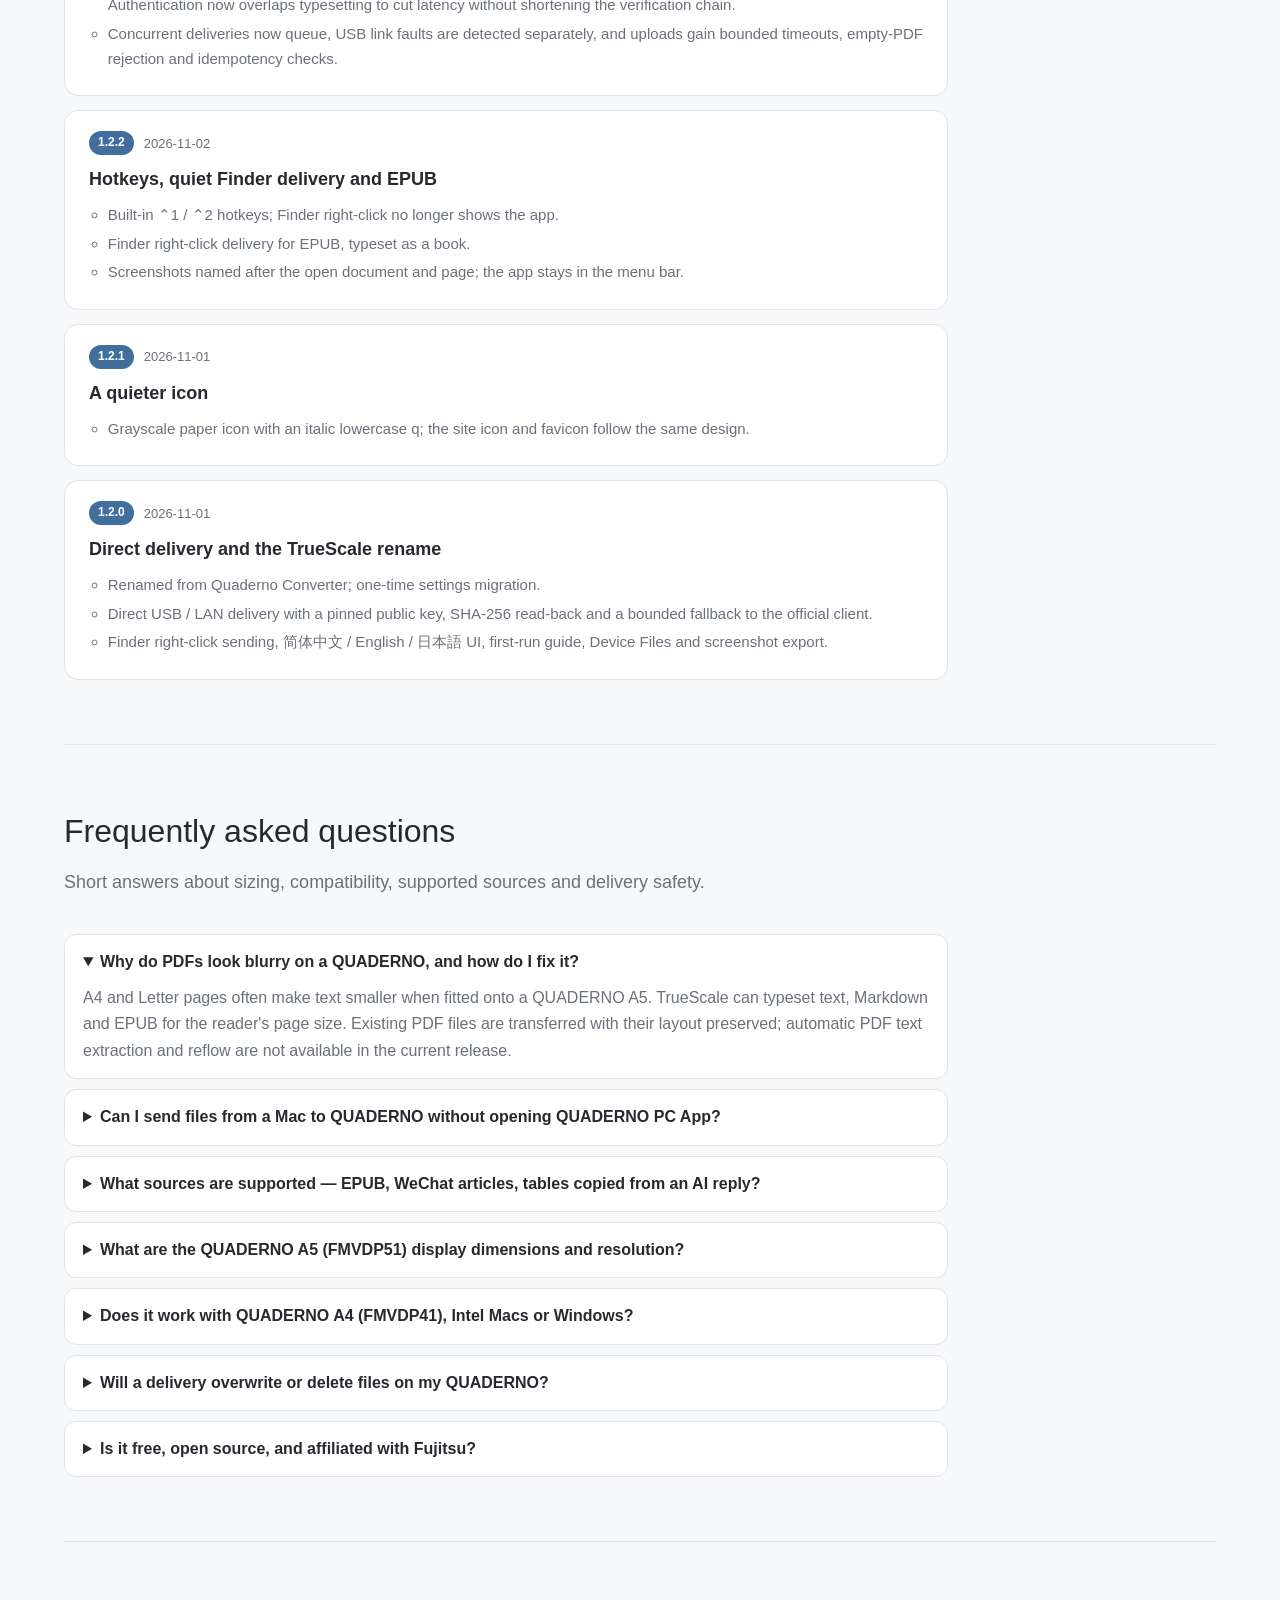
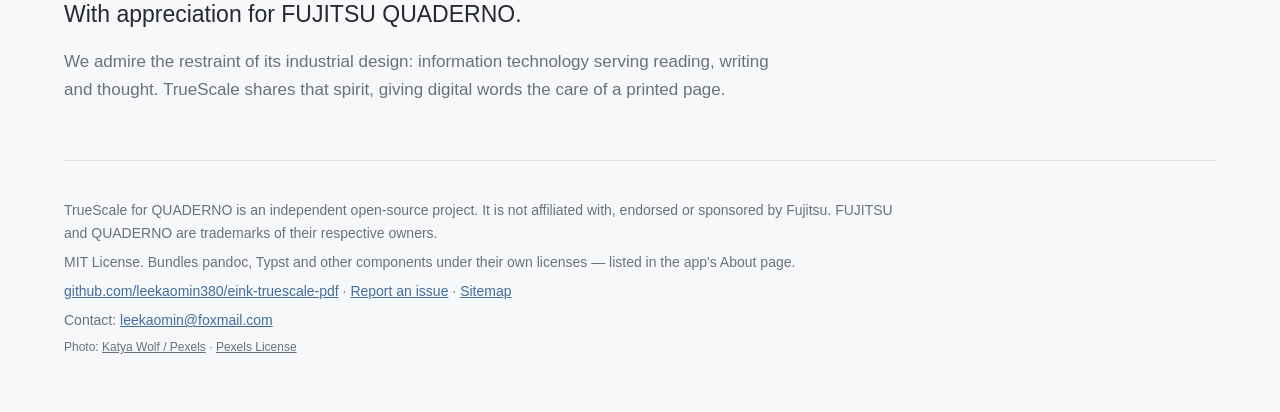
==== commit dd88206e: "site: improve multilingual SEO and first-page image performance Use accurate localized search snippe" ====
--- a/site/index.html
+++ b/site/index.html
@@ -3,11 +3,10 @@
 <head>
 <meta charset="utf-8">
 <meta name="viewport" content="width=device-width, initial-scale=1">
-<title>TrueScale for QUADERNO — 1:1 PDF, EPUB &amp; Markdown for QUADERNO A5 (Mac)</title>
-<meta name="description" content="Free open-source Mac app for FUJITSU QUADERNO: copy text and press ⌃1, or right-click a PDF/EPUB in Finder. True 1:1 page size, direct USB/Wi-Fi delivery, SHA-256 verified.">
-<meta name="keywords" content="QUADERNO, FUJITSU QUADERNO A5, FMVDP51, QUADERNO PDF blurry, QUADERNO true size PDF, send PDF to QUADERNO from Mac, QUADERNO EPUB to PDF, QUADERNO e-ink, e-paper typography, Markdown to PDF, macOS">
+<title>TrueScale for QUADERNO — Mac PDF Transfer &amp; EPUB Typesetting</title>
+<meta name="description" content="Send PDFs from Mac to FUJITSU QUADERNO over USB or Wi-Fi. Typeset EPUB, Markdown and text for e-paper. Free, open-source macOS app with verified delivery.">
 <meta name="author" content="leekaomin">
-<meta name="robots" content="index, follow, max-snippet:-1, max-image-preview:large">
+<meta name="robots" content="index, follow, max-snippet:-1, max-image-preview:large, max-video-preview:-1">
 <meta name="theme-color" content="#f7f8fa">
 <link rel="canonical" href="https://leekaomin380.github.io/eink-truescale-pdf/">
 <link rel="alternate" hreflang="en" href="https://leekaomin380.github.io/eink-truescale-pdf/">
@@ -17,23 +16,25 @@
 <link rel="alternate" hreflang="ja" href="https://leekaomin380.github.io/eink-truescale-pdf/ja/">
 <link rel="alternate" hreflang="x-default" href="https://leekaomin380.github.io/eink-truescale-pdf/">
 <link rel="icon" href="assets/favicon.png">
-<link rel="stylesheet" href="assets/site.css?v=deddc1e0eaa4">
+<link rel="stylesheet" href="assets/site.css?v=53a6158e93e2">
+<link rel="preload" as="image" type="image/webp" href="assets/reading-coffee-8715935-bright.webp" imagesrcset="assets/reading-coffee-8715935-bright-640.webp 640w, assets/reading-coffee-8715935-bright.webp 1024w" imagesizes="(max-width: 860px) calc(100vw - 32px), (max-width: 1200px) 58vw, 672px" fetchpriority="high">
+<link rel="sitemap" type="application/xml" href="sitemap.xml">
 <meta property="og:type" content="website">
 <meta property="og:site_name" content="TrueScale for QUADERNO">
 <meta property="og:locale" content="en_US">
 <meta property="og:locale:alternate" content="zh_CN">
 <meta property="og:locale:alternate" content="zh_TW">
 <meta property="og:locale:alternate" content="ja_JP">
-<meta property="og:title" content="TrueScale for QUADERNO — 1:1 PDF, EPUB &amp; Markdown for QUADERNO A5 (Mac)">
-<meta property="og:description" content="Typeset for the page you hold. Copy text, press ⌃1, and it opens on your QUADERNO.">
+<meta property="og:title" content="TrueScale for QUADERNO — Mac PDF Transfer &amp; EPUB Typesetting">
+<meta property="og:description" content="Send PDFs from Mac to FUJITSU QUADERNO over USB or Wi-Fi. Typeset EPUB, Markdown and text for e-paper. Free, open-source macOS app with verified delivery.">
 <meta property="og:url" content="https://leekaomin380.github.io/eink-truescale-pdf/">
 <meta property="og:image" content="https://leekaomin380.github.io/eink-truescale-pdf/assets/og-card.png">
 <meta property="og:image:width" content="1200">
 <meta property="og:image:height" content="630">
 <meta property="og:image:alt" content="TrueScale for QUADERNO — a QUADERNO A5 page typeset at true physical size">
 <meta name="twitter:card" content="summary_large_image">
-<meta name="twitter:title" content="TrueScale for QUADERNO — 1:1 PDF, EPUB &amp; Markdown for QUADERNO A5 (Mac)">
-<meta name="twitter:description" content="Typeset for the page you hold. Copy text, press ⌃1, and it opens on your QUADERNO.">
+<meta name="twitter:title" content="TrueScale for QUADERNO — Mac PDF Transfer &amp; EPUB Typesetting">
+<meta name="twitter:description" content="Send PDFs from Mac to FUJITSU QUADERNO over USB or Wi-Fi. Typeset EPUB, Markdown and text for e-paper. Free, open-source macOS app with verified delivery.">
 <meta name="twitter:image" content="https://leekaomin380.github.io/eink-truescale-pdf/assets/og-card.png">
 <script type="application/ld+json">
 {
@@ -66,19 +67,18 @@
       "applicationSubCategory": "E-ink / e-paper document tools",
       "operatingSystem": "macOS 14 or later (Apple Silicon)",
       "softwareVersion": "1.3.0",
-      "dateModified": "2026-11-10",
+      "dateModified": "2026-11-07",
       "isAccessibleForFree": true,
       "inLanguage": [
         "en",
         "zh-Hans",
-        "zh-Hant",
         "ja"
       ],
       "license": "https://github.com/leekaomin380/eink-truescale-pdf/blob/master/LICENSE",
+      "releaseNotes": "https://github.com/leekaomin380/eink-truescale-pdf/releases/tag/v1.3.0",
       "downloadUrl": "https://github.com/leekaomin380/eink-truescale-pdf/releases/latest",
       "installUrl": "https://github.com/leekaomin380/eink-truescale-pdf/releases/latest",
       "image": "https://leekaomin380.github.io/eink-truescale-pdf/assets/icon.png",
-      "screenshot": "https://leekaomin380.github.io/eink-truescale-pdf/assets/device-page.png",
       "featureList": [
         "True-size typesetting",
         "What you can send",
@@ -105,6 +105,30 @@
       ]
     },
     {
+      "@type": "WebPage",
+      "@id": "https://leekaomin380.github.io/eink-truescale-pdf/#webpage",
+      "url": "https://leekaomin380.github.io/eink-truescale-pdf/",
+      "name": "TrueScale for QUADERNO — Mac PDF Transfer & EPUB Typesetting",
+      "description": "Send PDFs from Mac to FUJITSU QUADERNO over USB or Wi-Fi. Typeset EPUB, Markdown and text for e-paper. Free, open-source macOS app with verified delivery.",
+      "inLanguage": "en",
+      "isPartOf": {
+        "@id": "https://leekaomin380.github.io/eink-truescale-pdf/#website"
+      },
+      "mainEntity": {
+        "@id": "https://leekaomin380.github.io/eink-truescale-pdf/#app"
+      },
+      "hasPart": {
+        "@id": "https://leekaomin380.github.io/eink-truescale-pdf/#faq"
+      },
+      "dateModified": "2026-11-10",
+      "primaryImageOfPage": {
+        "@type": "ImageObject",
+        "url": "https://leekaomin380.github.io/eink-truescale-pdf/assets/og-card.png",
+        "width": 1200,
+        "height": 630
+      }
+    },
+    {
       "@type": "FAQPage",
       "@id": "https://leekaomin380.github.io/eink-truescale-pdf/#faq",
       "inLanguage": "en",
@@ -114,7 +138,7 @@
           "name": "Why do PDFs look blurry on a QUADERNO, and how do I fix it?",
           "acceptedAnswer": {
             "@type": "Answer",
-            "text": "Usually an A4 or Letter page is being shrunk onto the 10.3-inch screen; resampling softens the strokes. TrueScale builds the page at the QUADERNO A5's measured display area (156.97 × 209.30 mm), so the device never rescales it and 227 ppi is shown as-is. The calibration page verifies 1:1 on any e-ink device."
+            "text": "A4 and Letter pages often make text smaller when fitted onto a QUADERNO A5. TrueScale can typeset text, Markdown and EPUB for the reader's page size. Existing PDF files are transferred with their layout preserved; automatic PDF text extraction and reflow are not available in the current release."
           }
         },
         {
@@ -174,7 +198,7 @@
 <body>
 <div class="wrap">
   <header>
-    <a class="brand" href="index.html"><img src="assets/icon.png" alt="" width="32" height="32"><span>TrueScale for QUADERNO</span></a>
+    <a class="brand" href="index.html"><img src="assets/favicon.png" alt="" width="32" height="32"><span>TrueScale for QUADERNO</span></a>
     <nav class="topnav" aria-label="Sections">
       <a href="#features">Features</a>
       <a href="#changelog">Changelog</a>
@@ -190,9 +214,13 @@
 
   <main>
     <div class="hero">
-      <div class="hero-photo" aria-hidden="true"><img src="assets/reading-coffee-8715935-bright.jpg" alt="" width="1024" height="1536" fetchpriority="high"></div>
+      <div class="hero-photo" aria-hidden="true"><picture>
+        <source type="image/webp" srcset="assets/reading-coffee-8715935-bright-640.webp 640w, assets/reading-coffee-8715935-bright.webp 1024w" sizes="(max-width: 860px) calc(100vw - 32px), (max-width: 1200px) 58vw, 672px">
+        <img src="assets/reading-coffee-8715935-bright.jpg" alt="" width="1024" height="1536" fetchpriority="high" decoding="async">
+      </picture></div>
       <div class="hero-copy">
-      <img class="hero-icon" src="assets/icon.png" alt="TrueScale" width="144" height="144">
+      <img class="hero-icon" src="assets/icon-384.webp" srcset="assets/icon-192.webp 192w, assets/icon-384.webp 384w" sizes="(max-width: 860px) 112px, 144px" alt="TrueScale" width="144" height="144">
+      <p class="product-label">PDF transfer &amp; EPUB typesetting for Mac</p>
       <h1>A little more care for every page.</h1>
       <p class="lead">From words on your Mac to a page on your QUADERNO. Thoughtful typography, true physical size, and a quiet place to read.</p>
       <div class="flow" aria-hidden="true">
@@ -209,7 +237,7 @@
     <section id="why">
       <div class="wrap">
         <h2>Why PDFs look blurry on e-paper</h2>
-        <p class="intro">An A4 page shrunk onto a 10.3-inch screen loses sharpness in the resampling — not for lack of pixels. TrueScale measures the screen first, then sets the page to exactly that size.</p>
+        <p class="intro">An oversized page can make text too small on e-paper. TrueScale typesets text, Markdown and EPUB for your reader. Existing PDFs are transferred with their original layout.</p>
         <div class="why">
           <div class="panel">
             <div class="figure">156.97 × 209.30 mm</div>
@@ -304,7 +332,7 @@
         <h2>Version history</h2>
         <p class="intro">Website updates and App releases, newest first. <a href="https://github.com/leekaomin380/eink-truescale-pdf/blob/master/CHANGELOG.md">Full changelog on GitHub</a></p>
         <ol class="releases">
-          <li class="release"><div class="release-head"><span class="tag"><a href="https://github.com/leekaomin380/eink-truescale-pdf/blob/master/CHANGELOG.md">Website</a></span><time datetime="2026-11-10">2026-11-10</time></div><h3>A brighter moment for reading</h3><ul><li>The homepage now uses the selected Katya Wolf / Pexels reading photograph, brightened with AI-assisted tonal editing; the original is retained.</li><li>Portrait cropping and soft edges are adapted for desktop and mobile. Photographer credit, the license and processing notes are included.</li><li>This website update applies to all four languages. The downloadable App remains version 1.3.0.</li></ul></li>
+          <li class="release"><div class="release-head"><span class="tag"><a href="https://github.com/leekaomin380/eink-truescale-pdf/blob/master/CHANGELOG.md">Website</a></span><time datetime="2026-11-10">2026-11-10</time></div><h3>A brighter moment for reading</h3><ul><li>The homepage now uses the selected Katya Wolf / Pexels reading photograph, brightened with AI-assisted tonal editing; the original is retained.</li><li>Portrait cropping and soft edges are adapted for desktop and mobile. Photographer credit, the license and processing notes are included.</li><li>This website update applies to all four languages. The downloadable App remains version 1.3.0.</li><li>Improve localized search snippets, canonical/hreflang validation and page/app structured data. Deliver smaller responsive WebP images while preserving the selected photograph and icon.</li></ul></li>
           <li class="release"><div class="release-head"><span class="tag"><a href="https://github.com/leekaomin380/eink-truescale-pdf/releases/tag/v1.3.0">1.3.0</a></span><time datetime="2026-11-07">2026-11-07</time></div><h3>Clipboard fidelity, table layout and delivery hardening</h3><ul><li>EPUB and PDF names containing “·” no longer make the device report “the file has been deleted”; non-UTF-8 device responses no longer abort the transaction.</li><li>⌃1 reads rich HTML from the clipboard: HTML tables, TSV and GFM pipe tables are normalised, while plain text and formulas pass through unchanged.</li><li>Complex tables get content-proportional columns, paginate with repeating headers and degrade to a list when over-wide. Authentication now overlaps typesetting to cut latency without shortening the verification chain.</li><li>Concurrent deliveries now queue, USB link faults are detected separately, and uploads gain bounded timeouts, empty-PDF rejection and idempotency checks.</li></ul></li>
           <li class="release"><div class="release-head"><span class="tag"><a href="https://github.com/leekaomin380/eink-truescale-pdf/releases/tag/v1.2.2">1.2.2</a></span><time datetime="2026-11-02">2026-11-02</time></div><h3>Hotkeys, quiet Finder delivery and EPUB</h3><ul><li>Built-in ⌃1 / ⌃2 hotkeys; Finder right-click no longer shows the app.</li><li>Finder right-click delivery for EPUB, typeset as a book.</li><li>Screenshots named after the open document and page; the app stays in the menu bar.</li></ul></li>
           <li class="release"><div class="release-head"><span class="tag"><a href="https://github.com/leekaomin380/eink-truescale-pdf/releases/tag/v1.2.1">1.2.1</a></span><time datetime="2026-11-01">2026-11-01</time></div><h3>A quieter icon</h3><ul><li>Grayscale paper icon with an italic lowercase q; the site icon and favicon follow the same design.</li></ul></li>
@@ -318,7 +346,7 @@
         <h2>Frequently asked questions</h2>
         <p class="intro">Short answers about sizing, compatibility, supported sources and delivery safety.</p>
         <div class="faq">
-          <details class="qa" open><summary>Why do PDFs look blurry on a QUADERNO, and how do I fix it?</summary><p>Usually an A4 or Letter page is being shrunk onto the 10.3-inch screen; resampling softens the strokes. TrueScale builds the page at the QUADERNO A5&#x27;s measured display area (156.97 × 209.30 mm), so the device never rescales it and 227 ppi is shown as-is. The calibration page verifies 1:1 on any e-ink device.</p></details>
+          <details class="qa" open><summary>Why do PDFs look blurry on a QUADERNO, and how do I fix it?</summary><p>A4 and Letter pages often make text smaller when fitted onto a QUADERNO A5. TrueScale can typeset text, Markdown and EPUB for the reader&#x27;s page size. Existing PDF files are transferred with their layout preserved; automatic PDF text extraction and reflow are not available in the current release.</p></details>
           <details class="qa"><summary>Can I send files from a Mac to QUADERNO without opening QUADERNO PC App?</summary><p>Yes. TrueScale talks to the device over HTTPS on USB or the local network, reusing a pairing imported once from the official app. After that the official client does not need to run. If the direct link is unavailable before an upload starts and the official app happens to be running, delivery falls back to its print queue.</p></details>
           <details class="qa"><summary>What sources are supported — EPUB, WeChat articles, tables copied from an AI reply?</summary><p>Plain text, Markdown and rich HTML from the clipboard; PDF, EPUB, MOBI, FB2, HTML and TXT files from Finder; WeChat Official Account (微信公众号) articles by link; and text typed into the app. Tables copied from an AI reply are normalised from HTML, TSV or GFM pipe form, with column widths and alignment preserved. WeChat extraction runs locally on the Mac.</p></details>
           <details class="qa"><summary>What are the QUADERNO A5 (FMVDP51) display dimensions and resolution?</summary><p>10.3 inches diagonal, 1404 × 1872 pixels, 227.18 ppi, with a display area of 156.97 × 209.30 mm. A 100 mm line drawn on the screen measures 100 mm with a ruler. The downloadable calibration page lets you check the same 1:1 behaviour on any reader.</p></details>
@@ -337,7 +365,7 @@
   <footer>
     <p>TrueScale for QUADERNO is an independent open-source project. It is not affiliated with, endorsed or sponsored by Fujitsu. FUJITSU and QUADERNO are trademarks of their respective owners.</p>
     <p>MIT License. Bundles pandoc, Typst and other components under their own licenses — listed in the app&#x27;s About page.</p>
-    <p><a href="https://github.com/leekaomin380/eink-truescale-pdf">github.com/leekaomin380/eink-truescale-pdf</a> · <a href="https://github.com/leekaomin380/eink-truescale-pdf/issues">Report an issue</a></p>
+    <p><a href="https://github.com/leekaomin380/eink-truescale-pdf">github.com/leekaomin380/eink-truescale-pdf</a> · <a href="https://github.com/leekaomin380/eink-truescale-pdf/issues">Report an issue</a> · <a href="sitemap.xml">Sitemap</a></p>
     <p>Contact: <a href="mailto:leekaomin@foxmail.com">leekaomin@foxmail.com</a></p>
     <p class="photo-credit">Photo: <a href="https://www.pexels.com/photo/woman-reading-a-book-and-having-coffee-8715935/">Katya Wolf / Pexels</a> · <a href="https://www.pexels.com/license/">Pexels License</a></p>
   </footer>
--- a/site/assets/site.css
+++ b/site/assets/site.css
@@ -180,3 +180,7 @@
 @media (prefers-reduced-motion: reduce) {
   *, *::before, *::after { transition: none !important; scroll-behavior: auto !important; }
 }
+
+/* The product description remains visible to readers and crawlers. */
+.product-label { font-size: 13px; color: var(--muted); letter-spacing: .025em; margin: 0 0 14px; max-width: 38em; }
+.hero-photo picture { display: block; width: 100%; height: 100%; }
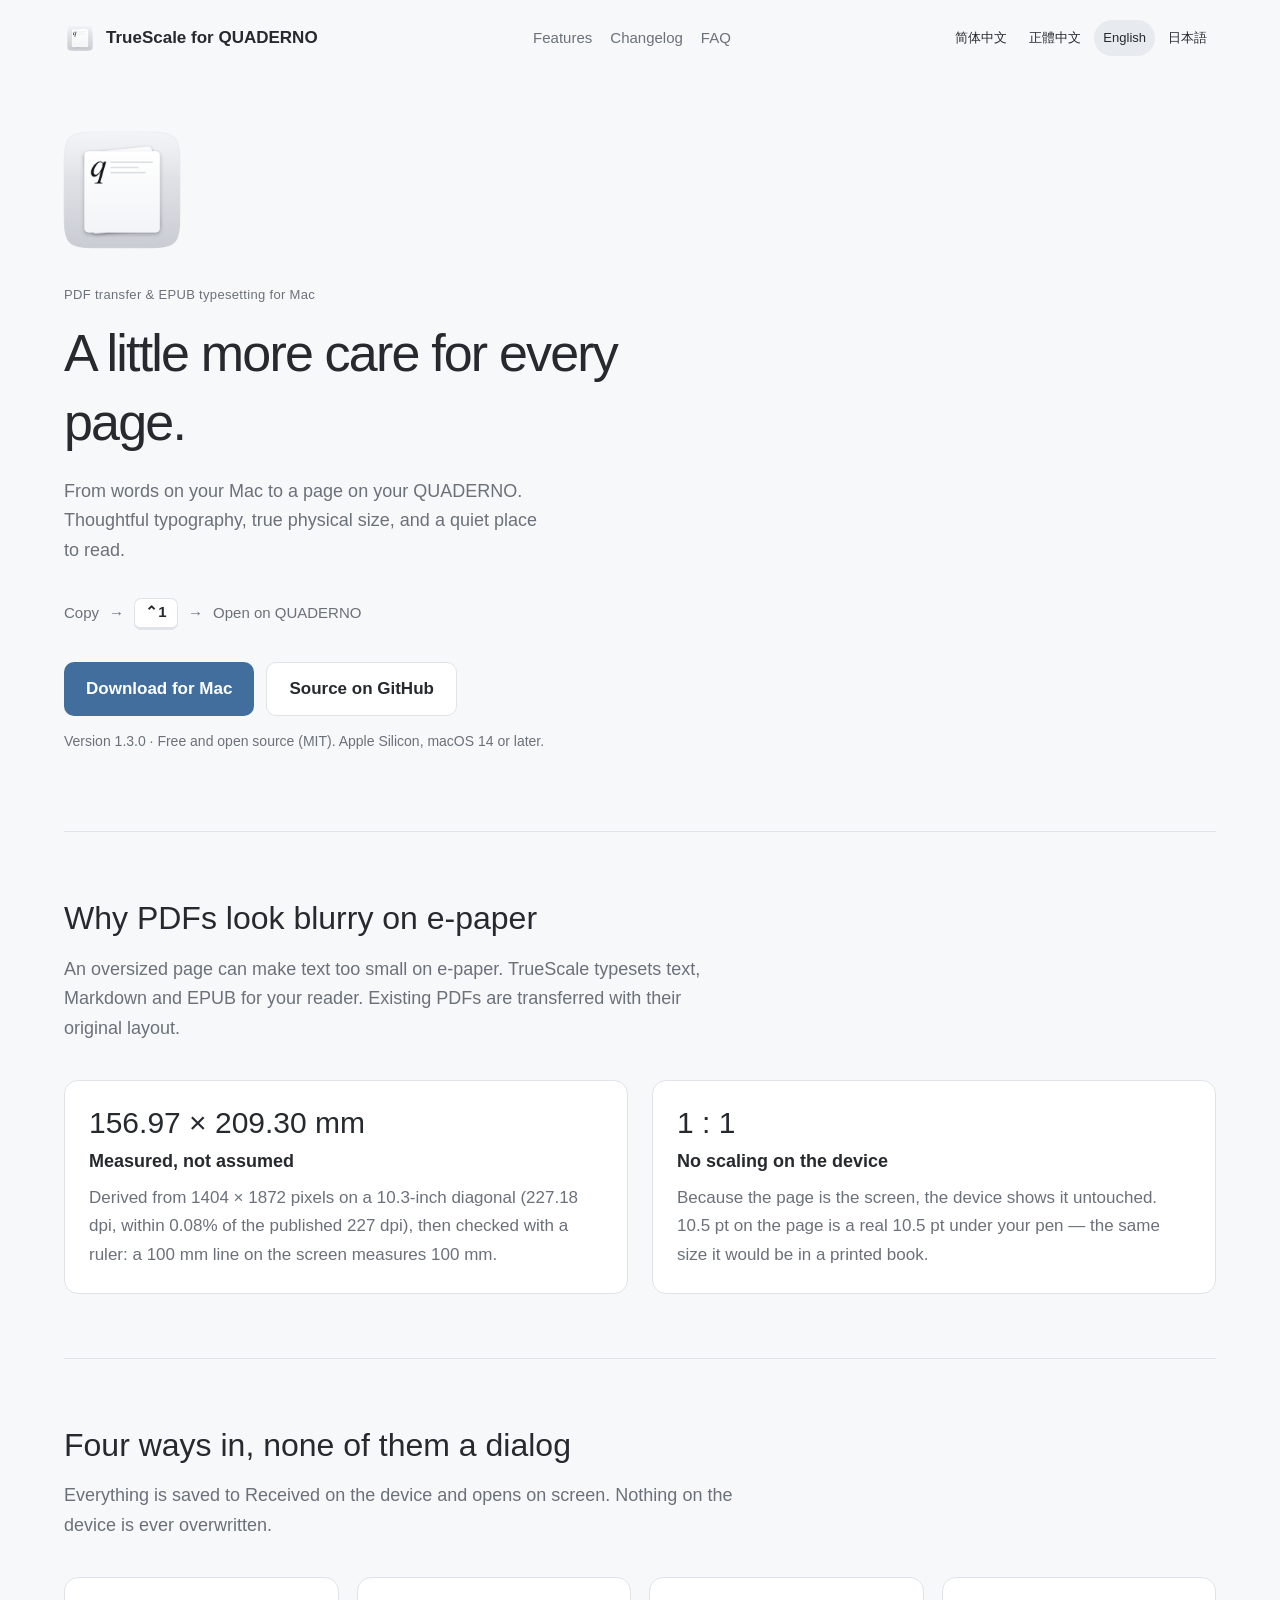
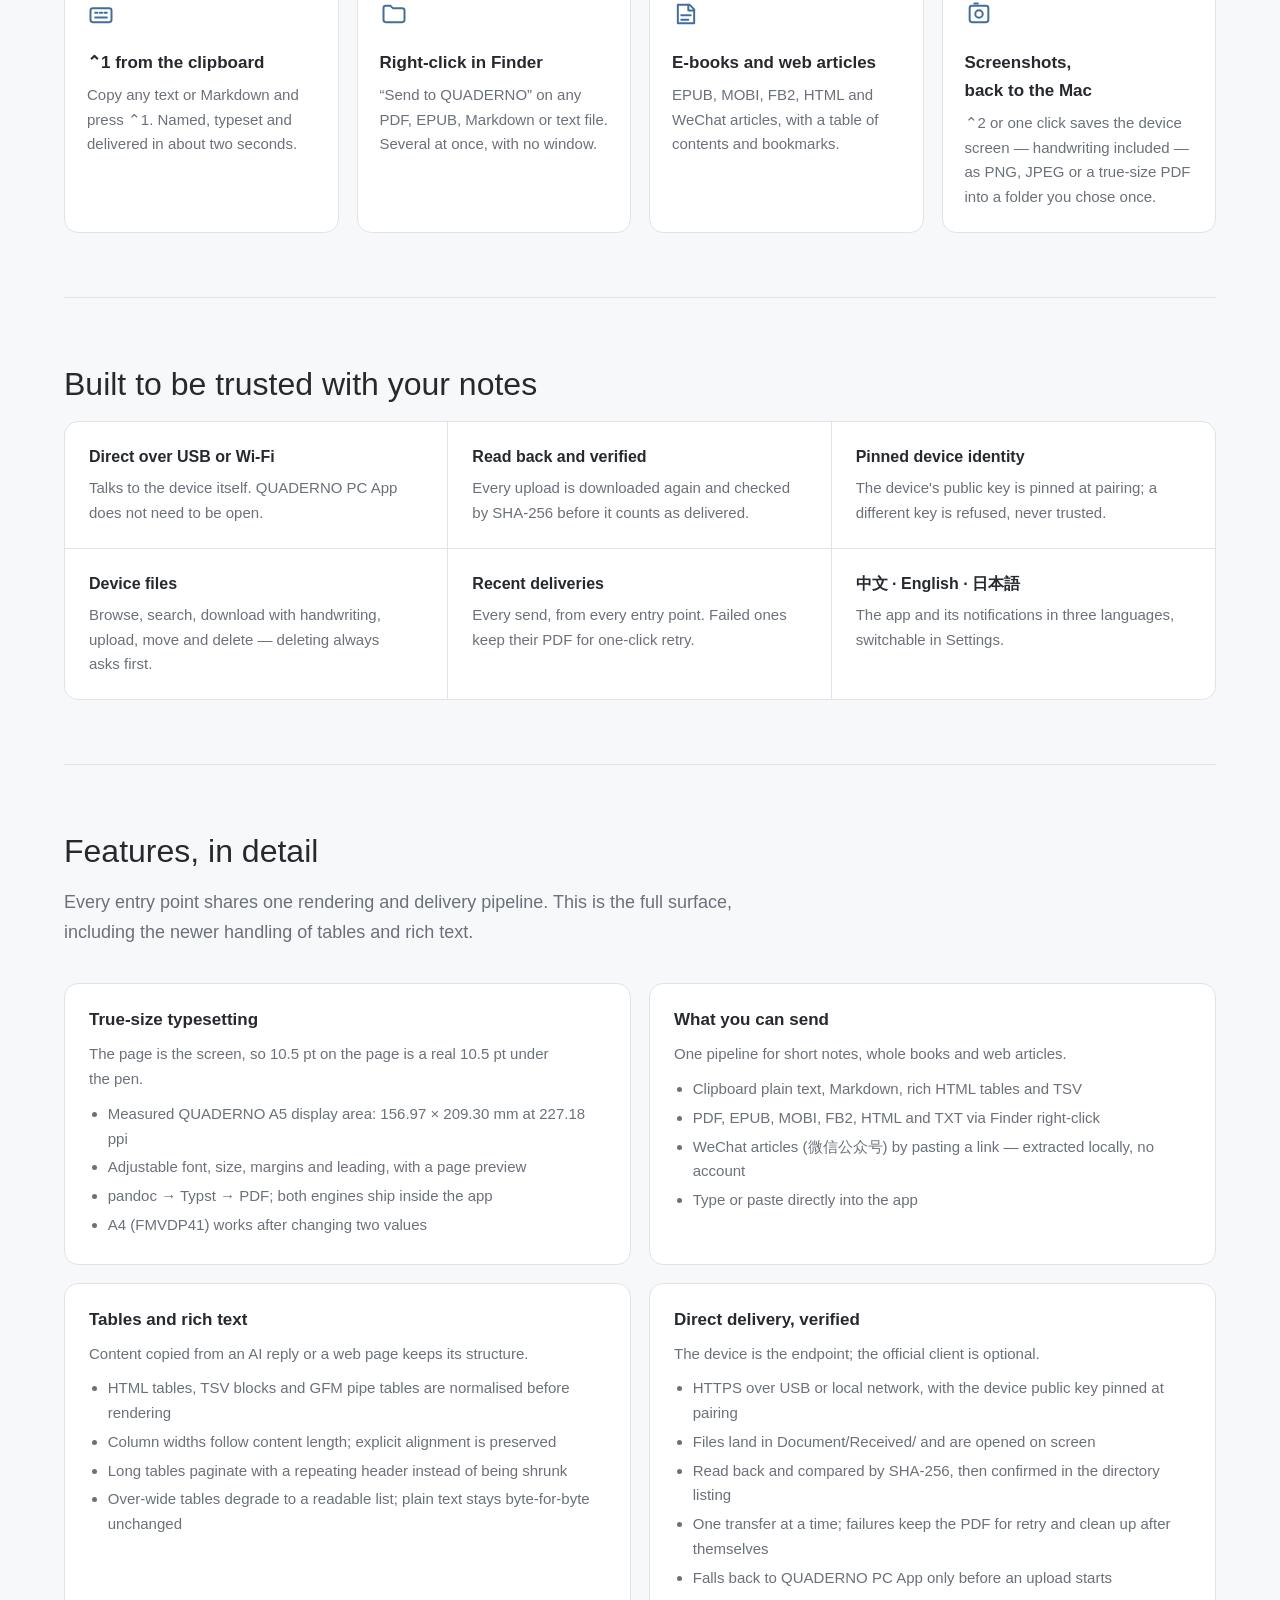
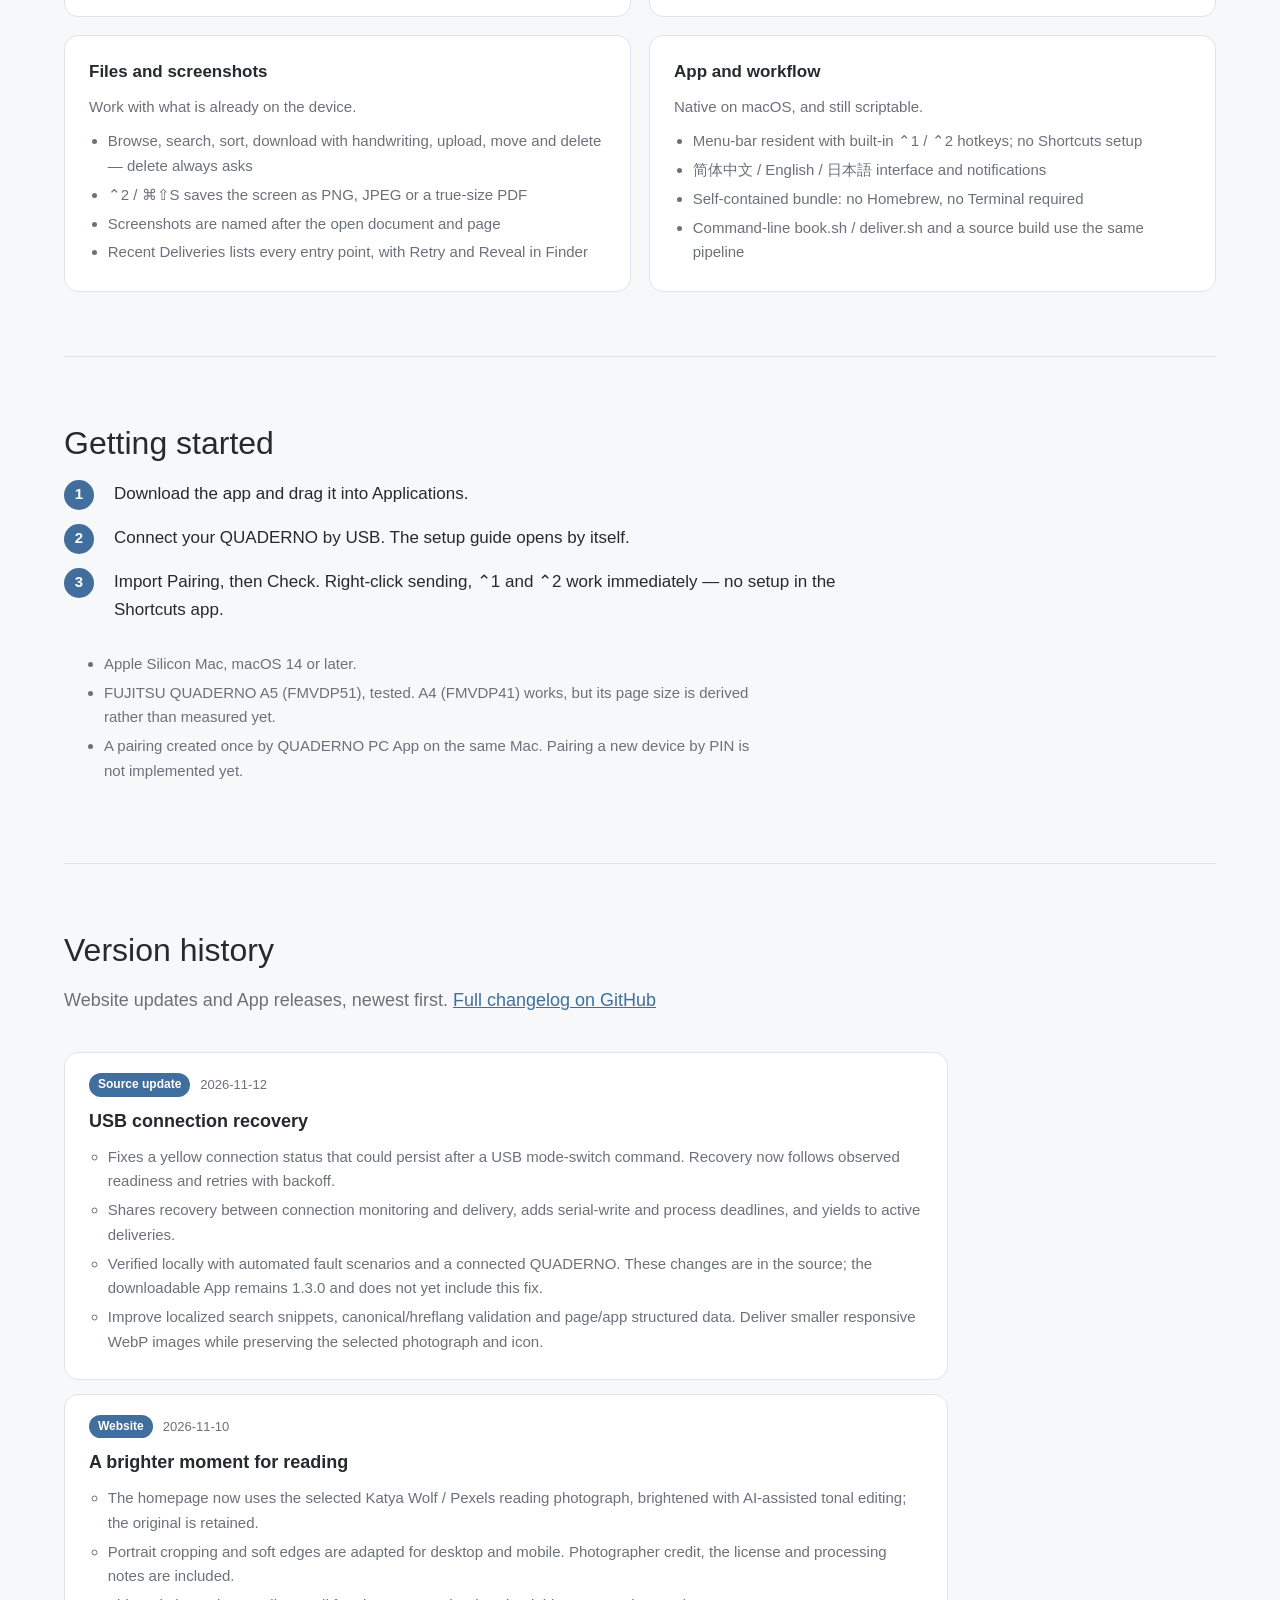
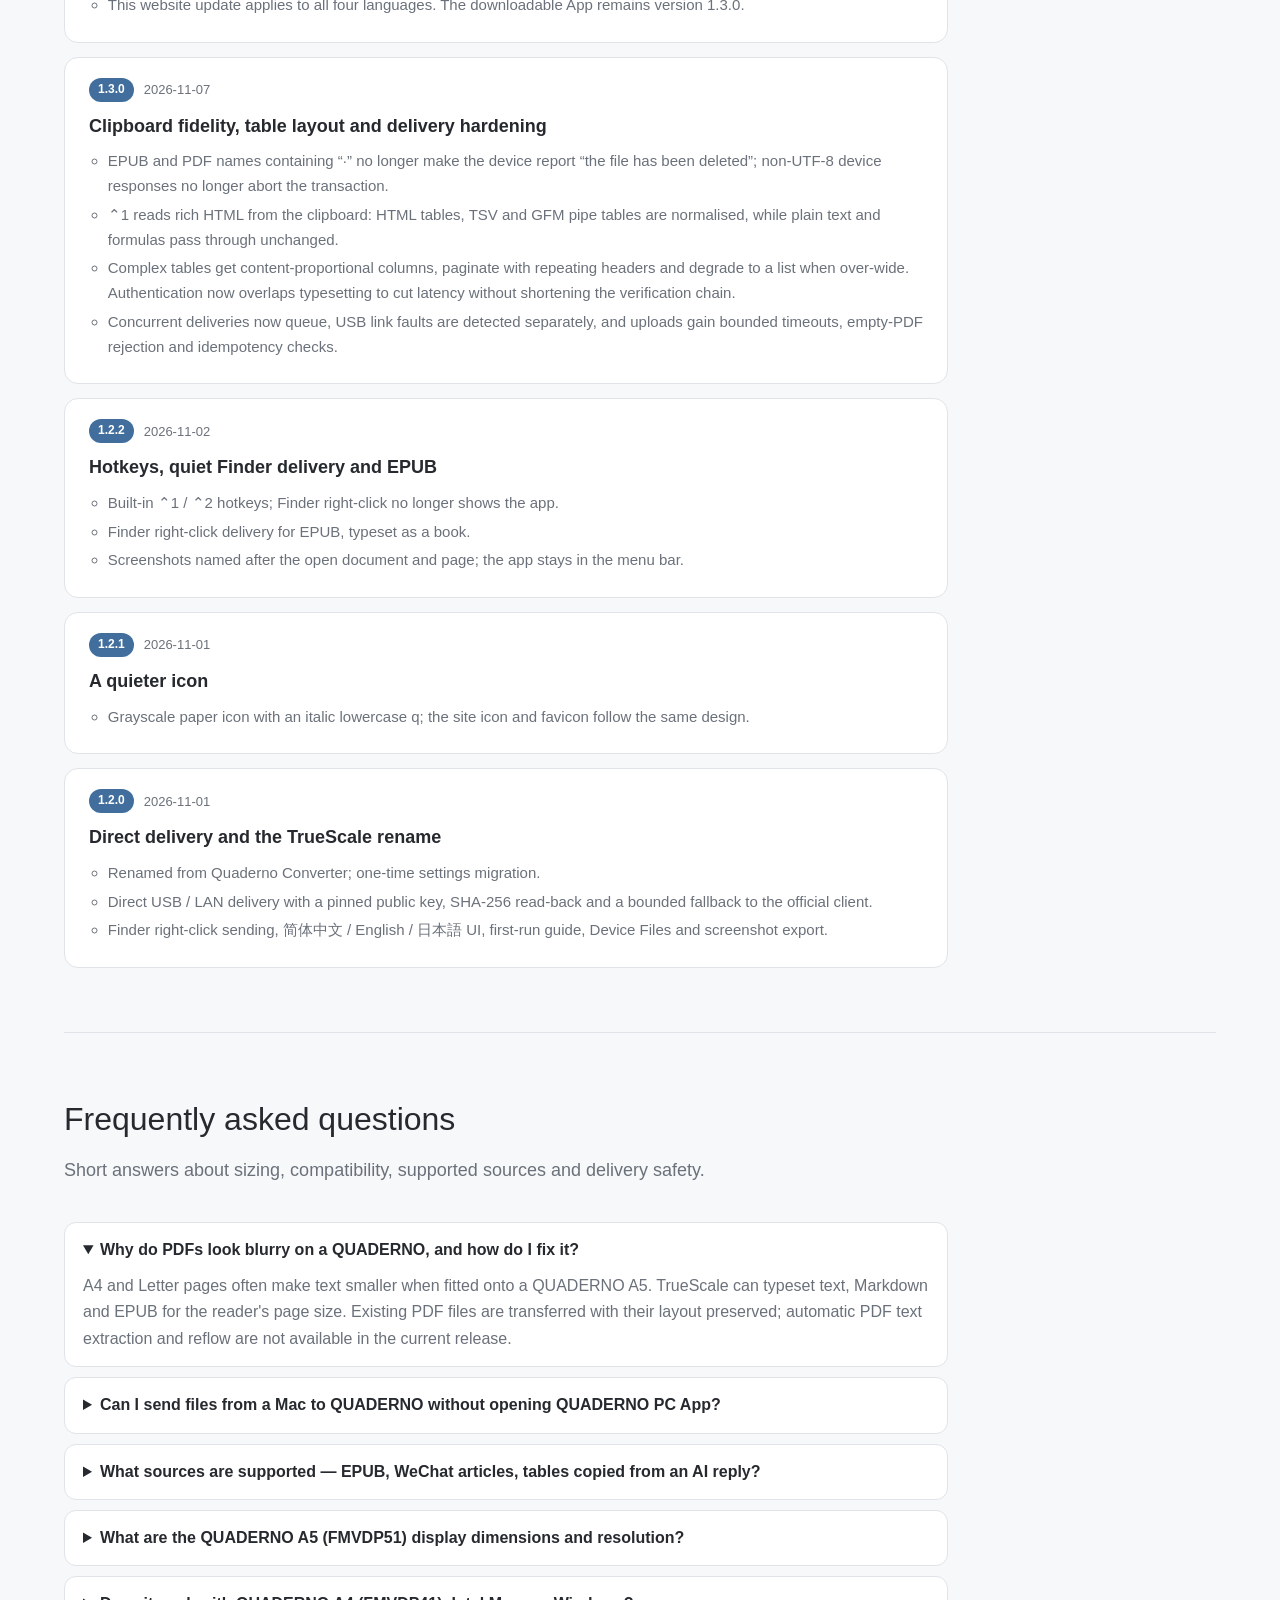
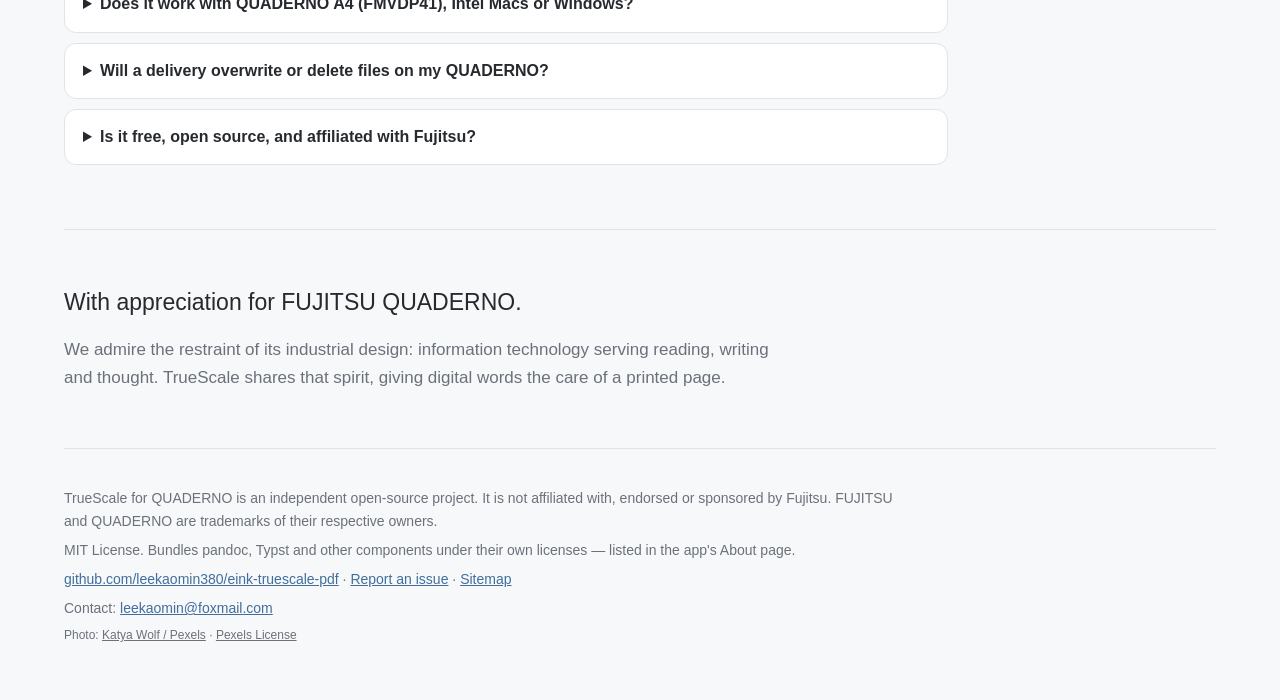
==== commit 294bf18f: "fix(usb): reconcile device readiness and unify bounded recovery Retry unresolved USB initialization " ====
--- a/site/index.html
+++ b/site/index.html
@@ -120,7 +120,7 @@
       "hasPart": {
         "@id": "https://leekaomin380.github.io/eink-truescale-pdf/#faq"
       },
-      "dateModified": "2026-11-10",
+      "dateModified": "2026-11-12",
       "primaryImageOfPage": {
         "@type": "ImageObject",
         "url": "https://leekaomin380.github.io/eink-truescale-pdf/assets/og-card.png",
@@ -332,7 +332,8 @@
         <h2>Version history</h2>
         <p class="intro">Website updates and App releases, newest first. <a href="https://github.com/leekaomin380/eink-truescale-pdf/blob/master/CHANGELOG.md">Full changelog on GitHub</a></p>
         <ol class="releases">
-          <li class="release"><div class="release-head"><span class="tag"><a href="https://github.com/leekaomin380/eink-truescale-pdf/blob/master/CHANGELOG.md">Website</a></span><time datetime="2026-11-10">2026-11-10</time></div><h3>A brighter moment for reading</h3><ul><li>The homepage now uses the selected Katya Wolf / Pexels reading photograph, brightened with AI-assisted tonal editing; the original is retained.</li><li>Portrait cropping and soft edges are adapted for desktop and mobile. Photographer credit, the license and processing notes are included.</li><li>This website update applies to all four languages. The downloadable App remains version 1.3.0.</li><li>Improve localized search snippets, canonical/hreflang validation and page/app structured data. Deliver smaller responsive WebP images while preserving the selected photograph and icon.</li></ul></li>
+          <li class="release"><div class="release-head"><span class="tag"><a href="https://github.com/leekaomin380/eink-truescale-pdf/blob/master/CHANGELOG.md#source-update--2026-11-12">Source update</a></span><time datetime="2026-11-12">2026-11-12</time></div><h3>USB connection recovery</h3><ul><li>Fixes a yellow connection status that could persist after a USB mode-switch command. Recovery now follows observed readiness and retries with backoff.</li><li>Shares recovery between connection monitoring and delivery, adds serial-write and process deadlines, and yields to active deliveries.</li><li>Verified locally with automated fault scenarios and a connected QUADERNO. These changes are in the source; the downloadable App remains 1.3.0 and does not yet include this fix.</li><li>Improve localized search snippets, canonical/hreflang validation and page/app structured data. Deliver smaller responsive WebP images while preserving the selected photograph and icon.</li></ul></li>
+          <li class="release"><div class="release-head"><span class="tag"><a href="https://github.com/leekaomin380/eink-truescale-pdf/blob/master/CHANGELOG.md">Website</a></span><time datetime="2026-11-10">2026-11-10</time></div><h3>A brighter moment for reading</h3><ul><li>The homepage now uses the selected Katya Wolf / Pexels reading photograph, brightened with AI-assisted tonal editing; the original is retained.</li><li>Portrait cropping and soft edges are adapted for desktop and mobile. Photographer credit, the license and processing notes are included.</li><li>This website update applies to all four languages. The downloadable App remains version 1.3.0.</li></ul></li>
           <li class="release"><div class="release-head"><span class="tag"><a href="https://github.com/leekaomin380/eink-truescale-pdf/releases/tag/v1.3.0">1.3.0</a></span><time datetime="2026-11-07">2026-11-07</time></div><h3>Clipboard fidelity, table layout and delivery hardening</h3><ul><li>EPUB and PDF names containing “·” no longer make the device report “the file has been deleted”; non-UTF-8 device responses no longer abort the transaction.</li><li>⌃1 reads rich HTML from the clipboard: HTML tables, TSV and GFM pipe tables are normalised, while plain text and formulas pass through unchanged.</li><li>Complex tables get content-proportional columns, paginate with repeating headers and degrade to a list when over-wide. Authentication now overlaps typesetting to cut latency without shortening the verification chain.</li><li>Concurrent deliveries now queue, USB link faults are detected separately, and uploads gain bounded timeouts, empty-PDF rejection and idempotency checks.</li></ul></li>
           <li class="release"><div class="release-head"><span class="tag"><a href="https://github.com/leekaomin380/eink-truescale-pdf/releases/tag/v1.2.2">1.2.2</a></span><time datetime="2026-11-02">2026-11-02</time></div><h3>Hotkeys, quiet Finder delivery and EPUB</h3><ul><li>Built-in ⌃1 / ⌃2 hotkeys; Finder right-click no longer shows the app.</li><li>Finder right-click delivery for EPUB, typeset as a book.</li><li>Screenshots named after the open document and page; the app stays in the menu bar.</li></ul></li>
           <li class="release"><div class="release-head"><span class="tag"><a href="https://github.com/leekaomin380/eink-truescale-pdf/releases/tag/v1.2.1">1.2.1</a></span><time datetime="2026-11-01">2026-11-01</time></div><h3>A quieter icon</h3><ul><li>Grayscale paper icon with an italic lowercase q; the site icon and favicon follow the same design.</li></ul></li>
